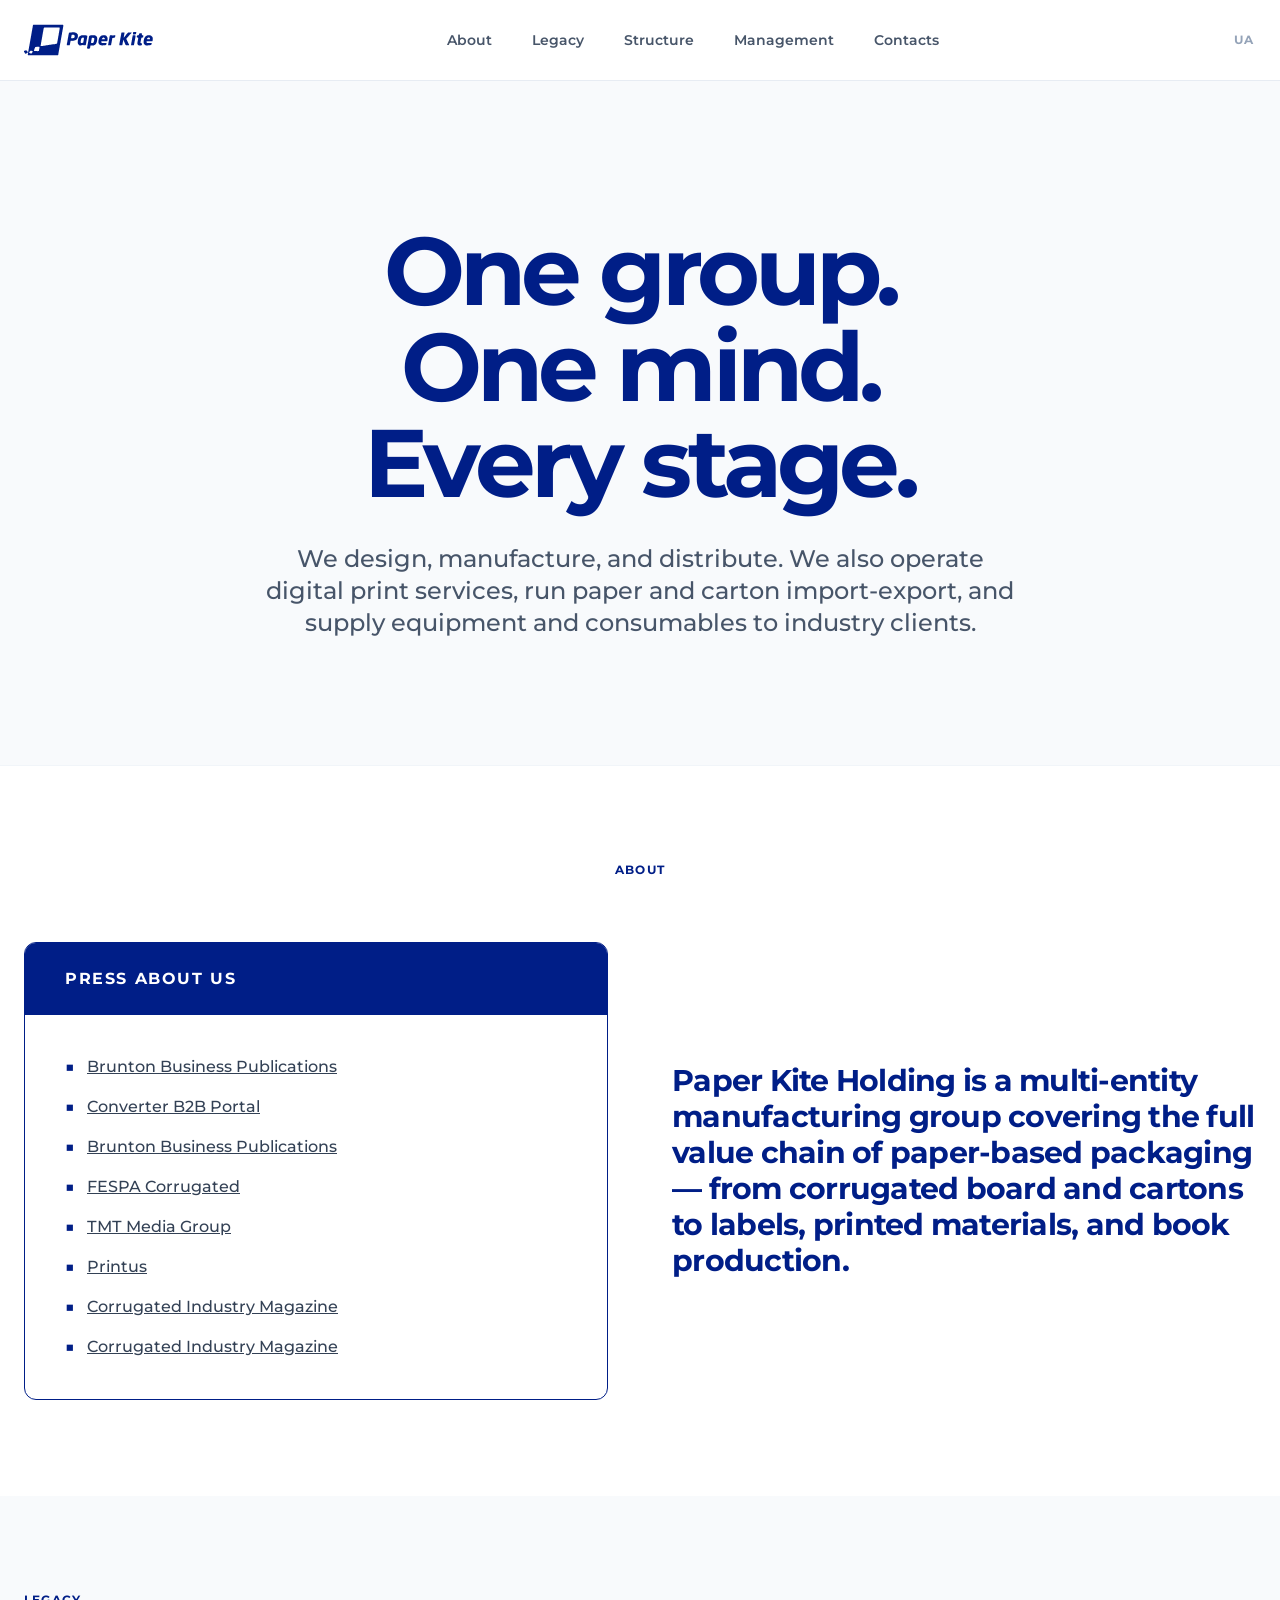
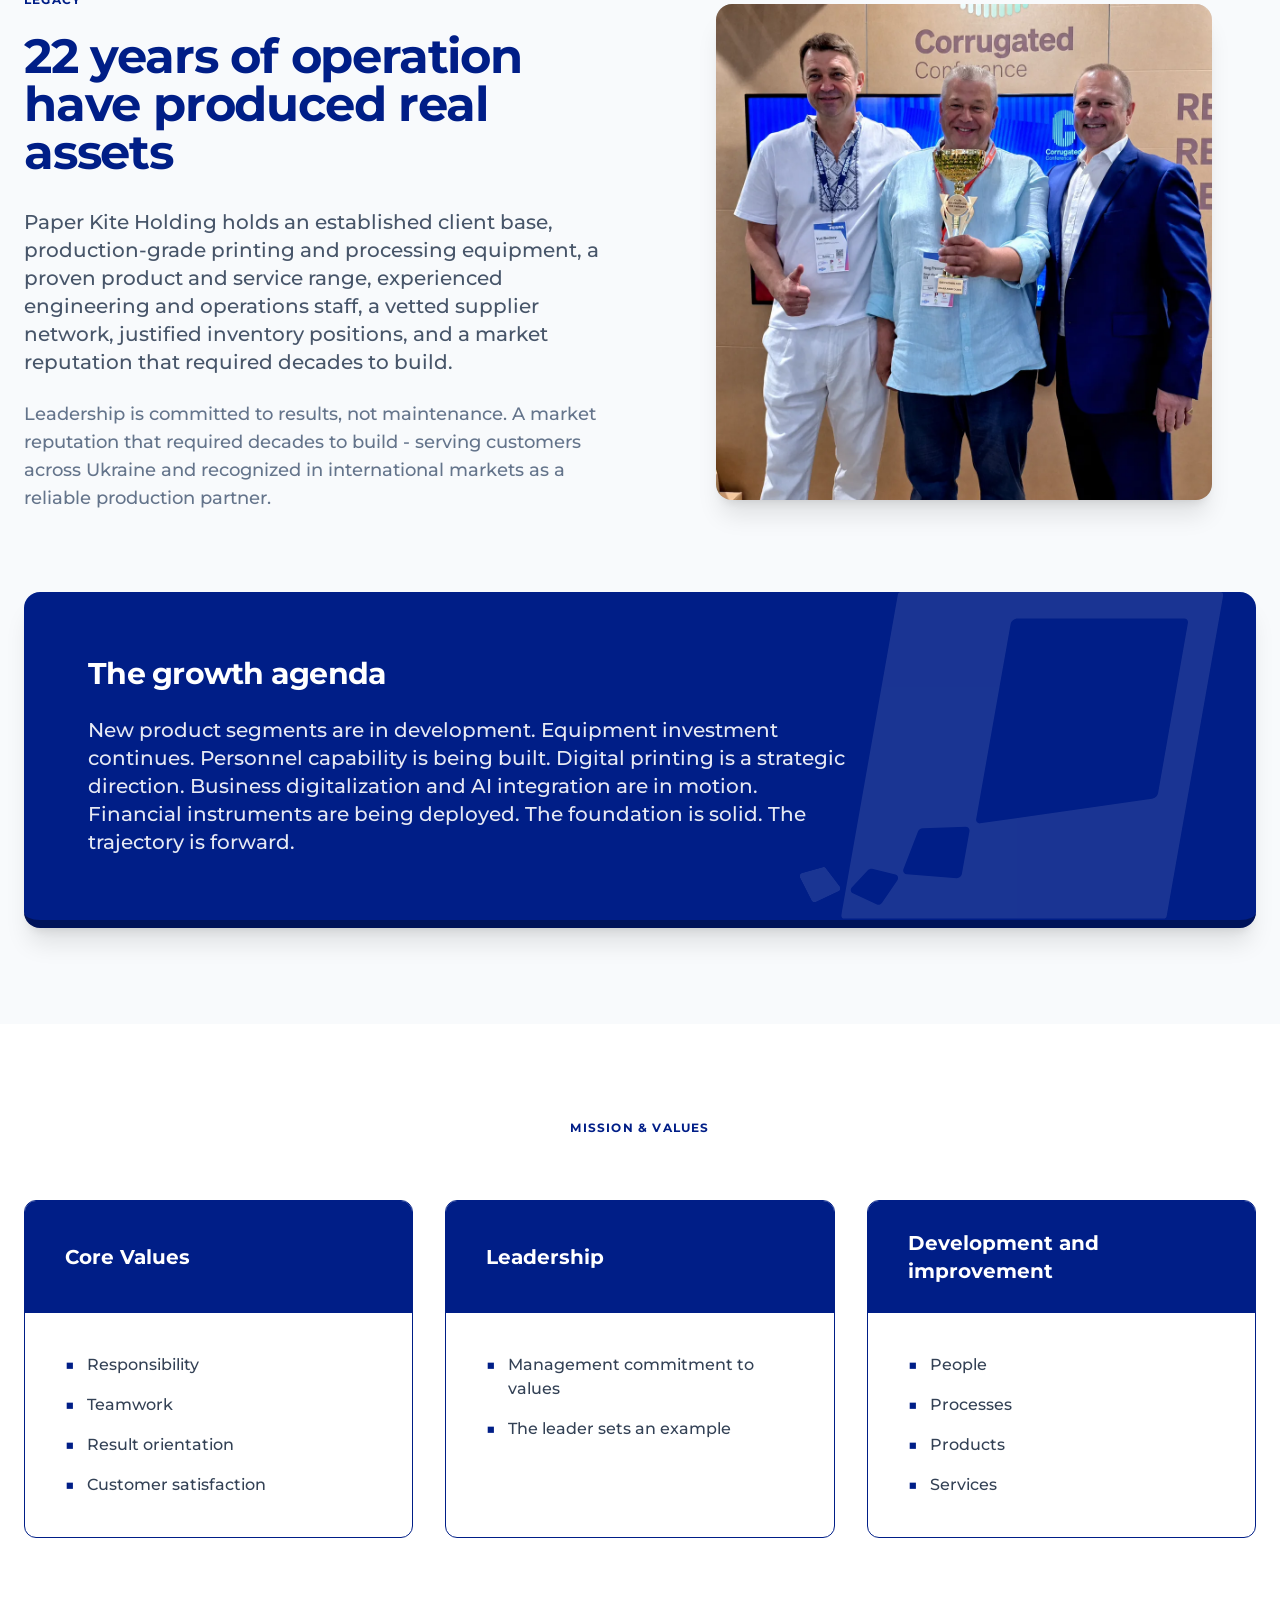
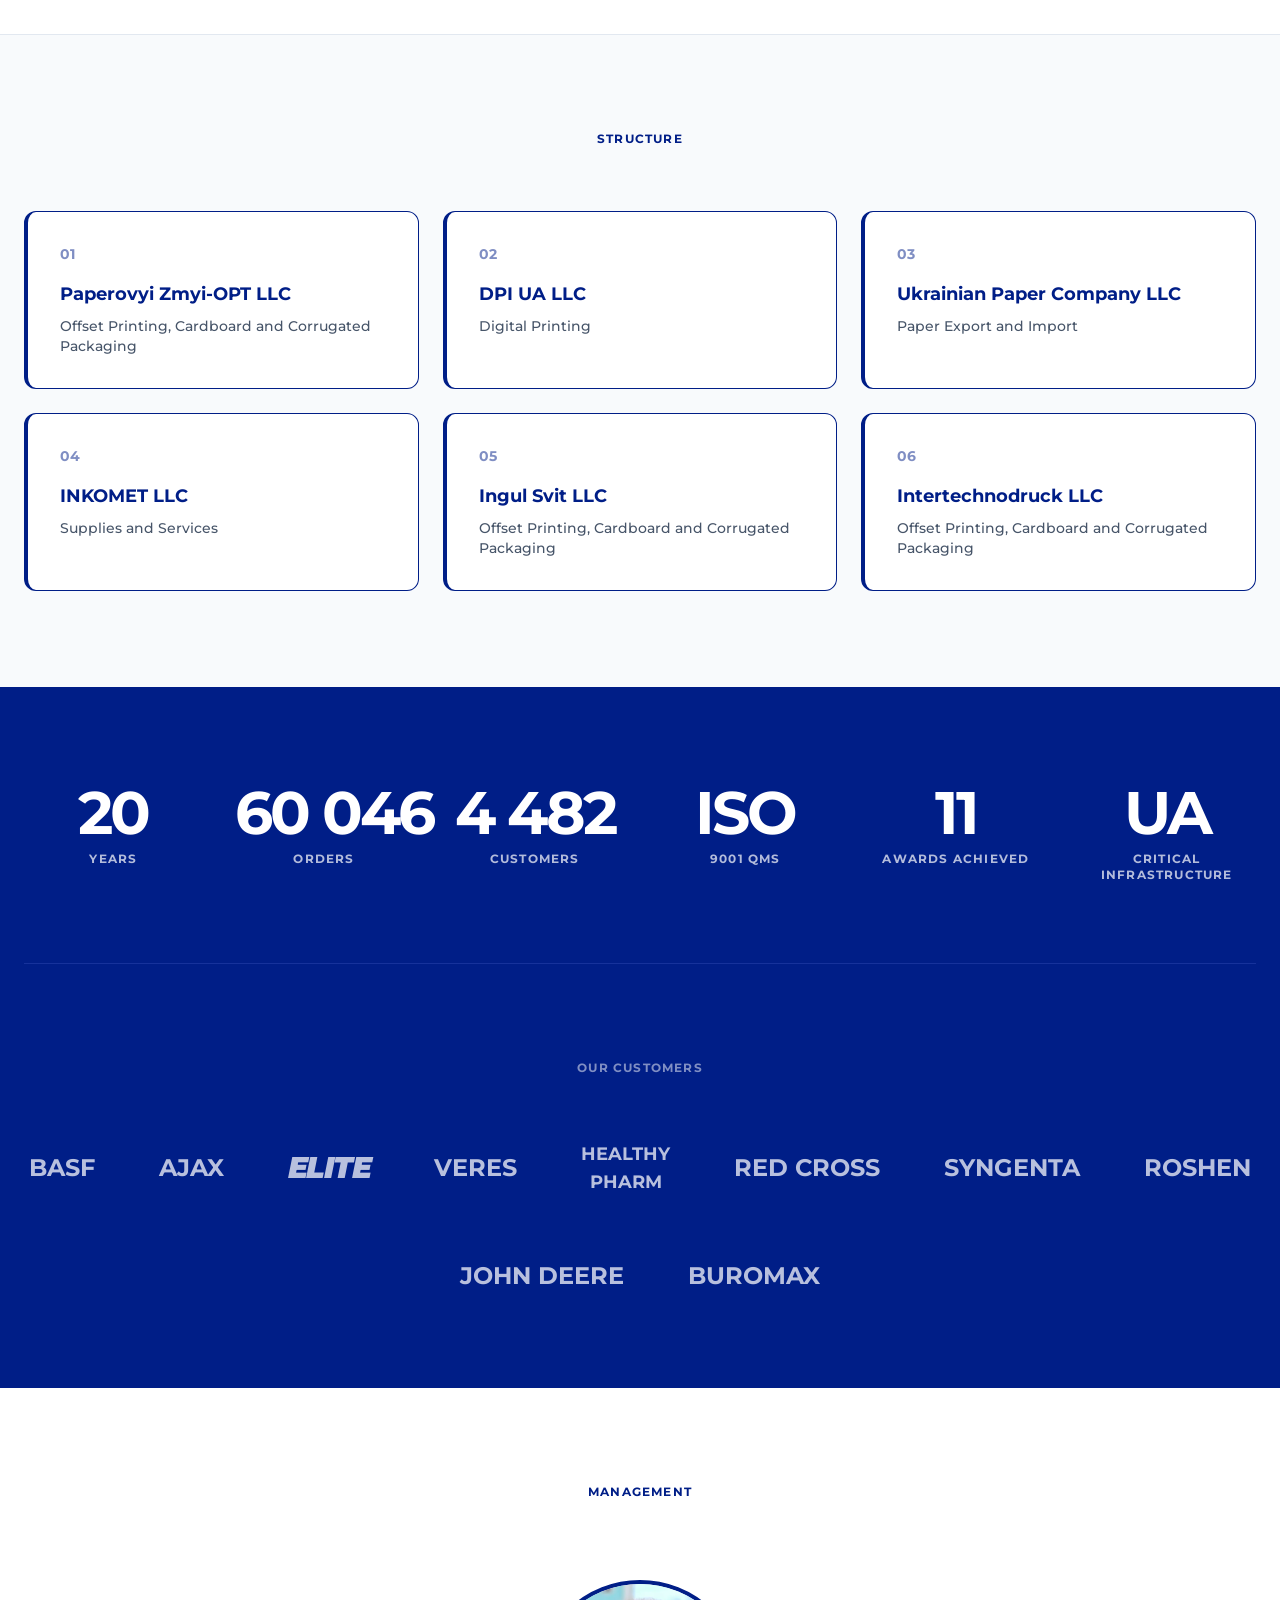
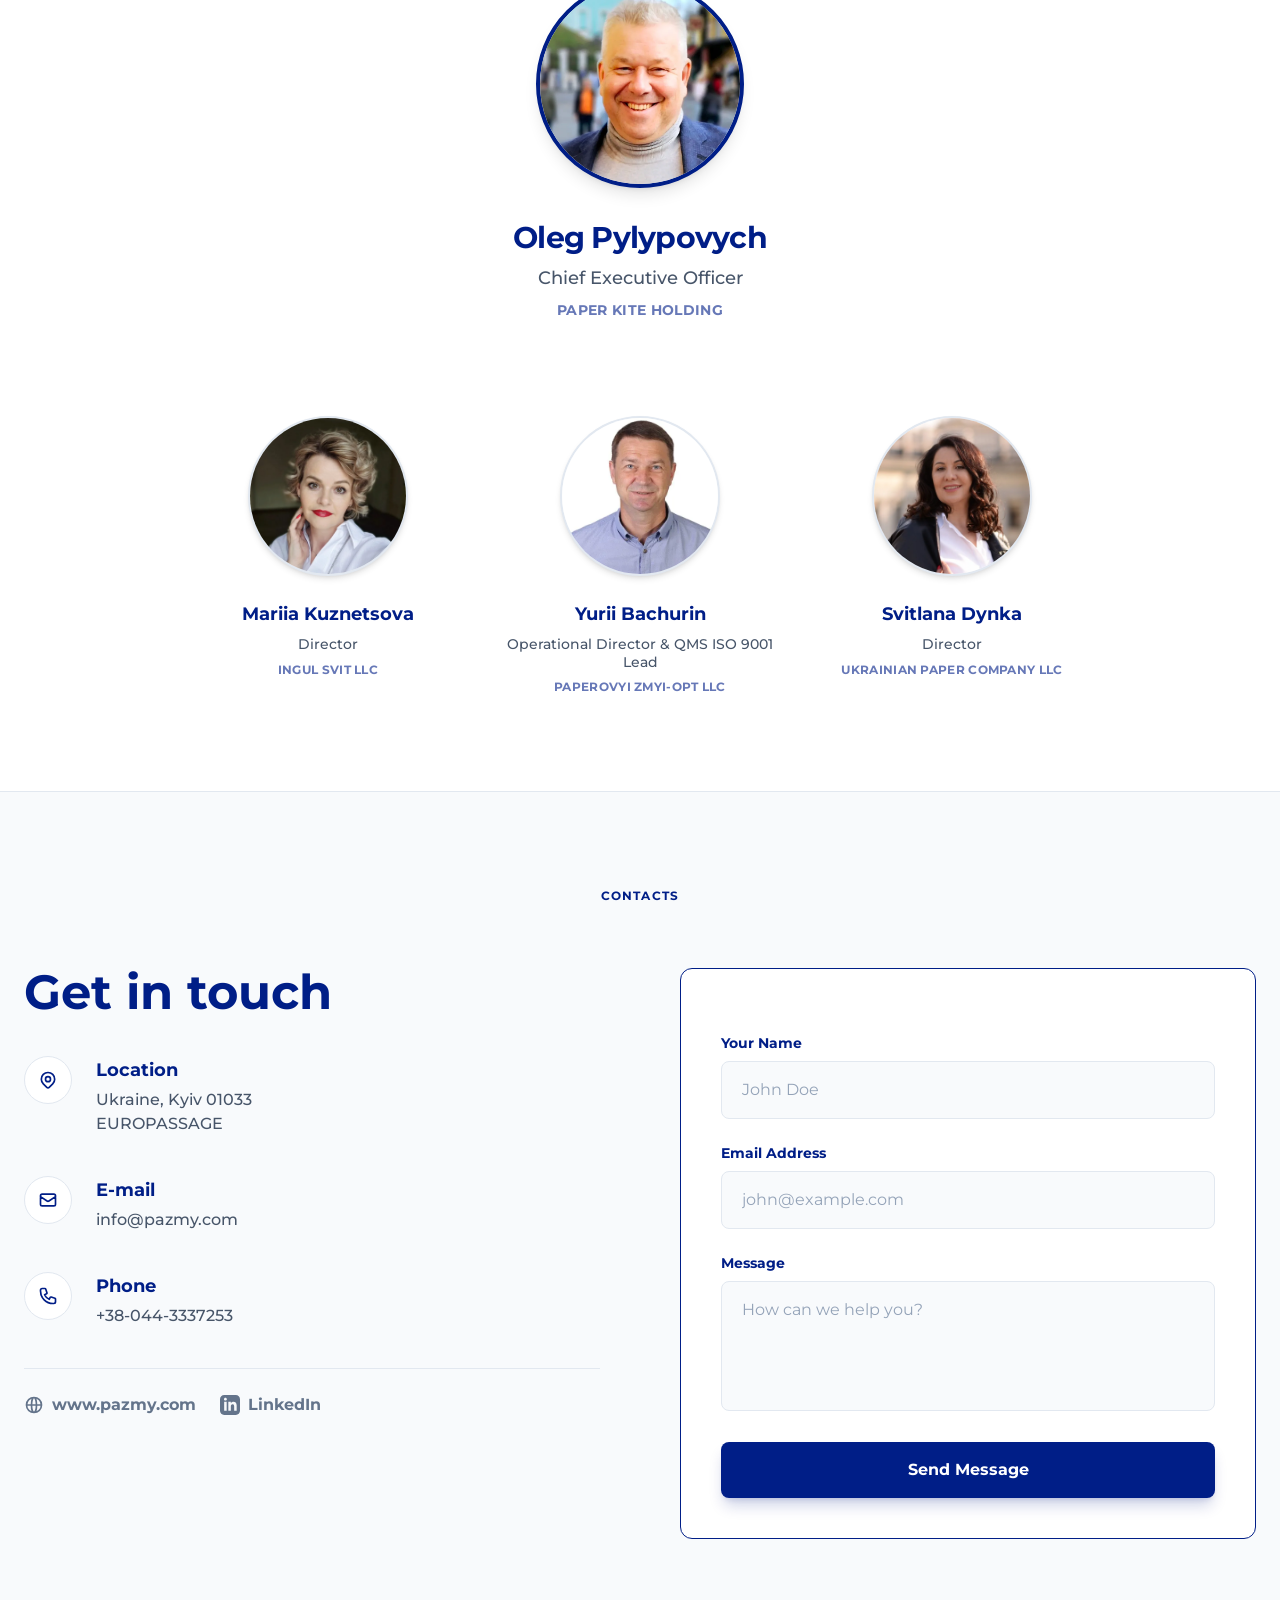
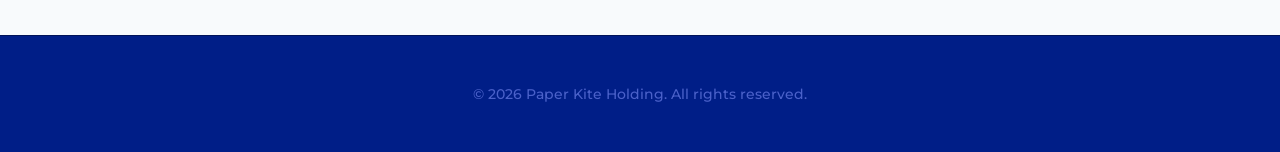
==== v2/index.html @ 856df635 "Add files via upload" ====
<!DOCTYPE html>
<html lang="en" class="scroll-smooth" style="scroll-padding-top: 5rem;">
<head>
  <meta charset="UTF-8">
  <meta name="viewport" content="width=device-width, initial-scale=1.0">
  
  <!-- SEO & Meta Tags -->
  <title>Paper Kite Holding | Paper-based Packaging Solutions</title>
  <meta name="description" content="Paper Kite Holding is a multi-entity manufacturing group covering the full value chain of paper-based packaging - from corrugated board to digital printing.">
  <meta name="author" content="Paper Kite Holding">
  <meta name="theme-color" content="#001E87">
  <link rel="canonical" href="https://www.pazmy.com/">
  <link rel="icon" type="image/x-icon" href="src/favicon.ico">

  <!-- Open Graph -->
  <meta property="og:type" content="website">
  <meta property="og:site_name" content="Paper Kite Holding">
  <meta property="og:title" content="Paper Kite Holding | Paper-based Packaging Solutions">
  <meta property="og:description" content="A multi-entity manufacturing group covering the full value chain of paper-based packaging — from corrugated board to digital printing.">
  <meta property="og:url" content="https://www.pazmy.com/">
  <meta property="og:image" content="src/og-image.jpg">
  <meta property="og:image:width" content="1200">
  <meta property="og:image:height" content="630">
  <meta name="twitter:image" content="src/og-image.jpg">
  <meta name="twitter:card" content="summary_large_image">
  <meta name="twitter:title" content="Paper Kite Holding | Paper-based Packaging Solutions">
  <meta name="twitter:description" content="A multi-entity manufacturing group covering the full value chain of paper-based packaging.">

  <!-- Fonts -->
  <link rel="preconnect" href="https://fonts.googleapis.com">
  <link rel="preconnect" href="https://fonts.gstatic.com" crossorigin>
  <link rel="stylesheet" href="https://fonts.googleapis.com/css2?family=Montserrat:wght@400;500;600;700&display=swap">

  <!-- Compiled Tailwind + custom styles (build with: npm run build) -->
  <link rel="stylesheet" href="src/tailwind.css">

  <!-- Structured data -->
  <script type="application/ld+json">
  {
    "@context": "https://schema.org",
    "@type": "Organization",
    "name": "Paper Kite Holding",
    "url": "https://www.pazmy.com/",
    "logo": "src/logo.svg",
    "email": "info@pazmy.com",
    "telephone": "+380443337253",
    "address": {
      "@type": "PostalAddress",
      "addressCountry": "UA",
      "addressLocality": "Kyiv",
      "postalCode": "01033"
    },
    "sameAs": ["https://www.linkedin.com/company/paperkiteholding"]
  }
  </script>
</head>
<body class="bg-slate-50 text-slate-800 font-sans antialiased selection:bg-brand selection:text-white overflow-x-hidden w-full">

  <!-- Navigation -->
  <nav class="fixed w-full top-0 z-50 glass-nav transition-all duration-300">
    <div class="max-w-7xl mx-auto px-6 h-20 flex items-center justify-between">
      <!-- Logo -->
      <a href="#" onclick="window.scrollTo({top: 0, behavior: 'smooth'}); return false;" class="flex items-center space-x-3 text-xl font-bold tracking-tight text-brand hover:opacity-80 transition-opacity">
        <img src="src/logo.svg" alt="Paper Kite Holding" class="h-9 w-auto">
      </a>
      
      <!-- Desktop Menu -->
      <div class="hidden md:flex space-x-8 lg:space-x-10 text-sm font-semibold text-slate-600">
        <a href="#about" class="hover:text-brand transition-colors" data-i18n="nav.about">About</a>
        <a href="#legacy" class="hover:text-brand transition-colors" data-i18n="nav.legacy">Legacy</a>
        <a href="#structure" class="hover:text-brand transition-colors" data-i18n="nav.structure">Structure</a>
        <a href="#management" class="hover:text-brand transition-colors" data-i18n="nav.management">Management</a>
        <a href="#contacts" class="hover:text-brand transition-colors" data-i18n="nav.contacts">Contacts</a>
      </div>
      
      <!-- Actions -->
      <div class="flex items-center space-x-4 md:space-x-6">
        <button id="langToggleBtn" type="button" aria-label="Switch language / Змінити мову" class="text-xs font-bold uppercase tracking-widest text-slate-400 hover:text-brand transition-colors w-6">
          UA
        </button>
        <!-- Mobile Menu Toggle -->
        <button id="mobileMenuBtn" type="button" class="md:hidden p-2 text-brand hover:text-brand-dark transition-colors" aria-label="Toggle menu" aria-expanded="false" aria-controls="mobileMenu">
          <svg class="w-6 h-6" fill="none" stroke="currentColor" viewBox="0 0 24 24"><path stroke-linecap="round" stroke-linejoin="round" stroke-width="2" d="M4 6h16M4 12h16M4 18h16"></path></svg>
        </button>
      </div>
    </div>
  </nav>

  <!-- Mobile Menu Overlay -->
  <div id="mobileMenu" inert class="fixed inset-0 z-40 bg-white/95 backdrop-blur-lg transform translate-x-full transition-transform duration-300 md:hidden pt-28 px-8 border-l border-brand/10">
    <div class="flex flex-col space-y-8 text-2xl font-bold text-brand">
      <a href="#about" class="mobile-link hover:text-brand-light transition-colors" data-i18n="nav.about">About</a>
      <a href="#legacy" class="mobile-link hover:text-brand-light transition-colors" data-i18n="nav.legacy">Legacy</a>
      <a href="#structure" class="mobile-link hover:text-brand-light transition-colors" data-i18n="nav.structure">Structure</a>
      <a href="#management" class="mobile-link hover:text-brand-light transition-colors" data-i18n="nav.management">Management</a>
      <a href="#contacts" class="mobile-link hover:text-brand-light transition-colors" data-i18n="nav.contacts">Contacts</a>
    </div>
  </div>

  <main class="w-full overflow-hidden">
    <!-- Hero Section -->
    <header class="pt-40 pb-20 md:pt-48 md:pb-24 px-6 flex flex-col items-center justify-center min-h-[85vh] text-center max-w-5xl mx-auto relative">
      <h1 class="fade-up text-5xl md:text-7xl lg:text-8xl font-bold tracking-tighter text-brand mb-8 leading-[1.1] w-full" data-i18n="hero.title">
        One group.<br/>One mind.<br/>Every stage.
      </h1>
      <p class="fade-up delay-200 text-lg md:text-2xl text-slate-600 max-w-3xl mx-auto font-medium leading-relaxed px-4 md:px-0" data-i18n="hero.subtitle">
        We design, manufacture, and distribute. We also operate digital print services, run paper and carton import-export, and supply equipment and consumables to industry clients.
      </p>
    </header>

    <!-- About Section -->
    <section id="about" class="py-20 md:py-24 px-6 relative w-full bg-white border-t border-slate-100">
      <div class="max-w-7xl mx-auto">
        <h2 class="fade-up text-xs font-bold uppercase tracking-widest text-brand mb-12 md:mb-16 text-center" data-i18n="about.title">About</h2>
        <div class="grid md:grid-cols-2 gap-10 md:gap-16 items-center">
          <!-- Press about us -->
          <div class="fade-up bento-card rounded-xl overflow-hidden w-full">
            <h3 class="text-sm md:text-base font-bold uppercase tracking-widest text-white bg-brand px-8 md:px-10 py-5 md:py-6" data-i18n="about.pressTitle">Press about us</h3>
            <div class="p-8 md:p-10">
            <ul class="space-y-4 text-slate-700 font-medium">
              <li class="flex items-start"><span class="text-brand mr-3 shrink-0">■</span> <a href="https://www.linkedin.com/posts/daniel-brunton_it-gave-me-great-pleasure-to-introduce-my-share-7462450934795902976--esh/" target="_blank" rel="noopener noreferrer" class="underline hover:text-brand transition-colors">Brunton Business Publications</a></li>
              <li class="flex items-start"><span class="text-brand mr-3 shrink-0">■</span> <a href="https://www.converter.it/en/print-and-packaging-rebuilding-during-wartime-in-ukraine/" target="_blank" rel="noopener noreferrer" class="underline hover:text-brand transition-colors">Converter B2B Portal</a></li>
              <li class="flex items-start"><span class="text-brand mr-3 shrink-0">■</span> <a href="https://www.linkedin.com/posts/qualitymanagement-audits-corrugated-share-7455156575998210048-TuCl/" target="_blank" rel="noopener noreferrer" class="underline hover:text-brand transition-colors">Brunton Business Publications</a></li>
              <li class="flex items-start"><span class="text-brand mr-3 shrink-0">■</span> <a href="https://www.linkedin.com/posts/corrugatedconference-corrugated-leadership-share-7457440785999917059-gddZ/" target="_blank" rel="noopener noreferrer" class="underline hover:text-brand transition-colors">FESPA Corrugated</a></li>
              <li class="flex items-start"><span class="text-brand mr-3 shrink-0">■</span> <a href="https://gofromagazine.com/yak-ukrayinska-gofro-ta-paperova-promislovist-dolaye-voyennij-chas-vistup-na-fespa-2026.html" target="_blank" rel="noopener noreferrer" class="underline hover:text-brand transition-colors">ТМТ Media Group</a></li>
              <li class="flex items-start"><span class="text-brand mr-3 shrink-0">■</span> <a href="https://printus.com.ua/article/read/9711" target="_blank" rel="noopener noreferrer" class="underline hover:text-brand transition-colors">Printus</a></li>
              <li class="flex items-start"><span class="text-brand mr-3 shrink-0">■</span> <a href="https://gofromagazine.com/how-the-ukrainian-corrugated-paper-industry-is-standing-through-wartime-a-presentation-at-fespa-2026.html" target="_blank" rel="noopener noreferrer" class="underline hover:text-brand transition-colors">Corrugated Industry Magazine</a></li>
              <li class="flex items-start"><span class="text-brand mr-3 shrink-0">■</span> <a href="https://gofromagazine.com/xolding-paperovij-zmij-zaprovadiv-sistemu-menedzhmentu-yakosti-iso-9001.html" target="_blank" rel="noopener noreferrer" class="underline hover:text-brand transition-colors">Corrugated Industry Magazine</a></li>
            </ul>
            </div>
          </div>
          <!-- Description -->
          <p class="fade-up delay-100 text-2xl md:text-3xl leading-snug font-bold text-brand tracking-tight" data-i18n="about.text1">
            Paper Kite Holding is a multi-entity manufacturing group covering the full value chain of paper-based packaging — from corrugated board and cartons to labels, printed materials, and book production.
          </p>
        </div>
      </div>
    </section>

    <!-- Legacy Section -->
    <section id="legacy" class="py-20 md:py-24 px-6 bg-slate-50 w-full">
      <div class="max-w-7xl mx-auto">
        <div class="grid md:grid-cols-2 gap-10 md:gap-16 items-center mb-16 md:mb-20">
          <!-- Text -->
          <div>
            <h2 class="fade-up text-xs font-bold uppercase tracking-widest text-brand mb-6" data-i18n="legacy.title">Legacy</h2>
            <h3 class="fade-up delay-100 text-3xl md:text-5xl font-bold tracking-tight text-brand mb-8 leading-tight" data-i18n="legacy.subtitle">
              22 years of operation have produced real assets
            </h3>
            <p class="fade-up delay-200 text-xl text-slate-600 mb-6 font-medium" data-i18n="legacy.text1">
              Paper Kite Holding holds an established client base, production-grade printing and processing equipment, a proven product and service range, experienced engineering and operations staff, a vetted supplier network, justified inventory positions, and a market reputation that required decades to build.
            </p>
            <p class="fade-up delay-300 text-lg text-slate-500 font-medium" data-i18n="legacy.text2">
              Leadership is committed to results, not maintenance. A market reputation that required decades to build - serving customers across Ukraine and recognized in international markets as a reliable production partner.
            </p>
          </div>
          <!-- Square photo -->
          <div class="fade-up delay-200 w-full">
            <div class="aspect-square w-full md:w-[85%] md:mx-auto bg-slate-200 rounded-2xl overflow-hidden shadow-xl">
              <img src="src/legacy.webp" alt="Paper Kite Holding presentation at FESPA Corrugated" loading="lazy" class="w-full h-full object-cover">
            </div>
          </div>
        </div>
        
        <!-- The Growth Agenda -->
        <div class="fade-up bg-brand text-white rounded-2xl p-8 md:p-16 shadow-xl relative overflow-hidden mx-auto w-full border-b-8 border-brand-dark">
          <div class="relative z-10 max-w-3xl">
            <h3 class="text-2xl md:text-3xl font-bold mb-6 tracking-tight" data-i18n="legacy.growthTitle">The growth agenda</h3>
            <p class="text-lg md:text-xl text-white/90 font-medium leading-relaxed" data-i18n="legacy.growthText">
              New product segments are in development. Equipment investment continues. Personnel capability is being built. Digital printing is a strategic direction. Business digitalization and AI integration are in motion. Financial instruments are being deployed. The foundation is solid. The trajectory is forward.
            </p>
          </div>
          <!-- Brand logo watermark (desktop only) -->
          <img src="src/kite-mark.svg" alt="" aria-hidden="true" class="hidden md:block absolute right-8 top-1/2 -translate-y-1/2 h-full w-auto opacity-10 pointer-events-none">
        </div>
      </div>
    </section>

    <!-- Mission & Values (Bento Grid) -->
    <section class="py-20 md:py-24 px-6 w-full bg-white">
      <div class="max-w-7xl mx-auto">
        <h2 class="fade-up text-xs font-bold uppercase tracking-widest text-brand mb-12 md:mb-16 text-center" data-i18n="mission.title">Mission & Values</h2>
        
        <div class="grid grid-cols-1 md:grid-cols-3 gap-6 md:gap-8">
          <!-- Core Values -->
          <article class="fade-up bento-card rounded-xl overflow-hidden w-full">
            <h3 class="flex items-center min-h-[7rem] text-lg md:text-xl font-bold text-white bg-brand px-8 md:px-10 py-5 md:py-6" data-i18n="mission.core.title">Core Values</h3>
            <div class="p-8 md:p-10">
            <ul class="space-y-4 text-slate-700 font-medium">
              <li class="flex items-start"><span class="text-brand mr-3 shrink-0">■</span> <span data-i18n="mission.core.items.0">Responsibility</span></li>
              <li class="flex items-start"><span class="text-brand mr-3 shrink-0">■</span> <span data-i18n="mission.core.items.1">Teamwork</span></li>
              <li class="flex items-start"><span class="text-brand mr-3 shrink-0">■</span> <span data-i18n="mission.core.items.2">Result orientation</span></li>
              <li class="flex items-start"><span class="text-brand mr-3 shrink-0">■</span> <span data-i18n="mission.core.items.3">Customer satisfaction</span></li>
            </ul>
            </div>
          </article>

          <!-- Leadership -->
          <article class="fade-up delay-100 bento-card rounded-xl overflow-hidden w-full">
            <h3 class="flex items-center min-h-[7rem] text-lg md:text-xl font-bold text-white bg-brand px-8 md:px-10 py-5 md:py-6" data-i18n="mission.leadership.title">Leadership</h3>
            <div class="p-8 md:p-10">
            <ul class="space-y-4 text-slate-700 font-medium">
              <li class="flex items-start"><span class="text-brand mr-3 shrink-0">■</span> <span data-i18n="mission.leadership.items.0">Management commitment to values</span></li>
              <li class="flex items-start"><span class="text-brand mr-3 shrink-0">■</span> <span data-i18n="mission.leadership.items.1">The leader sets an example</span></li>
            </ul>
            </div>
          </article>

          <!-- Development -->
          <article class="fade-up delay-200 bento-card rounded-xl overflow-hidden w-full">
            <h3 class="flex items-center min-h-[7rem] text-lg md:text-xl font-bold text-white bg-brand px-8 md:px-10 py-5 md:py-6" data-i18n="mission.development.title">Development and improvement</h3>
            <div class="p-8 md:p-10">
            <ul class="space-y-4 text-slate-700 font-medium">
              <li class="flex items-start"><span class="text-brand mr-3 shrink-0">■</span> <span data-i18n="mission.development.items.0">People</span></li>
              <li class="flex items-start"><span class="text-brand mr-3 shrink-0">■</span> <span data-i18n="mission.development.items.1">Processes</span></li>
              <li class="flex items-start"><span class="text-brand mr-3 shrink-0">■</span> <span data-i18n="mission.development.items.2">Products</span></li>
              <li class="flex items-start"><span class="text-brand mr-3 shrink-0">■</span> <span data-i18n="mission.development.items.3">Services</span></li>
            </ul>
            </div>
          </article>
        </div>
      </div>
    </section>

    <!-- Structure Section -->
    <section id="structure" class="py-20 md:py-24 px-6 bg-slate-50 w-full border-t border-slate-200">
      <div class="max-w-7xl mx-auto">
        <h2 class="fade-up text-xs font-bold uppercase tracking-widest text-brand mb-12 md:mb-16 text-center" data-i18n="structure.title">Structure</h2>
        
        <div class="grid grid-cols-1 sm:grid-cols-2 lg:grid-cols-3 gap-6">
          <article class="fade-up bento-card rounded-xl p-6 md:p-8 group cursor-default w-full !border-brand !border-l-4">
            <div class="text-brand/50 font-bold text-sm mb-4">01</div>
            <h3 class="text-lg font-bold text-brand mb-2 group-hover:text-brand-dark transition-colors" data-i18n="structure.items.0.name">Paperovyi Zmyi-OPT LLC</h3>
            <p class="text-sm text-slate-600 font-medium" data-i18n="structure.items.0.desc">Offset Printing, Cardboard and Corrugated Packaging</p>
          </article>
          
          <article class="fade-up delay-100 bento-card rounded-xl p-6 md:p-8 group cursor-default w-full !border-brand !border-l-4">
            <div class="text-brand/50 font-bold text-sm mb-4">02</div>
            <h3 class="text-lg font-bold text-brand mb-2 group-hover:text-brand-dark transition-colors" data-i18n="structure.items.1.name">DPI UA LLC</h3>
            <p class="text-sm text-slate-600 font-medium" data-i18n="structure.items.1.desc">Digital Printing</p>
          </article>

          <article class="fade-up delay-200 bento-card rounded-xl p-6 md:p-8 group cursor-default w-full !border-brand !border-l-4">
            <div class="text-brand/50 font-bold text-sm mb-4">03</div>
            <h3 class="text-lg font-bold text-brand mb-2 group-hover:text-brand-dark transition-colors" data-i18n="structure.items.2.name">Ukrainian Paper Company LLC</h3>
            <p class="text-sm text-slate-600 font-medium" data-i18n="structure.items.2.desc">Paper Export and Import</p>
          </article>

          <article class="fade-up bento-card rounded-xl p-6 md:p-8 group cursor-default w-full !border-brand !border-l-4">
             <div class="text-brand/50 font-bold text-sm mb-4">04</div>
            <h3 class="text-lg font-bold text-brand mb-2 group-hover:text-brand-dark transition-colors" data-i18n="structure.items.3.name">INKOMET LLC</h3>
            <p class="text-sm text-slate-600 font-medium" data-i18n="structure.items.3.desc">Supplies and Services</p>
          </article>

          <article class="fade-up delay-100 bento-card rounded-xl p-6 md:p-8 group cursor-default w-full !border-brand !border-l-4">
             <div class="text-brand/50 font-bold text-sm mb-4">05</div>
            <h3 class="text-lg font-bold text-brand mb-2 group-hover:text-brand-dark transition-colors" data-i18n="structure.items.4.name">Ingul Svit LLC</h3>
            <p class="text-sm text-slate-600 font-medium" data-i18n="structure.items.4.desc">Offset Printing, Cardboard and Corrugated Packaging</p>
          </article>

          <article class="fade-up delay-200 bento-card rounded-xl p-6 md:p-8 group cursor-default w-full !border-brand !border-l-4">
             <div class="text-brand/50 font-bold text-sm mb-4">06</div>
            <h3 class="text-lg font-bold text-brand mb-2 group-hover:text-brand-dark transition-colors" data-i18n="structure.items.5.name">Intertechnodruck LLC</h3>
            <p class="text-sm text-slate-600 font-medium" data-i18n="structure.items.5.desc">Offset Printing, Cardboard and Corrugated Packaging</p>
          </article>
        </div>
      </div>
    </section>

    <!-- Stats & Customers Section -->
    <section class="py-20 md:py-24 px-6 bg-brand text-white w-full">
      <div class="max-w-7xl mx-auto">
        
        <!-- Stats -->
        <div class="grid grid-cols-2 md:grid-cols-3 lg:grid-cols-6 gap-6 md:gap-8 mb-20 md:mb-24 text-center border-b border-brand-light/30 pb-16 md:pb-20">
          <div class="fade-up">
            <div class="text-3xl sm:text-4xl md:text-5xl lg:text-6xl font-bold tracking-tighter mb-2 text-white" data-i18n="stats.items.0.value">22</div>
            <div class="text-[10px] sm:text-xs text-white/70 uppercase tracking-widest font-bold" data-i18n="stats.items.0.label">Years</div>
          </div>
          <div class="fade-up delay-100">
            <div class="text-3xl sm:text-4xl md:text-5xl lg:text-6xl font-bold tracking-tighter mb-2 text-white whitespace-nowrap" data-i18n="stats.items.1.value">67 349</div>
            <div class="text-[10px] sm:text-xs text-white/70 uppercase tracking-widest font-bold" data-i18n="stats.items.1.label">Orders</div>
          </div>
          <div class="fade-up delay-200">
            <div class="text-3xl sm:text-4xl md:text-5xl lg:text-6xl font-bold tracking-tighter mb-2 text-white" data-i18n="stats.items.2.value">5 027</div>
            <div class="text-[10px] sm:text-xs text-white/70 uppercase tracking-widest font-bold" data-i18n="stats.items.2.label">Customers</div>
          </div>
          <div class="fade-up delay-300">
            <div class="text-3xl sm:text-4xl md:text-5xl lg:text-6xl font-bold tracking-tighter mb-2 text-white" data-i18n="stats.items.3.value">ISO</div>
            <div class="text-[10px] sm:text-xs text-white/70 uppercase tracking-widest font-bold" data-i18n="stats.items.3.label">9001 QMS</div>
          </div>
          <div class="fade-up delay-400">
            <div class="text-3xl sm:text-4xl md:text-5xl lg:text-6xl font-bold tracking-tighter mb-2 text-white" data-i18n="stats.items.4.value">12</div>
            <div class="text-[10px] sm:text-xs text-white/70 uppercase tracking-widest font-bold" data-i18n="stats.items.4.label">Awards achieved</div>
          </div>
          <div class="fade-up delay-500">
            <div class="text-3xl sm:text-4xl md:text-5xl lg:text-6xl font-bold tracking-tighter mb-2 text-white" data-i18n="stats.items.5.value">UA</div>
            <div class="text-[10px] sm:text-xs text-white/70 uppercase tracking-widest font-bold" data-i18n="stats.items.5.label">Critical infrastructure</div>
          </div>
        </div>

        <!-- Customers Logos -->
        <div class="fade-up w-full overflow-hidden">
          <h2 class="text-xs font-bold uppercase tracking-widest text-white/50 mb-12 md:mb-16 text-center" data-i18n="customers.title">Our Customers</h2>
        </div>
        <div class="flex flex-wrap justify-center items-center gap-10 md:gap-16 w-full opacity-90">
          <img src="https://upload.wikimedia.org/wikipedia/commons/e/e6/BASF-Logo.svg" alt="BASF" class="client-logo h-6 md:h-8 object-contain">
          <img src="https://ajax.systems/wp-content/themes/ajax/assets/img/logo.svg" alt="AJAX" class="client-logo h-5 md:h-7 object-contain">
          <div class="client-text text-xl md:text-3xl font-black italic tracking-tighter text-white">ELITE</div>
          <img src="https://veres.com/wp-content/uploads/2023/06/logo.svg" alt="VERES" class="client-logo h-10 md:h-12 object-contain">
          <div class="client-text text-sm md:text-lg font-bold text-center text-white leading-tight">HEALTHY<br/>PHARM</div>
          <img src="https://upload.wikimedia.org/wikipedia/commons/7/77/International_Committee_of_the_Red_Cross_logo.svg" alt="RED CROSS" class="client-logo h-10 md:h-12 object-contain">
          <img src="https://upload.wikimedia.org/wikipedia/commons/3/36/Syngenta_logo.svg" alt="SYNGENTA" class="client-logo h-6 md:h-8 object-contain">
          <img src="https://roshen.com/assets/images/logo.svg" alt="ROSHEN" class="client-logo h-6 md:h-8 object-contain">
          <img src="https://upload.wikimedia.org/wikipedia/commons/b/b9/John_Deere_logo.svg" alt="JOHN DEERE" class="client-logo h-10 md:h-12 object-contain">
          <img src="https://buromax.ua/static/version1730722303/frontend/Buromax/default/uk_UA/images/logo.svg" alt="BUROMAX" class="client-logo h-6 md:h-8 object-contain">
        </div>
      </div>
    </section>

    <!-- Management Section -->
    <section id="management" class="py-20 md:py-24 px-6 bg-white w-full">
      <div class="max-w-7xl mx-auto">
        <h2 class="fade-up text-xs font-bold uppercase tracking-widest text-brand mb-16 md:mb-20 text-center" data-i18n="management.title">Management</h2>
        
        <!-- CEO -->
        <div class="fade-up text-center mb-20 md:mb-24 max-w-sm mx-auto">
          <div class="w-40 h-40 md:w-52 md:h-52 bg-slate-100 rounded-full mx-auto mb-8 shadow-lg overflow-hidden relative border-4 border-brand">
            <img src="src/staff/1.webp" alt="Oleg Pylypovych, Chief Executive Officer" loading="lazy" class="w-full h-full object-cover">
          </div>
          <h3 class="text-3xl font-bold text-brand tracking-tight" data-i18n="management.ceo.name">Oleg Pylypovych</h3>
          <p class="text-slate-600 mt-2 text-lg font-medium" data-i18n="management.ceo.role">Chief Executive Officer</p>
          <p class="text-sm font-bold tracking-wide text-brand/60 mt-2 uppercase" data-i18n="management.ceo.entity">Paper Kite Holding</p>
        </div>

        <!-- Team Grid -->
        <div class="grid grid-cols-1 sm:grid-cols-2 lg:grid-cols-3 gap-10 text-center max-w-4xl mx-auto">
          <article class="fade-up w-full">
            <div class="w-32 h-32 md:w-40 md:h-40 bg-slate-100 border-2 border-slate-200 shadow-md rounded-full mx-auto mb-6 overflow-hidden">
              <img src="src/staff/2.webp" alt="Mariia Kuznetsova, Director" loading="lazy" class="w-full h-full object-cover">
            </div>
            <h4 class="text-lg font-bold text-brand" data-i18n="management.team.0.name">Mariia Kuznetsova</h4>
            <p class="text-sm text-slate-600 mt-2 leading-tight font-medium" data-i18n="management.team.0.role">Director</p>
            <p class="text-xs font-bold text-brand/60 mt-2 uppercase tracking-wide" data-i18n="management.team.0.entity">Ingul Svit LLC</p>
          </article>
          
          <article class="fade-up delay-100 w-full">
            <div class="w-32 h-32 md:w-40 md:h-40 bg-slate-100 border-2 border-slate-200 shadow-md rounded-full mx-auto mb-6 overflow-hidden">
              <img src="src/staff/3.webp" alt="Yurii Bachurin, Operational Director" loading="lazy" class="w-full h-full object-cover">
            </div>
            <h4 class="text-lg font-bold text-brand" data-i18n="management.team.1.name">Yurii Bachurin</h4>
            <p class="text-sm text-slate-600 mt-2 leading-tight font-medium" data-i18n="management.team.1.role">Operational Director & QMS ISO 9001 Lead</p>
            <p class="text-xs font-bold text-brand/60 mt-2 uppercase tracking-wide" data-i18n="management.team.1.entity">Paperovyi Zmyi-OPT LLC</p>
          </article>

          <article class="fade-up delay-200 w-full">
            <div class="w-32 h-32 md:w-40 md:h-40 bg-slate-100 border-2 border-slate-200 shadow-md rounded-full mx-auto mb-6 overflow-hidden">
              <img src="src/staff/5.webp" alt="Svitlana Dynka, Director" loading="lazy" class="w-full h-full object-cover">
            </div>
            <h4 class="text-lg font-bold text-brand" data-i18n="management.team.2.name">Svitlana Dynka</h4>
            <p class="text-sm text-slate-600 mt-2 leading-tight font-medium" data-i18n="management.team.2.role">Director</p>
            <p class="text-xs font-bold text-brand/60 mt-2 uppercase tracking-wide" data-i18n="management.team.2.entity">Ukrainian Paper Company LLC</p>
          </article>
        </div>
      </div>
    </section>

    <!-- Contacts Section -->
    <section id="contacts" class="py-20 md:py-24 px-6 bg-slate-50 border-t border-slate-200 w-full">
      <div class="max-w-7xl mx-auto w-full">
        <h2 class="fade-up text-xs font-bold uppercase tracking-widest text-brand mb-12 md:mb-16 text-center" data-i18n="contacts.title">Contacts</h2>

        <div class="grid grid-cols-1 md:grid-cols-2 gap-12 lg:gap-20 w-full">
          <!-- Contact Info -->
          <div class="fade-up delay-100 w-full">
            <h3 class="text-4xl md:text-5xl font-bold text-brand mb-8 md:mb-10 text-center md:text-left" data-i18n="contacts.info">Get in touch</h3>
            <div class="space-y-8 md:space-y-10 w-full">
            <div class="flex flex-col items-center text-center md:flex-row md:items-start md:text-left group">
              <div class="w-10 h-10 md:w-12 md:h-12 rounded-full bg-white border border-slate-200 flex items-center justify-center text-brand group-hover:bg-brand group-hover:text-white transition-colors shrink-0">
                <svg class="w-5 h-5" fill="none" stroke="currentColor" viewBox="0 0 24 24"><path stroke-linecap="round" stroke-linejoin="round" stroke-width="2" d="M17.657 16.657L13.414 20.9a1.998 1.998 0 01-2.827 0l-4.244-4.243a8 8 0 1111.314 0z"></path><path stroke-linecap="round" stroke-linejoin="round" stroke-width="2" d="M15 11a3 3 0 11-6 0 3 3 0 016 0z"></path></svg>
              </div>
              <div class="mt-3 md:mt-0 md:ml-6 break-words w-full">
                <h4 class="text-lg font-bold text-brand mb-1" data-i18n="contacts.addressTitle">Location</h4>
                <a href="https://maps.app.goo.gl/3CPU6T1Ef9cSRo4d6" target="_blank" rel="noopener noreferrer" class="text-sm md:text-base text-slate-600 hover:text-brand transition-colors leading-relaxed block font-medium">
                  Ukraine, Kyiv 01033<br/>EUROPASSAGE
                </a>
              </div>
            </div>

            <div class="flex flex-col items-center text-center md:flex-row md:items-start md:text-left group">
              <div class="w-10 h-10 md:w-12 md:h-12 rounded-full bg-white border border-slate-200 flex items-center justify-center text-brand group-hover:bg-brand group-hover:text-white transition-colors shrink-0">
                <svg class="w-5 h-5" fill="none" stroke="currentColor" viewBox="0 0 24 24"><path stroke-linecap="round" stroke-linejoin="round" stroke-width="2" d="M3 8l7.89 5.26a2 2 0 002.22 0L21 8M5 19h14a2 2 0 002-2V7a2 2 0 00-2-2H5a2 2 0 00-2 2v10a2 2 0 002 2z"></path></svg>
              </div>
              <div class="mt-3 md:mt-0 md:ml-6 break-words w-full">
                <h4 class="text-lg font-bold text-brand mb-1" data-i18n="contacts.emailTitle">E-mail</h4>
                <a href="mailto:info@pazmy.com" class="text-sm md:text-base text-slate-600 hover:text-brand transition-colors font-medium">info@pazmy.com</a>
              </div>
            </div>

            <div class="flex flex-col items-center text-center md:flex-row md:items-start md:text-left group">
              <div class="w-10 h-10 md:w-12 md:h-12 rounded-full bg-white border border-slate-200 flex items-center justify-center text-brand group-hover:bg-brand group-hover:text-white transition-colors shrink-0">
                <svg class="w-5 h-5" fill="none" stroke="currentColor" viewBox="0 0 24 24"><path stroke-linecap="round" stroke-linejoin="round" stroke-width="2" d="M3 5a2 2 0 012-2h3.28a1 1 0 01.948.684l1.498 4.493a1 1 0 01-.502 1.21l-2.257 1.13a11.042 11.042 0 005.516 5.516l1.13-2.257a1 1 0 011.21-.502l4.493 1.498a1 1 0 01.684.949V19a2 2 0 01-2 2h-1C9.716 21 3 14.284 3 6V5z"></path></svg>
              </div>
              <div class="mt-3 md:mt-0 md:ml-6 w-full">
                <h4 class="text-lg font-bold text-brand mb-1" data-i18n="contacts.phoneTitle">Phone</h4>
                <a href="tel:+380443337253" class="text-sm md:text-base text-slate-600 hover:text-brand transition-colors font-medium">+38-044-3337253</a>
              </div>
            </div>

            <div class="pt-6 border-t border-slate-200 flex flex-row flex-wrap items-center justify-center md:justify-start gap-4 sm:gap-6">
              <a href="https://www.pazmy.com" target="_blank" rel="noopener noreferrer" class="text-sm md:text-base text-slate-500 hover:text-brand transition-colors flex items-center font-bold">
                <svg class="w-5 h-5 mr-2" fill="none" stroke="currentColor" viewBox="0 0 24 24"><path stroke-linecap="round" stroke-linejoin="round" stroke-width="2" d="M21 12a9 9 0 01-9 9m9-9a9 9 0 00-9-9m9 9H3m9 9a9 9 0 01-9-9m9 9c1.657 0 3-4.03 3-9s-1.343-9-3-9m0 18c-1.657 0-3-4.03-3-9s1.343-9 3-9m-9 9a9 9 0 019-9"></path></svg>
                www.pazmy.com
              </a>
              <a href="https://www.linkedin.com/company/paperkiteholding" target="_blank" rel="noopener noreferrer" class="text-sm md:text-base text-slate-500 hover:text-brand transition-colors flex items-center font-bold">
                <svg class="w-5 h-5 mr-2" fill="currentColor" viewBox="0 0 24 24"><path d="M19 0h-14c-2.761 0-5 2.239-5 5v14c0 2.761 2.239 5 5 5h14c2.762 0 5-2.239 5-5v-14c0-2.761-2.238-5-5-5zm-11 19h-3v-11h3v11zm-1.5-12.268c-.966 0-1.75-.79-1.75-1.764s.784-1.764 1.75-1.764 1.75.79 1.75 1.764-.783 1.764-1.75 1.764zm13.5 12.268h-3v-5.604c0-3.368-4-3.113-4 0v5.604h-3v-11h3v1.765c1.396-2.586 7-2.777 7 2.476v6.759z"/></svg>
                LinkedIn
              </a>
            </div>
            </div>
          </div>

          <!-- Contact Form -->
          <div class="fade-up delay-200 bento-card p-6 md:p-10 rounded-xl w-full">
            <form id="contactForm" action="https://api.web3forms.com/submit" method="POST" class="space-y-5 md:space-y-6 w-full">
              <input type="hidden" name="access_key" value="ce3e008f-95d6-4d49-ab02-a42a0c30d2c5">
              <input type="hidden" name="subject" value="New message from Paper Kite Website">
              <input type="hidden" name="from_name" value="Paper Kite Contact Form">
              <input type="checkbox" name="botcheck" class="hidden" style="display: none;">

              <div class="w-full">
                <label class="block text-sm font-bold text-brand mb-2" data-i18n="contacts.formName">Your Name</label>
                <input type="text" id="name" name="name" class="w-full bg-slate-50 border border-slate-200 rounded-lg px-4 md:px-5 py-3 md:py-4 text-brand placeholder-slate-400 focus:outline-none focus:border-brand focus:ring-2 focus:ring-brand/20 transition-all box-border" placeholder="John Doe" required>
              </div>
              <div class="w-full">
                <label class="block text-sm font-bold text-brand mb-2" data-i18n="contacts.formEmail">Email Address</label>
                <input type="email" id="email" name="email" class="w-full bg-slate-50 border border-slate-200 rounded-lg px-4 md:px-5 py-3 md:py-4 text-brand placeholder-slate-400 focus:outline-none focus:border-brand focus:ring-2 focus:ring-brand/20 transition-all box-border" placeholder="john@example.com" required>
              </div>
              <div class="w-full">
                <label class="block text-sm font-bold text-brand mb-2" data-i18n="contacts.formMessage">Message</label>
                <textarea id="message" name="message" rows="4" class="w-full bg-slate-50 border border-slate-200 rounded-lg px-4 md:px-5 py-3 md:py-4 text-brand placeholder-slate-400 focus:outline-none focus:border-brand focus:ring-2 focus:ring-brand/20 transition-all resize-none box-border" placeholder="How can we help you?" required></textarea>
              </div>

              <div class="h-captcha" data-captcha="true"></div>

              <button type="submit" id="submitBtn" class="w-full bg-brand text-white font-bold py-3 md:py-4 rounded-lg hover:bg-brand-dark transition-colors shadow-lg shadow-brand/20 relative flex items-center justify-center">
                <span id="btnText" data-i18n="contacts.formSubmit">Send Message</span>
                <div id="btnSpinner" class="hidden absolute w-5 h-5 border-2 border-white/30 border-t-white rounded-full animate-spin"></div>
              </button>
              
              <div id="formSuccess" role="status" aria-live="polite" class="hidden mt-4 p-4 bg-green-50 text-green-700 text-sm font-medium rounded-lg border border-green-200">
                Message sent successfully! We will get back to you soon.
              </div>
              <div id="formError" role="alert" aria-live="assertive" class="hidden mt-4 p-4 bg-red-50 text-red-700 text-sm font-medium rounded-lg border border-red-200">
                Failed to send message. Please try again.
              </div>
            </form>
          </div>
        </div>
      </div>
    </section>
  </main>

  <!-- Footer -->
  <footer class="bg-brand border-t border-brand-dark py-12 px-6 text-center w-full">
    <p class="text-brand-light text-sm font-medium">© <span id="year"></span> Paper Kite Holding. All rights reserved.</p>
  </footer>

  <!-- JavaScript Logic -->
  <script>
    document.addEventListener('DOMContentLoaded', () => {
      
      const yearEl = document.getElementById('year');
      if(yearEl) yearEl.textContent = new Date().getFullYear();

      const contactForm = document.getElementById('contactForm');
      if (contactForm) {
        const submitBtn = document.getElementById('submitBtn');
        const btnText = document.getElementById('btnText');
        const btnSpinner = document.getElementById('btnSpinner');
        const formSuccess = document.getElementById('formSuccess');
        const formError = document.getElementById('formError');

        contactForm.addEventListener('submit', async (e) => {
          e.preventDefault();
          
          btnText.classList.add('opacity-0');
          btnSpinner.classList.remove('hidden');
          submitBtn.disabled = true;
          formSuccess.classList.add('hidden');
          formError.classList.add('hidden');

          const formData = new FormData(contactForm);

          try {
            const response = await fetch('https://api.web3forms.com/submit', {
              method: 'POST',
              headers: {
                'Accept': 'application/json'
              },
              body: formData
            });

            const result = await response.json();

            if (response.status === 200) {
              formSuccess.classList.remove('hidden');
              formSuccess.textContent = currentLang === 'uk' ? 'Повідомлення успішно надіслано! Ми зв\'яжемося з вами незабаром.' : 'Message sent successfully! We will get back to you soon.';
              contactForm.reset();
            } else {
              throw new Error(result.message || 'Server error');
            }
          } catch (error) {
            formError.classList.remove('hidden');
            formError.textContent = currentLang === 'uk' ? 'Помилка при надсиланні. Перевірте ключ Web3Forms або напишіть нам на email.' : 'Failed to send message. Please check the access key or email us directly.';
            console.error('Form error:', error);
          } finally {
            btnText.classList.remove('opacity-0');
            btnSpinner.classList.add('hidden');
            submitBtn.disabled = false;
            try { if (window.hcaptcha) window.hcaptcha.reset(); } catch (e) {}
          }
        });
      }

      const fadeElements = document.querySelectorAll('.fade-up');
      if (fadeElements.length > 0 && 'IntersectionObserver' in window) {
        const scrollObserver = new IntersectionObserver((entries) => {
          entries.forEach(entry => {
            if (entry.isIntersecting) {
              entry.target.classList.add('is-visible');
              scrollObserver.unobserve(entry.target);
            }
          });
        }, { root: null, threshold: 0.1, rootMargin: "0px 0px -50px 0px" });
        fadeElements.forEach(el => scrollObserver.observe(el));
      } else {
        fadeElements.forEach(el => el.classList.add('is-visible'));
      }

      // Count up numeric stats (22, 67 349, ...) from 0 when they scroll into view
      const statEls = document.querySelectorAll('[data-i18n^="stats.items."][data-i18n$=".value"]');
      const groupThousands = (n) => String(n).replace(/\B(?=(\d{3})+(?!\d))/g, ' ');
      if (statEls.length > 0 && 'IntersectionObserver' in window) {
        const runCount = (el) => {
          const raw = el.textContent.replace(/\s/g, '');
          const target = parseInt(raw, 10);
          if (!Number.isFinite(target) || String(target) !== raw) return; // skip ISO / UA
          const duration = 1500;
          const start = performance.now();
          const tick = (now) => {
            const p = Math.min((now - start) / duration, 1);
            const eased = 1 - Math.pow(1 - p, 3);
            el.textContent = groupThousands(Math.round(target * eased));
            if (p < 1) requestAnimationFrame(tick);
            else el.textContent = groupThousands(target);
          };
          requestAnimationFrame(tick);
        };
        const statObserver = new IntersectionObserver((entries) => {
          entries.forEach(entry => {
            if (entry.isIntersecting) {
              runCount(entry.target);
              statObserver.unobserve(entry.target);
            }
          });
        }, { threshold: 0.5 });
        statEls.forEach(el => statObserver.observe(el));
      }

      const mobileMenu = document.getElementById('mobileMenu');
      const mobileMenuBtn = document.getElementById('mobileMenuBtn');
      let isMobileMenuOpen = false;

      if (mobileMenuBtn && mobileMenu) {
        const ICON_CLOSE = '<svg class="w-6 h-6" aria-hidden="true" fill="none" stroke="currentColor" viewBox="0 0 24 24"><path stroke-linecap="round" stroke-linejoin="round" stroke-width="2" d="M6 18L18 6M6 6l12 12"></path></svg>';
        const ICON_MENU = '<svg class="w-6 h-6" aria-hidden="true" fill="none" stroke="currentColor" viewBox="0 0 24 24"><path stroke-linecap="round" stroke-linejoin="round" stroke-width="2" d="M4 6h16M4 12h16M4 18h16"></path></svg>';

        const setMobileMenu = (open) => {
          isMobileMenuOpen = open;
          mobileMenuBtn.setAttribute('aria-expanded', String(open));
          mobileMenu.classList.toggle('translate-x-full', !open);
          document.body.style.overflow = open ? 'hidden' : '';
          mobileMenuBtn.innerHTML = open ? ICON_CLOSE : ICON_MENU;
          if (open) mobileMenu.removeAttribute('inert');
          else mobileMenu.setAttribute('inert', '');
        };

        mobileMenuBtn.addEventListener('click', () => setMobileMenu(!isMobileMenuOpen));
        document.querySelectorAll('.mobile-link').forEach(link => {
          link.addEventListener('click', () => setMobileMenu(false));
        });
      }

      const bindClick = (id, fn) => {
        const el = document.getElementById(id);
        if(el) el.addEventListener('click', fn);
      };

      // --- 5. ЛОГІКА БАГАТОМОВНОСТІ (I18N) ---
      let currentLang = 'en';
      
      const dictionary = {
        en: {
          nav: { about: 'About', legacy: 'Legacy', structure: 'Structure', management: 'Management', contacts: 'Contacts' },
          hero: { title: 'One group.<br/>One mind.<br/>Every stage.', subtitle: 'We design, manufacture, and distribute. We also operate digital print services, run paper and carton import-export, and supply equipment and consumables to industry clients.' },
          about: { title: 'About', pressTitle: 'Press about us', text1: 'Paper Kite Holding is a multi-entity manufacturing group covering the full value chain of paper-based packaging — from corrugated board and cartons to labels, printed materials, and book production.' },
          legacy: { title: 'Legacy', subtitle: '22 years of operation have produced real assets', text1: 'Paper Kite Holding holds an established client base, production-grade printing and processing equipment, a proven product and service range, experienced engineering and operations staff, a vetted supplier network, justified inventory positions, and a market reputation that required decades to build.', text2: 'Leadership is committed to results, not maintenance. A market reputation that required decades to build - serving customers across Ukraine and recognized in international markets as a reliable production partner.', growthTitle: 'The growth agenda', growthText: 'New product segments are in development. Equipment investment continues. Personnel capability is being built. Digital printing is a strategic direction. Business digitalization and AI integration are in motion. Financial instruments are being deployed. The foundation is solid. The trajectory is forward.' },
          mission: { title: 'Mission & Values', core: { title: 'Core Values', items: ['Responsibility', 'Teamwork', 'Result orientation', 'Customer satisfaction'] }, leadership: { title: 'Leadership', items: ['Management commitment to values', 'The leader sets an example'] }, development: { title: 'Development and improvement', items: ['People', 'Processes', 'Products', 'Services'] } },
          structure: { title: 'Structure', items: [
            { name: 'Paperovyi Zmyi-OPT LLC', desc: 'Offset Printing, Cardboard and Corrugated Packaging' }, 
            { name: 'DPI UA LLC', desc: 'Digital Printing' }, 
            { name: 'Ukrainian Paper Company LLC', desc: 'Paper Export and Import' }, 
            { name: 'INKOMET LLC', desc: 'Supplies and Services' }, 
            { name: 'Ingul Svit LLC', desc: 'Offset Printing, Cardboard and Corrugated Packaging' }, 
            { name: 'Intertechnodruck LLC', desc: 'Offset Printing, Cardboard and Corrugated Packaging' }
          ] },
          stats: { items: [
            { value: '22', label: 'Years' }, 
            { value: '67 349', label: 'Orders' }, 
            { value: '5 027', label: 'Customers' }, 
            { value: 'ISO', label: '9001 QMS' },
            { value: '12', label: 'Awards achieved' },
            { value: 'UA', label: 'Critical infrastructure' }
          ] },
          customers: { title: 'Our Customers' },
          management: { title: 'Management', ceo: { name: 'Oleg Pylypovych', role: 'Chief Executive Officer', entity: 'Paper Kite Holding' }, team: [{ name: 'Mariia Kuznetsova', role: 'Director', entity: 'Ingul Svit LLC' }, { name: 'Yurii Bachurin', role: 'Operational Director & QMS ISO 9001 Lead', entity: 'Paperovyi Zmyi-OPT LLC' }, { name: 'Svitlana Dynka', role: 'Director', entity: 'Ukrainian Paper Company LLC' }] },
          contacts: { title: 'Contacts', info: 'Get in touch', addressTitle: 'Location', emailTitle: 'E-mail', phoneTitle: 'Phone', formName: 'Your Name', formEmail: 'Email Address', formMessage: 'Message', formSubmit: 'Send Message' }
        },
        uk: {
          nav: { about: 'Про нас', legacy: 'Спадщина', structure: 'Структура', management: 'Керівництво', contacts: 'Контакти' },
          hero: { title: 'Одна група.<br/>Один розум.<br/>Кожен етап.', subtitle: 'Ми проектуємо, виробляємо та розповсюджуємо. Ми також надаємо послуги цифрового друку, здійснюємо імпорт-експорт паперу та картону, постачаємо обладнання та витратні матеріали клієнтам галузі.' },
          about: { title: 'Про компанію', pressTitle: 'Преса про нас', text1: 'Paper Kite Holding — це виробнича група, що охоплює повний ланцюжок створення вартості паперової упаковки: від гофрокартону та картонних коробок до етикеток, друкованої продукції та виробництва книг.' },
          legacy: { title: 'Спадщина', subtitle: '22 роки роботи створили реальні активи', text1: 'Paper Kite Holding має сформовану клієнтську базу, виробниче обладнання, перевірений асортимент, досвідчений персонал, мережу постачальників та репутацію, на створення якої пішли десятиліття.', text2: 'Керівництво націлене на результат. Наша репутація перевірена часом - ми обслуговуємо клієнтів по всій Україні та визнані на міжнародних ринках як надійний партнер.', growthTitle: 'Стратегія зростання', growthText: 'Розробляються нові продукти. Тривають інвестиції в обладнання. Нарощується кадровий потенціал. Цифровий друк — стратегічний напрямок. Триває цифровізація бізнесу та інтеграція ШІ. Фундамент міцний. Траєкторія — вперед.' },
          mission: { title: 'Місія та Цінності', core: { title: 'Основні цінності', items: ['Відповідальність', 'Командна робота', 'Орієнтація на результат', 'Задоволеність клієнтів'] }, leadership: { title: 'Лідерство', items: ['Відданість керівництва цінностям', 'Лідер подає приклад'] }, development: { title: 'Розвиток та вдосконалення', items: ['Люди', 'Процеси', 'Продукти', 'Послуги'] } },
          structure: { title: 'Структура', items: [
            { name: 'ТОВ "Паперовий Змій-ОПТ"', desc: 'Офсетний друк, картонна та гофроупаковка' }, 
            { name: 'ТОВ "ДПІ ЮА"', desc: 'Цифровий друк' }, 
            { name: 'ТОВ "УПК"', desc: 'Експорт та імпорт паперу' }, 
            { name: 'ТОВ "ІНКОМЕТ"', desc: 'Постачання та послуги' }, 
            { name: 'ТОВ "Інгул Світ"', desc: 'Офсетний друк, картонна та гофроупаковка' }, 
            { name: 'ТОВ "Інтертехнодрук"', desc: 'Офсетний друк, картонна та гофроупаковка' }
          ] },
          stats: { items: [
            { value: '22', label: 'Роки' }, 
            { value: '67 349', label: 'Замовлень' }, 
            { value: '5 027', label: 'Клієнтів' }, 
            { value: 'ISO', label: '9001 СУЯ' },
            { value: '12', label: 'Нагород' },
            { value: 'UA', label: 'Критична інфраструктура' }
          ] },
          customers: { title: 'Наші Клієнти' },
          management: { title: 'Керівництво', ceo: { name: 'Олег Пилипович', role: 'Генеральний директор', entity: 'Paper Kite Holding' }, team: [{ name: 'Марія Кузнєцова', role: 'Директор', entity: 'ТОВ "Інгул Світ"' }, { name: 'Юрій Бачурін', role: 'Операційний директор та кер. СУЯ ISO 9001', entity: 'ТОВ "Паперовий Змій-ОПТ"' }, { name: 'Світлана Динка', role: 'Директор', entity: 'ТОВ "Українська Паперова Компанія"' }] },
          contacts: { title: 'Контакти', info: 'Зв\'яжіться з нами', addressTitle: 'Адреса', emailTitle: 'Ел. пошта', phoneTitle: 'Телефон', formName: 'Ваше ім\'я', formEmail: 'Електронна пошта', formMessage: 'Повідомлення', formSubmit: 'Надіслати' }
        }
      };

      function getNestedTranslation(obj, path) {
        return path.split('.').reduce((acc, part) => acc && acc[part], obj);
      }

      function setLanguage(lang) {
        currentLang = lang;
        const langToggleBtn = document.getElementById('langToggleBtn');
        if(langToggleBtn) langToggleBtn.innerText = currentLang === 'en' ? 'UA' : 'EN';
        
        const elements = document.querySelectorAll('[data-i18n]');
        elements.forEach(el => {
          const key = el.getAttribute('data-i18n');
          const text = getNestedTranslation(dictionary[currentLang], key);
          if (text) {
            if (text.includes('<br/>')) {
              el.innerHTML = ''; 
              const parts = text.split('<br/>');
              parts.forEach((part, index) => {
                el.appendChild(document.createTextNode(part));
                if (index < parts.length - 1) {
                  el.appendChild(document.createElement('br'));
                }
              });
            } else {
              el.textContent = text;
            }
          }
        });

        document.documentElement.lang = currentLang;
        try { localStorage.setItem('lang', currentLang); } catch (e) {}
      }

      function toggleLanguage() {
        setLanguage(currentLang === 'en' ? 'uk' : 'en');
      }

      bindClick('langToggleBtn', toggleLanguage);

      // Decorative SVGs carry no information — hide them from assistive tech
      document.querySelectorAll('svg:not([aria-hidden])').forEach(s => s.setAttribute('aria-hidden', 'true'));

      // Broken client logos -> fall back to brand text (external SVGs can 404)
      document.querySelectorAll('.client-logo').forEach(img => {
        const fallback = () => {
          const span = document.createElement('span');
          span.className = 'client-text text-lg md:text-2xl font-bold text-white';
          span.textContent = img.alt;
          img.replaceWith(span);
        };
        img.addEventListener('error', fallback);
        if (img.complete && img.naturalWidth === 0) fallback();
      });

      // Missing staff/legacy photos -> hide img, leave the slate placeholder
      document.querySelectorAll('#management img, #legacy img').forEach(img => {
        const hide = () => { img.style.display = 'none'; };
        img.addEventListener('error', hide);
        if (img.complete && img.naturalWidth === 0) hide();
      });

      // Restore saved language, otherwise follow the browser
      let savedLang = null;
      try { savedLang = localStorage.getItem('lang'); } catch (e) {}
      const initialLang = savedLang || ((navigator.language || '').toLowerCase().startsWith('uk') ? 'uk' : 'en');
      if (initialLang !== 'en') setLanguage(initialLang);

    });
  </script>

  <!-- Web3Forms client script: renders hCaptcha (requires http(s), not file://) -->
  <script src="https://web3forms.com/client/script.js" async defer></script>
</body>
</html>
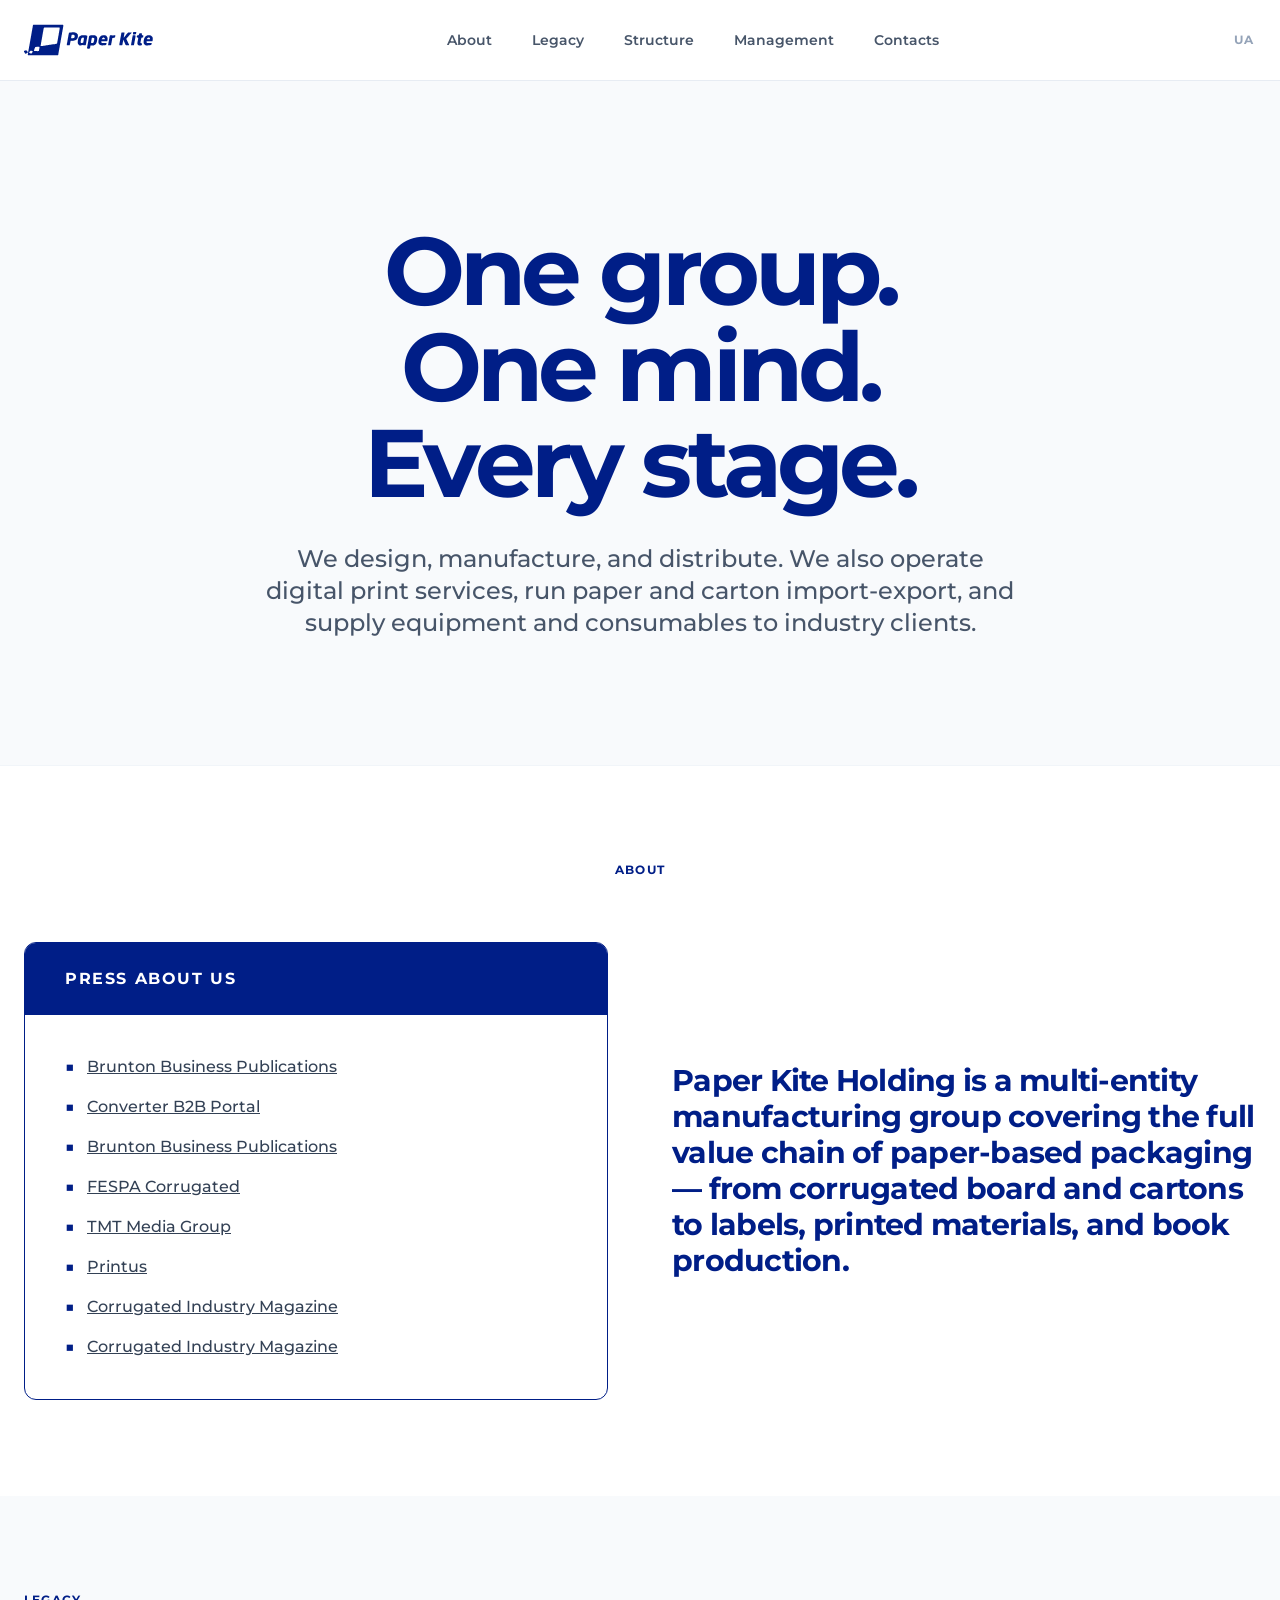
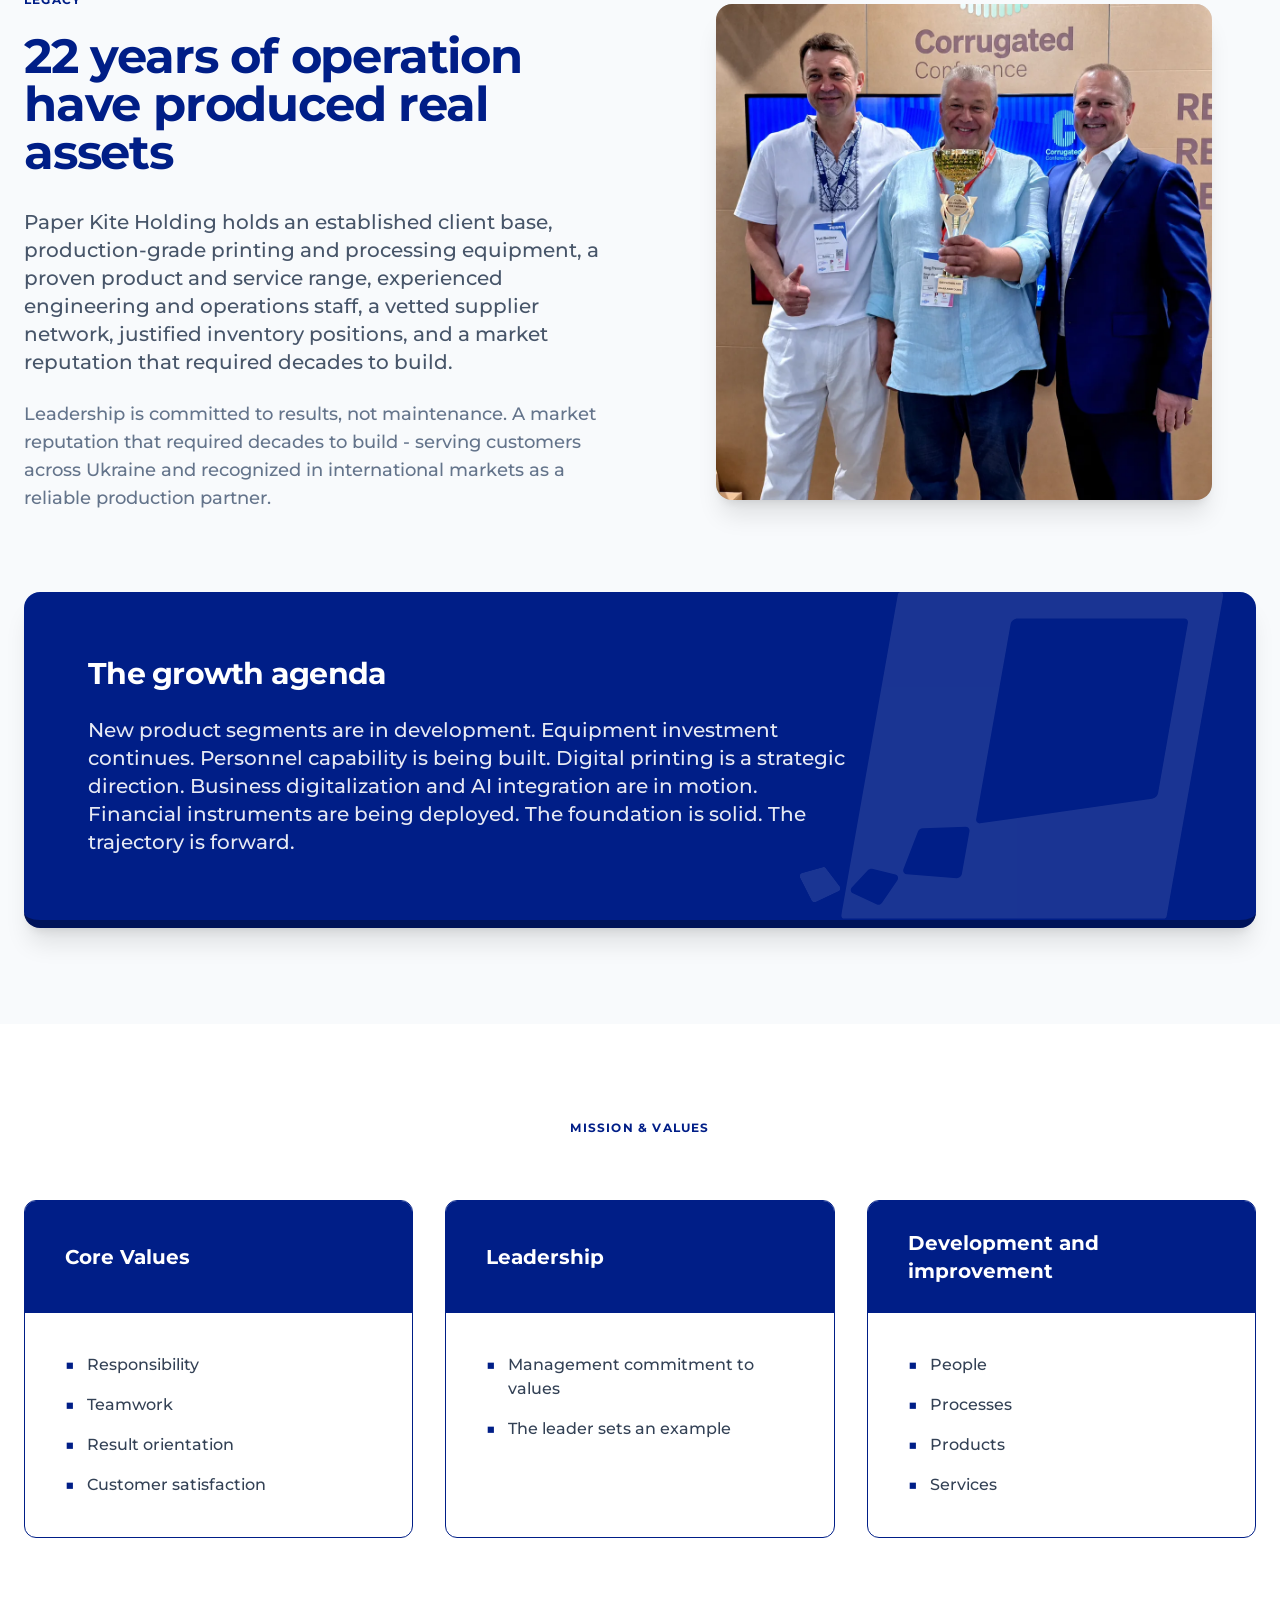
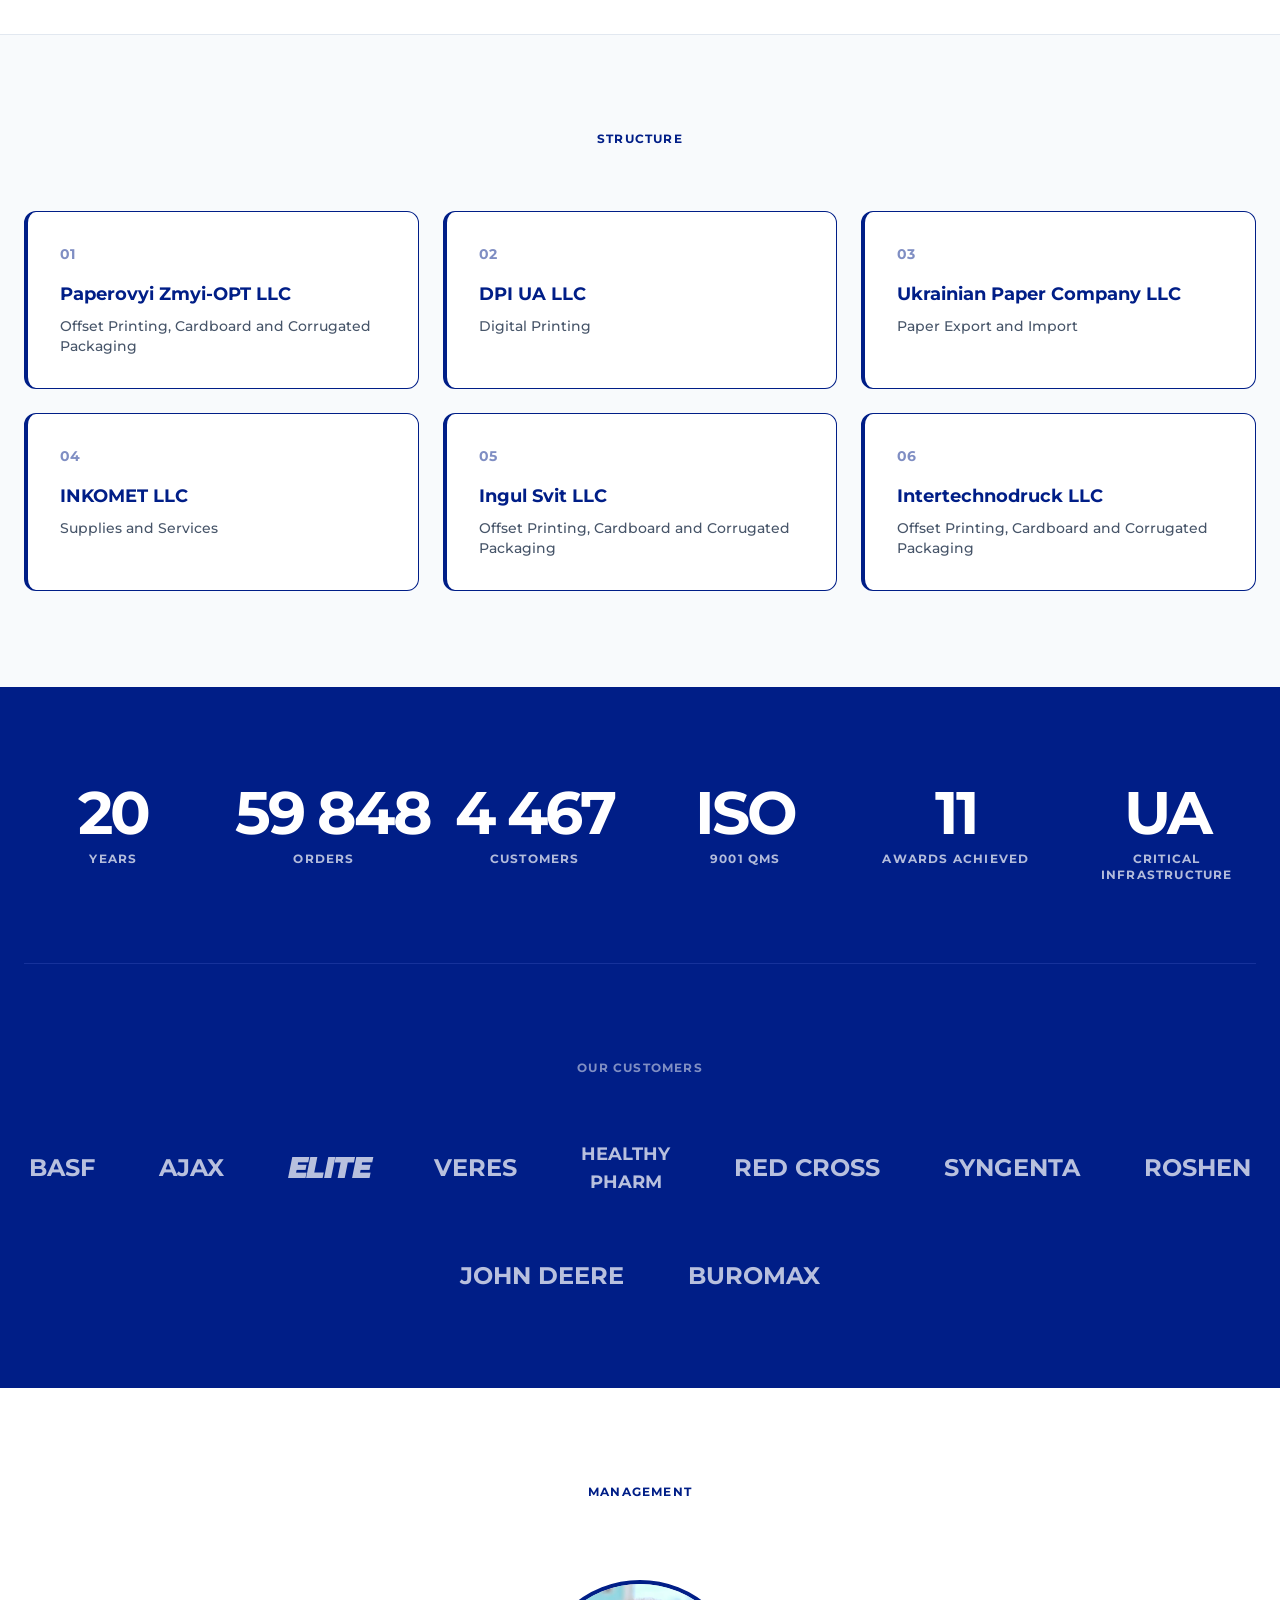
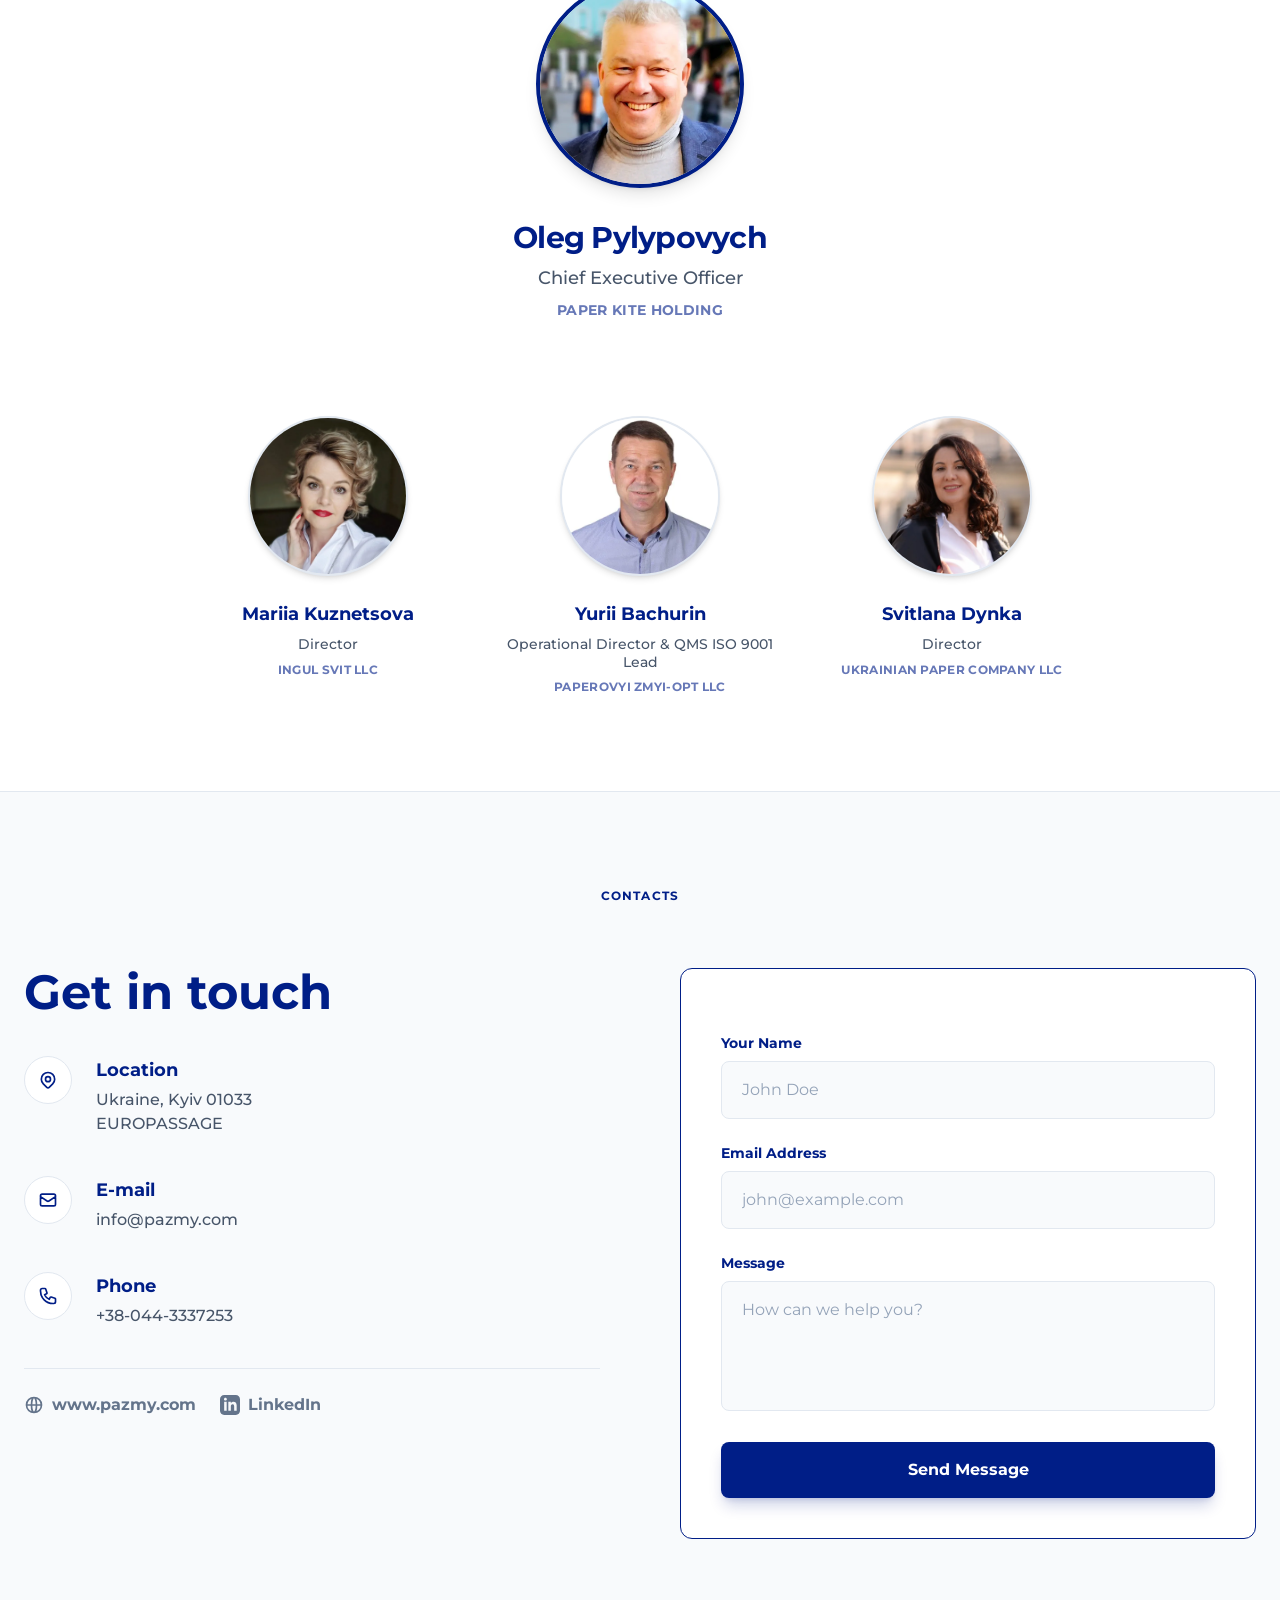
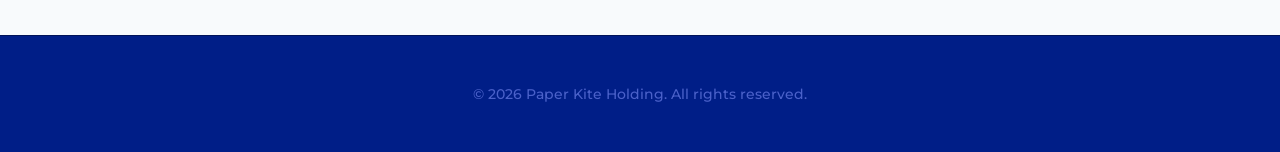
==== commit 49f4287c: "Англійська по замовчуванням" ====
--- a/v2/index.html
+++ b/v2/index.html
@@ -685,7 +685,6 @@
         });
 
         document.documentElement.lang = currentLang;
-        try { localStorage.setItem('lang', currentLang); } catch (e) {}
       }
 
       function toggleLanguage() {
@@ -693,6 +692,7 @@
       }
 
       bindClick('langToggleBtn', toggleLanguage);
+      // Default language is always English (HTML content); the toggle switches to UA per session.
 
       // Decorative SVGs carry no information — hide them from assistive tech
       document.querySelectorAll('svg:not([aria-hidden])').forEach(s => s.setAttribute('aria-hidden', 'true'));
@@ -716,12 +716,6 @@
         if (img.complete && img.naturalWidth === 0) hide();
       });
 
-      // Restore saved language, otherwise follow the browser
-      let savedLang = null;
-      try { savedLang = localStorage.getItem('lang'); } catch (e) {}
-      const initialLang = savedLang || ((navigator.language || '').toLowerCase().startsWith('uk') ? 'uk' : 'en');
-      if (initialLang !== 'en') setLanguage(initialLang);
-
     });
   </script>
 
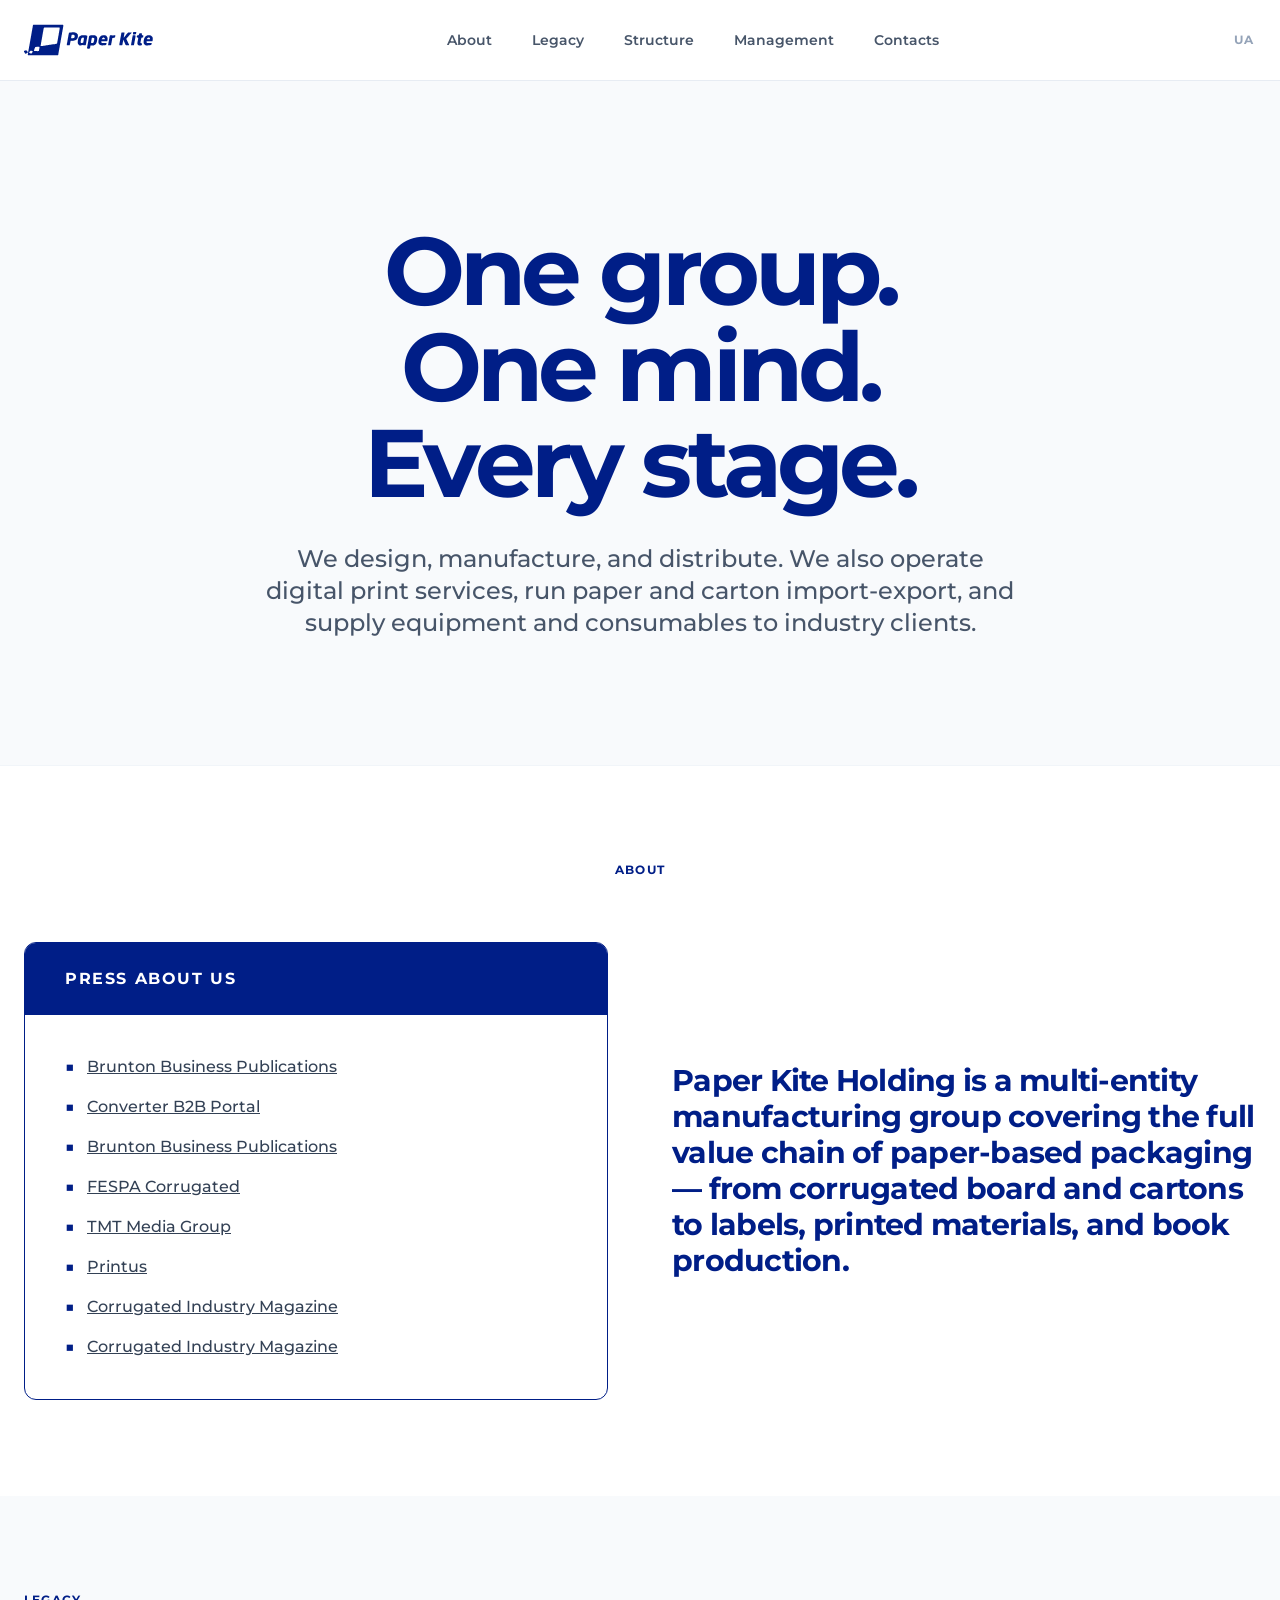
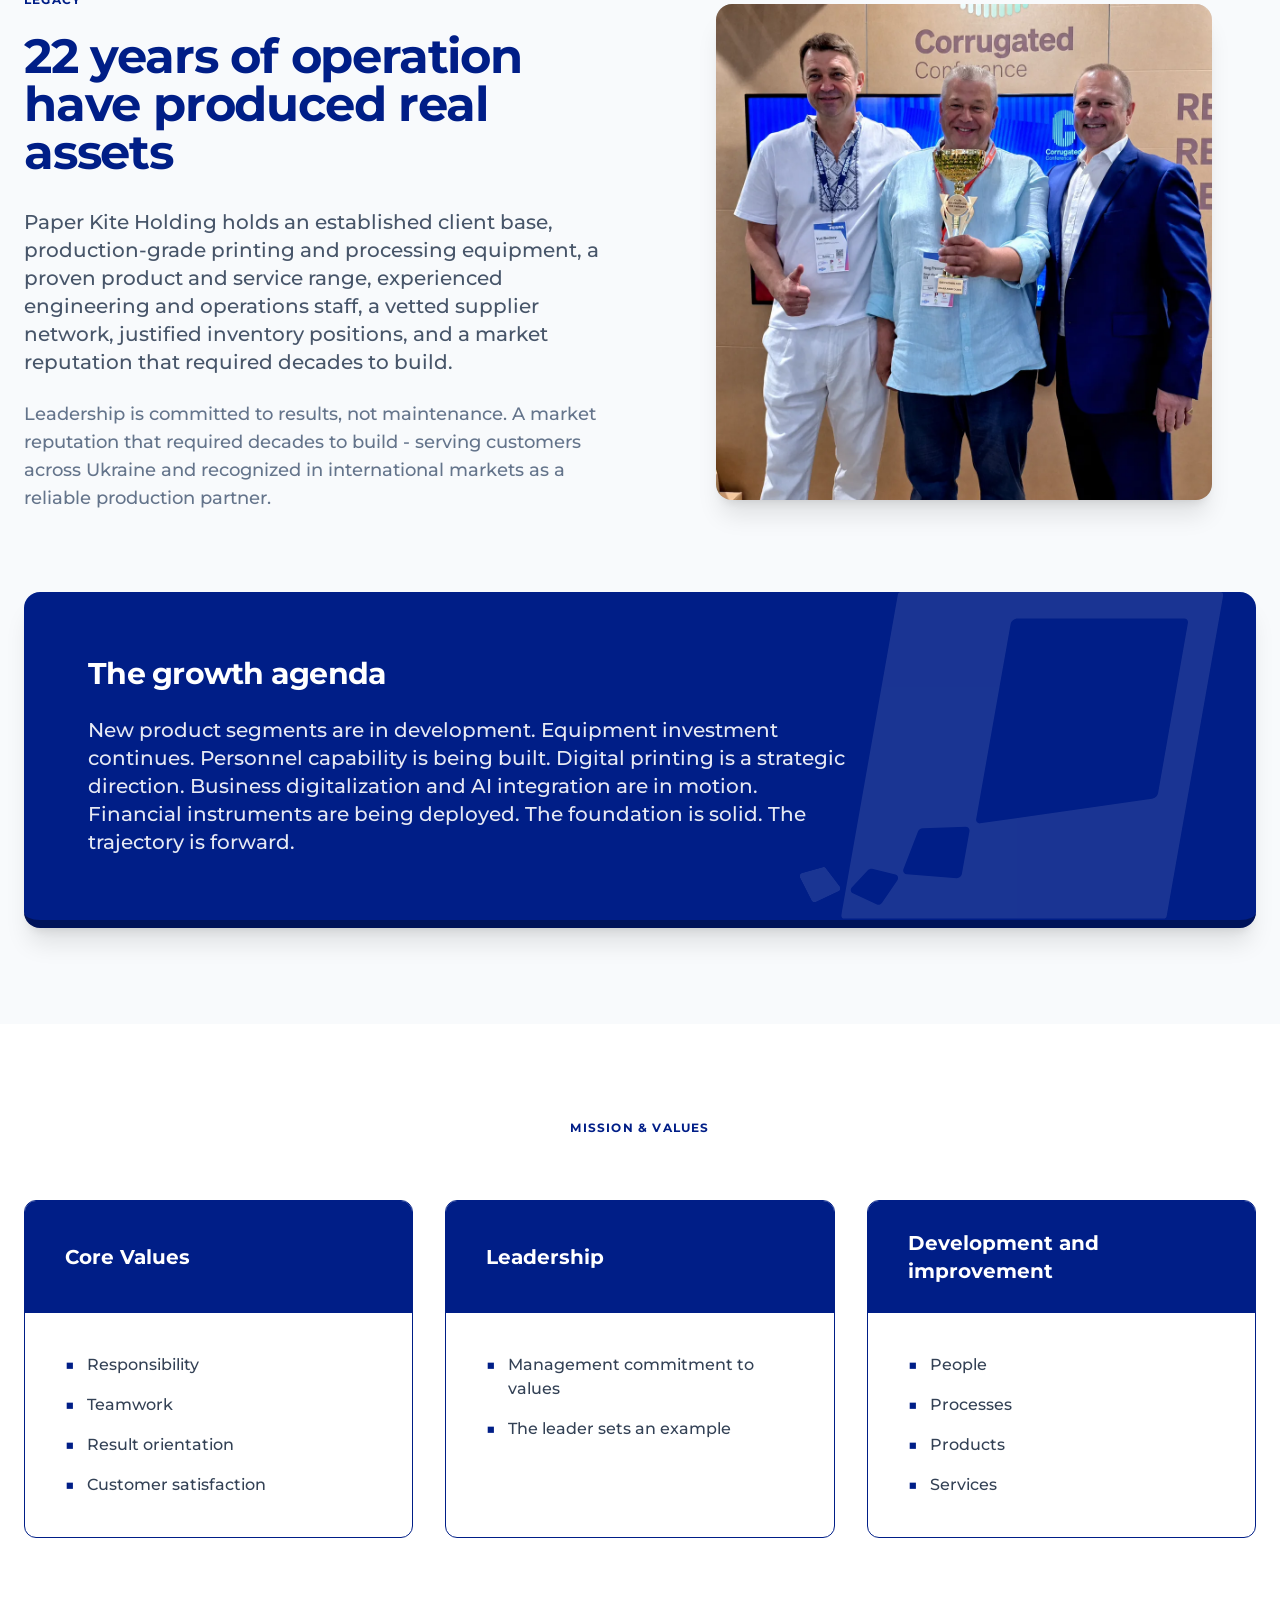
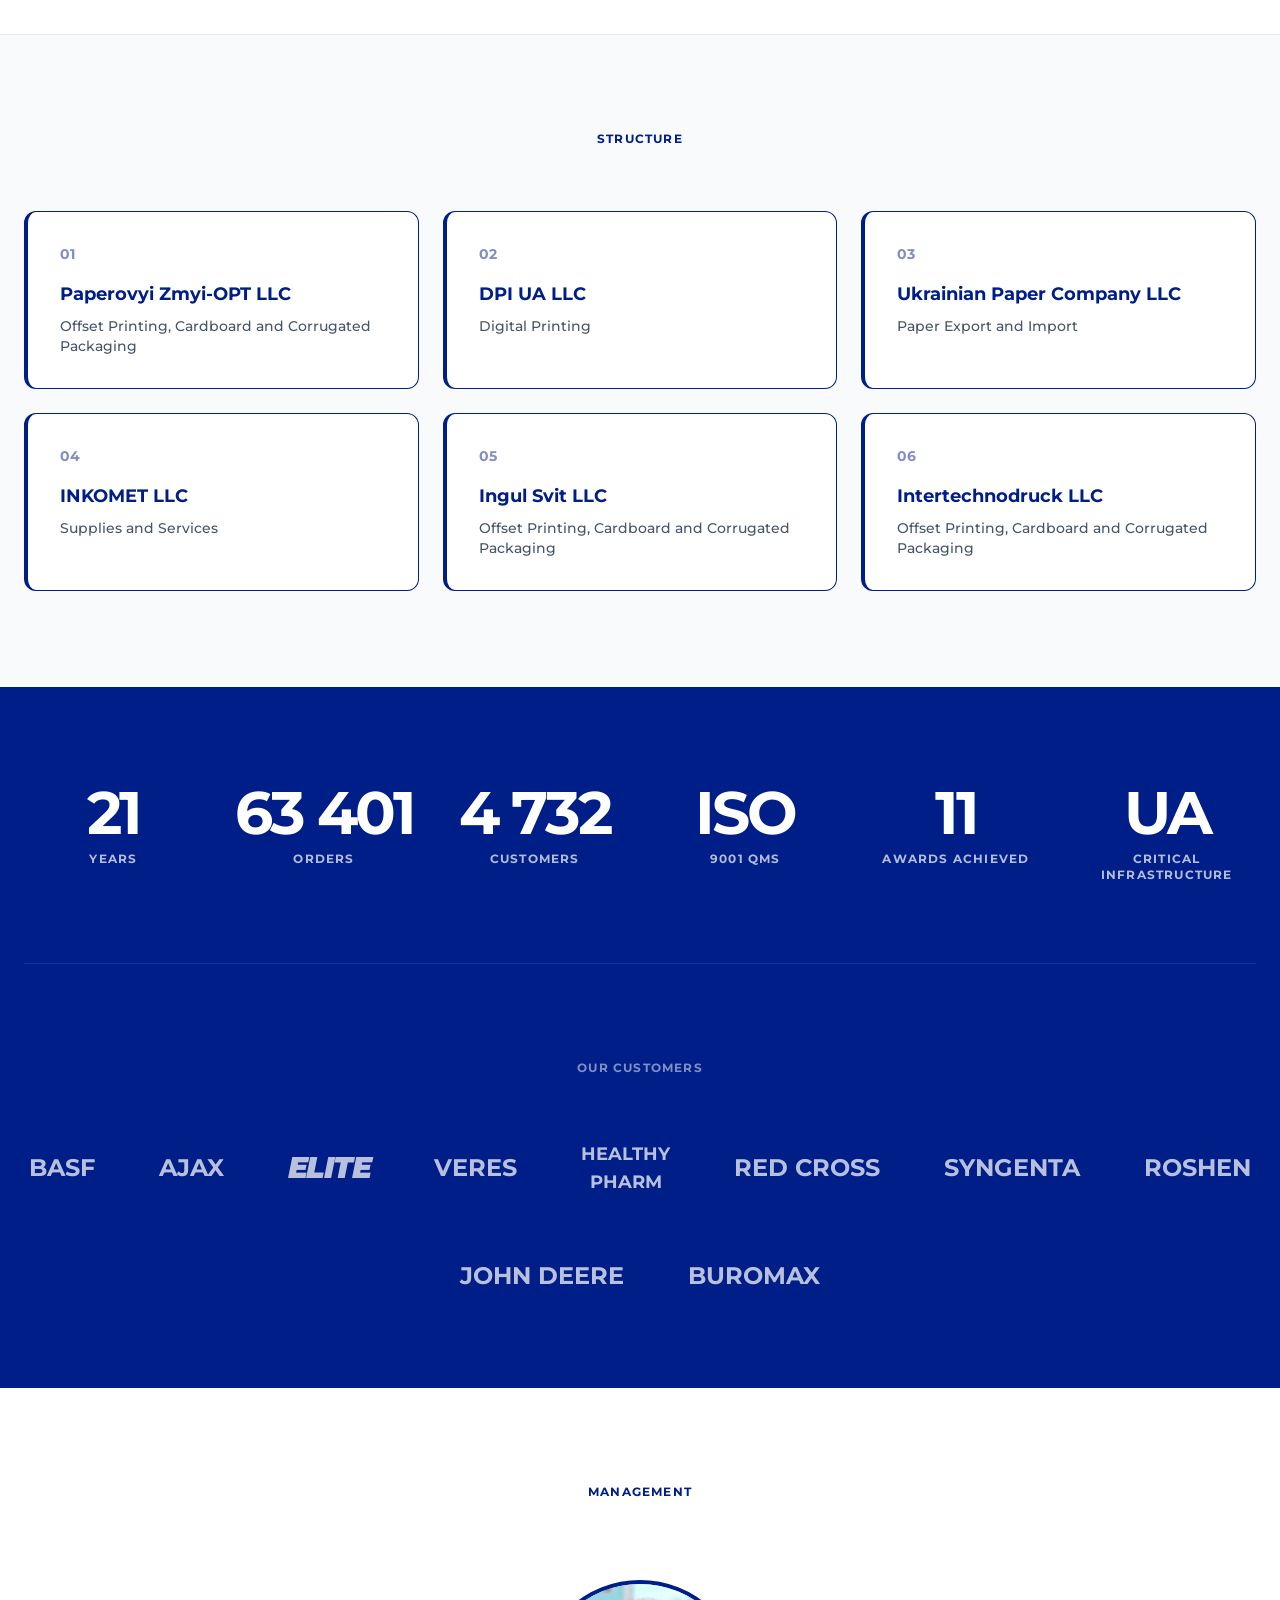
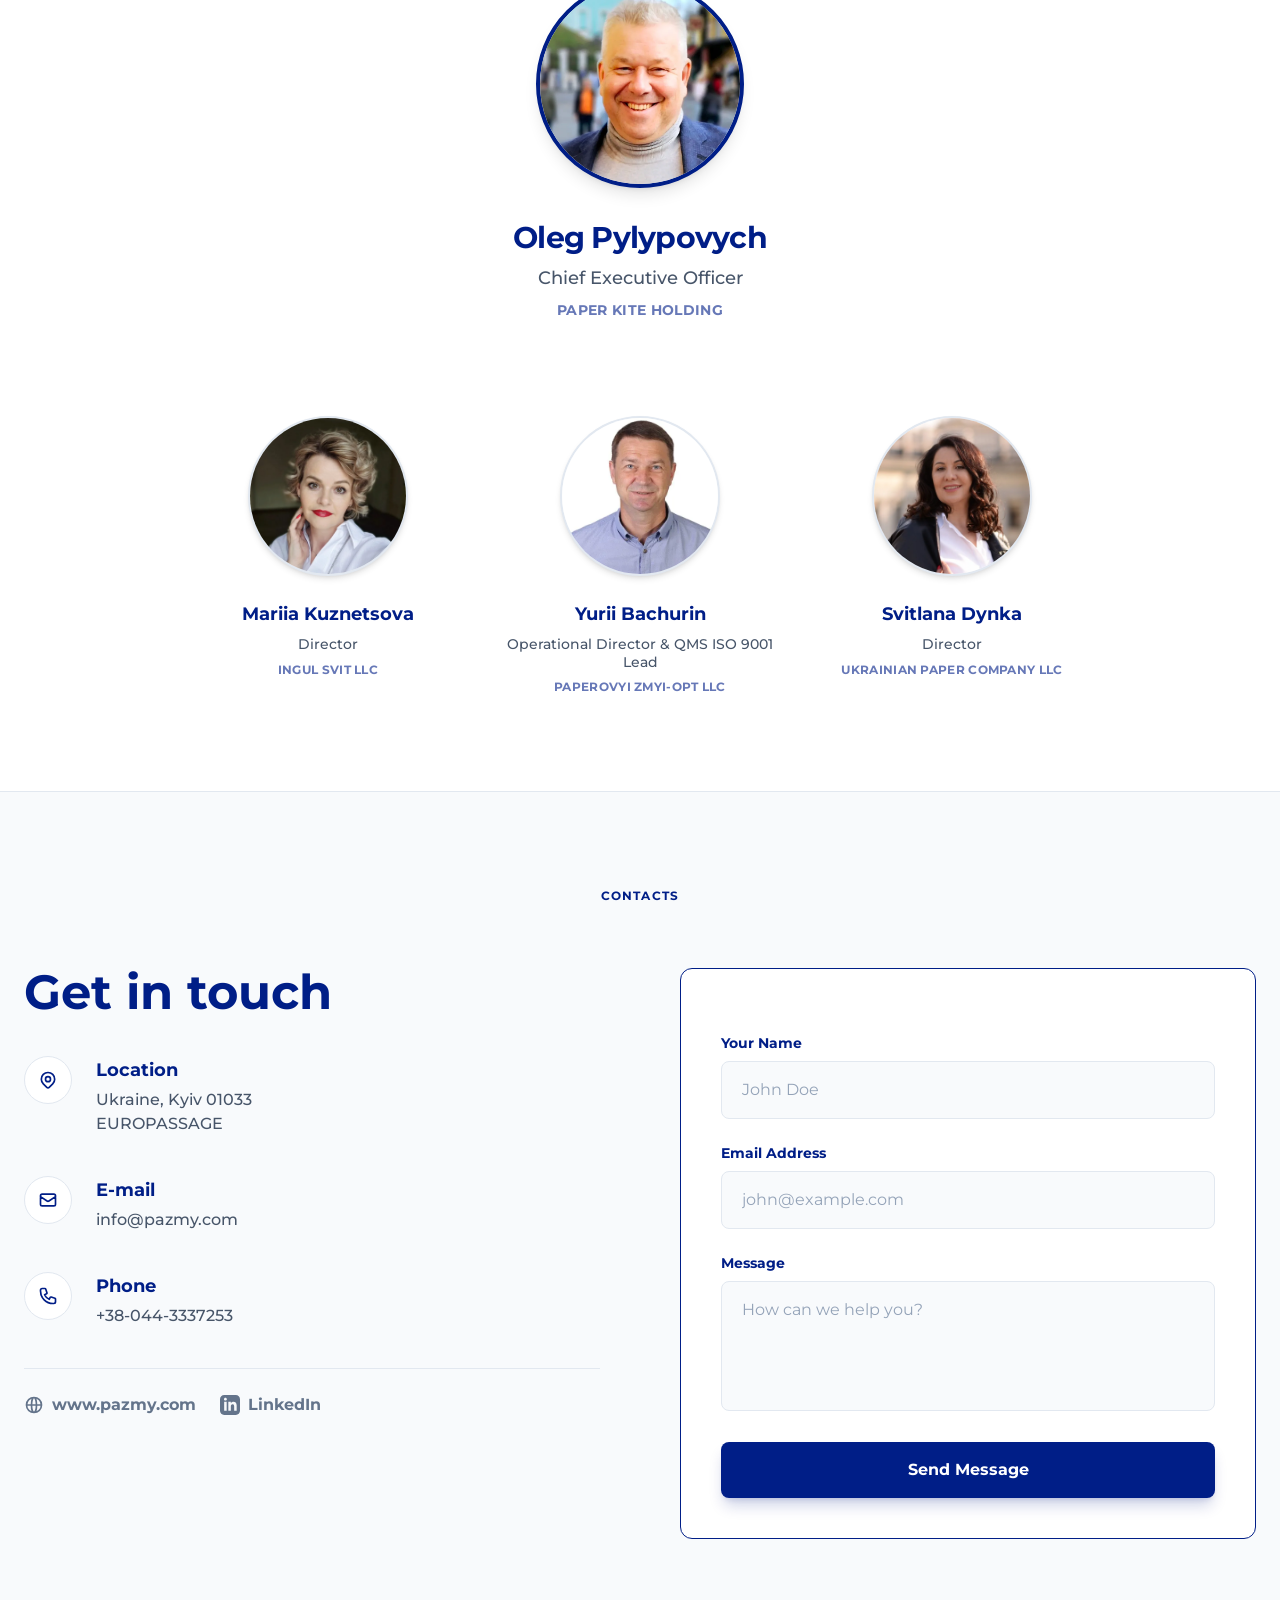
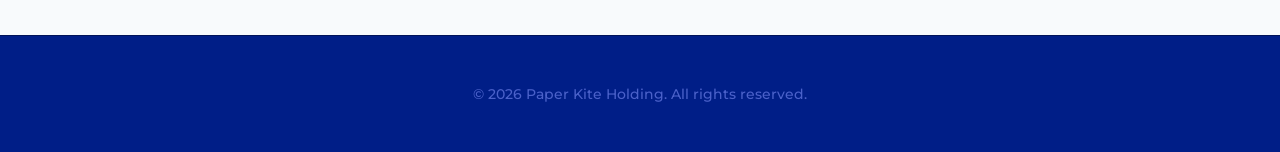
==== commit ab2e9b99: "Оновлення фавікон" ====
--- a/v2/index.html
+++ b/v2/index.html
@@ -10,7 +10,9 @@
   <meta name="author" content="Paper Kite Holding">
   <meta name="theme-color" content="#001E87">
   <link rel="canonical" href="https://www.pazmy.com/">
-  <link rel="icon" type="image/x-icon" href="src/favicon.ico">
+  <link rel="icon" type="image/png" sizes="32x32" href="src/favicon-32.png">
+  <link rel="icon" type="image/png" sizes="16x16" href="src/favicon-16.png">
+  <link rel="apple-touch-icon" sizes="180x180" href="src/favicon-180.png">
 
   <!-- Open Graph -->
   <meta property="og:type" content="website">
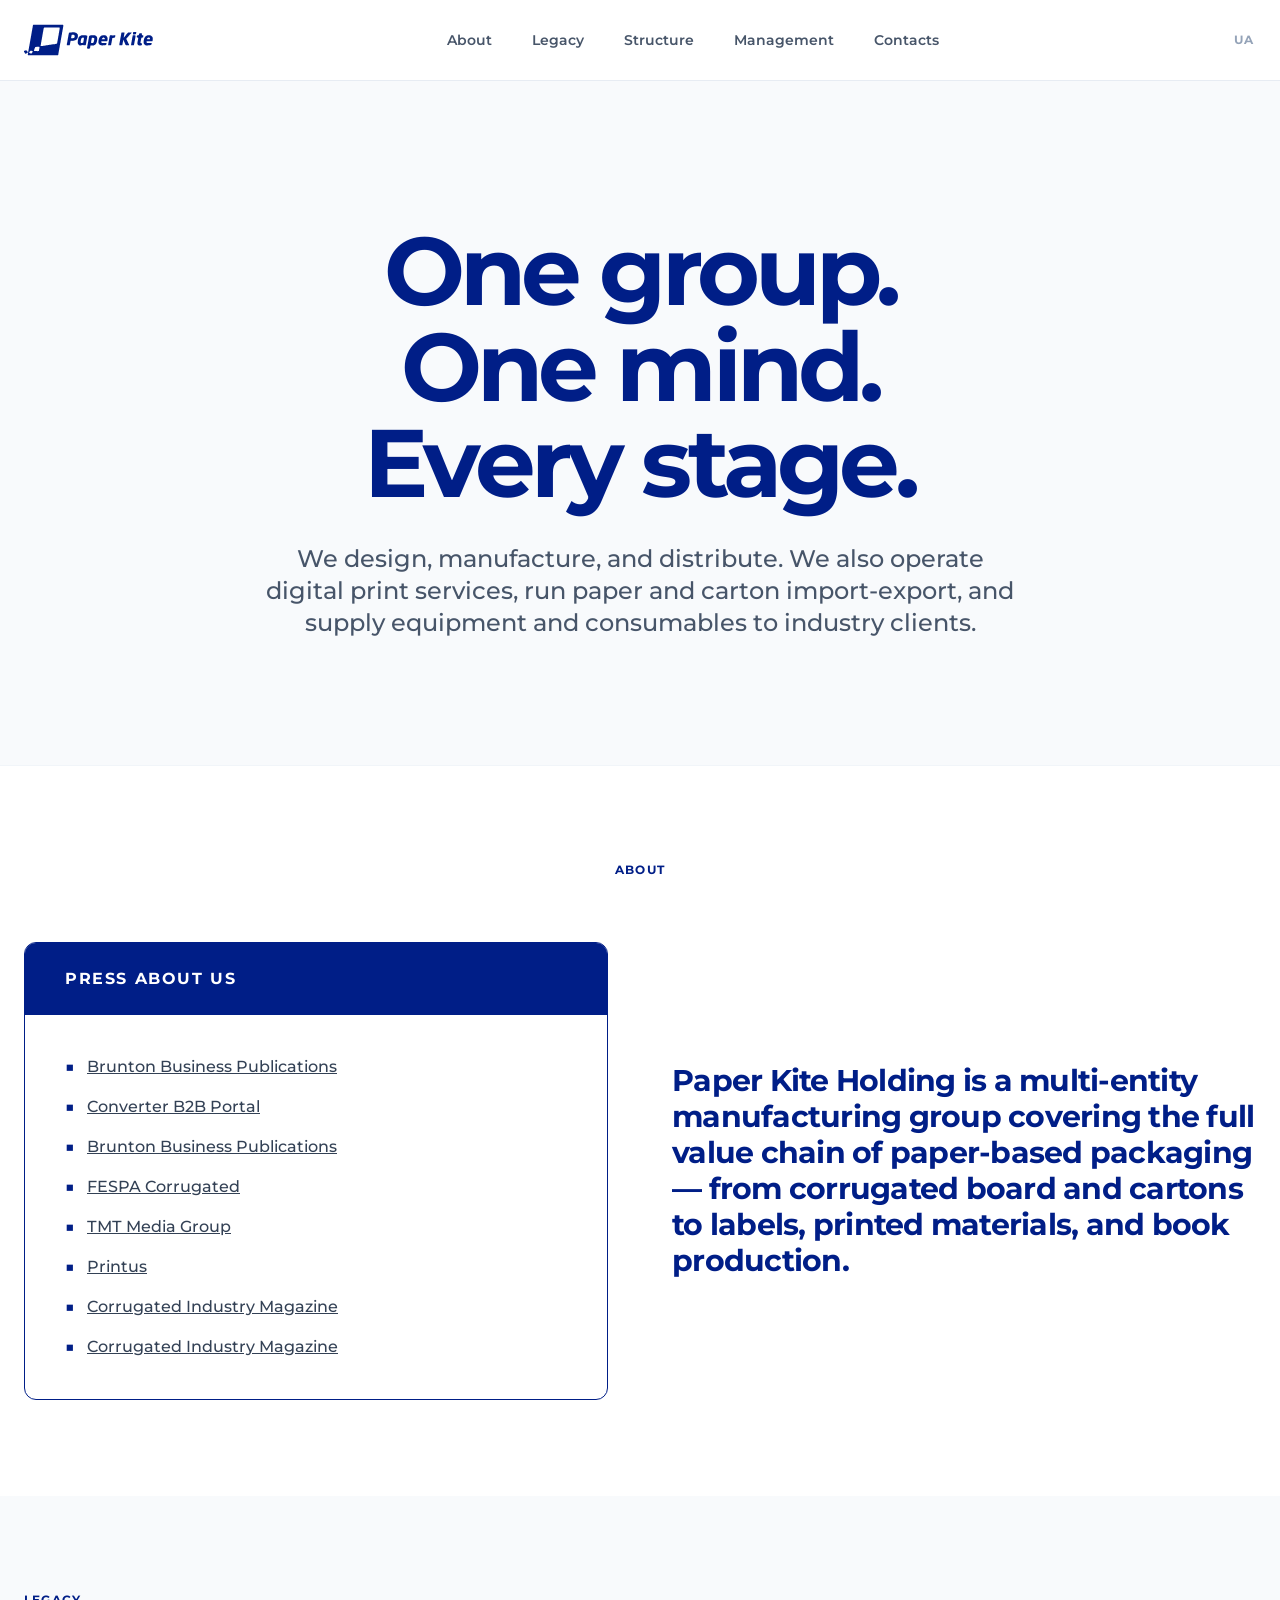
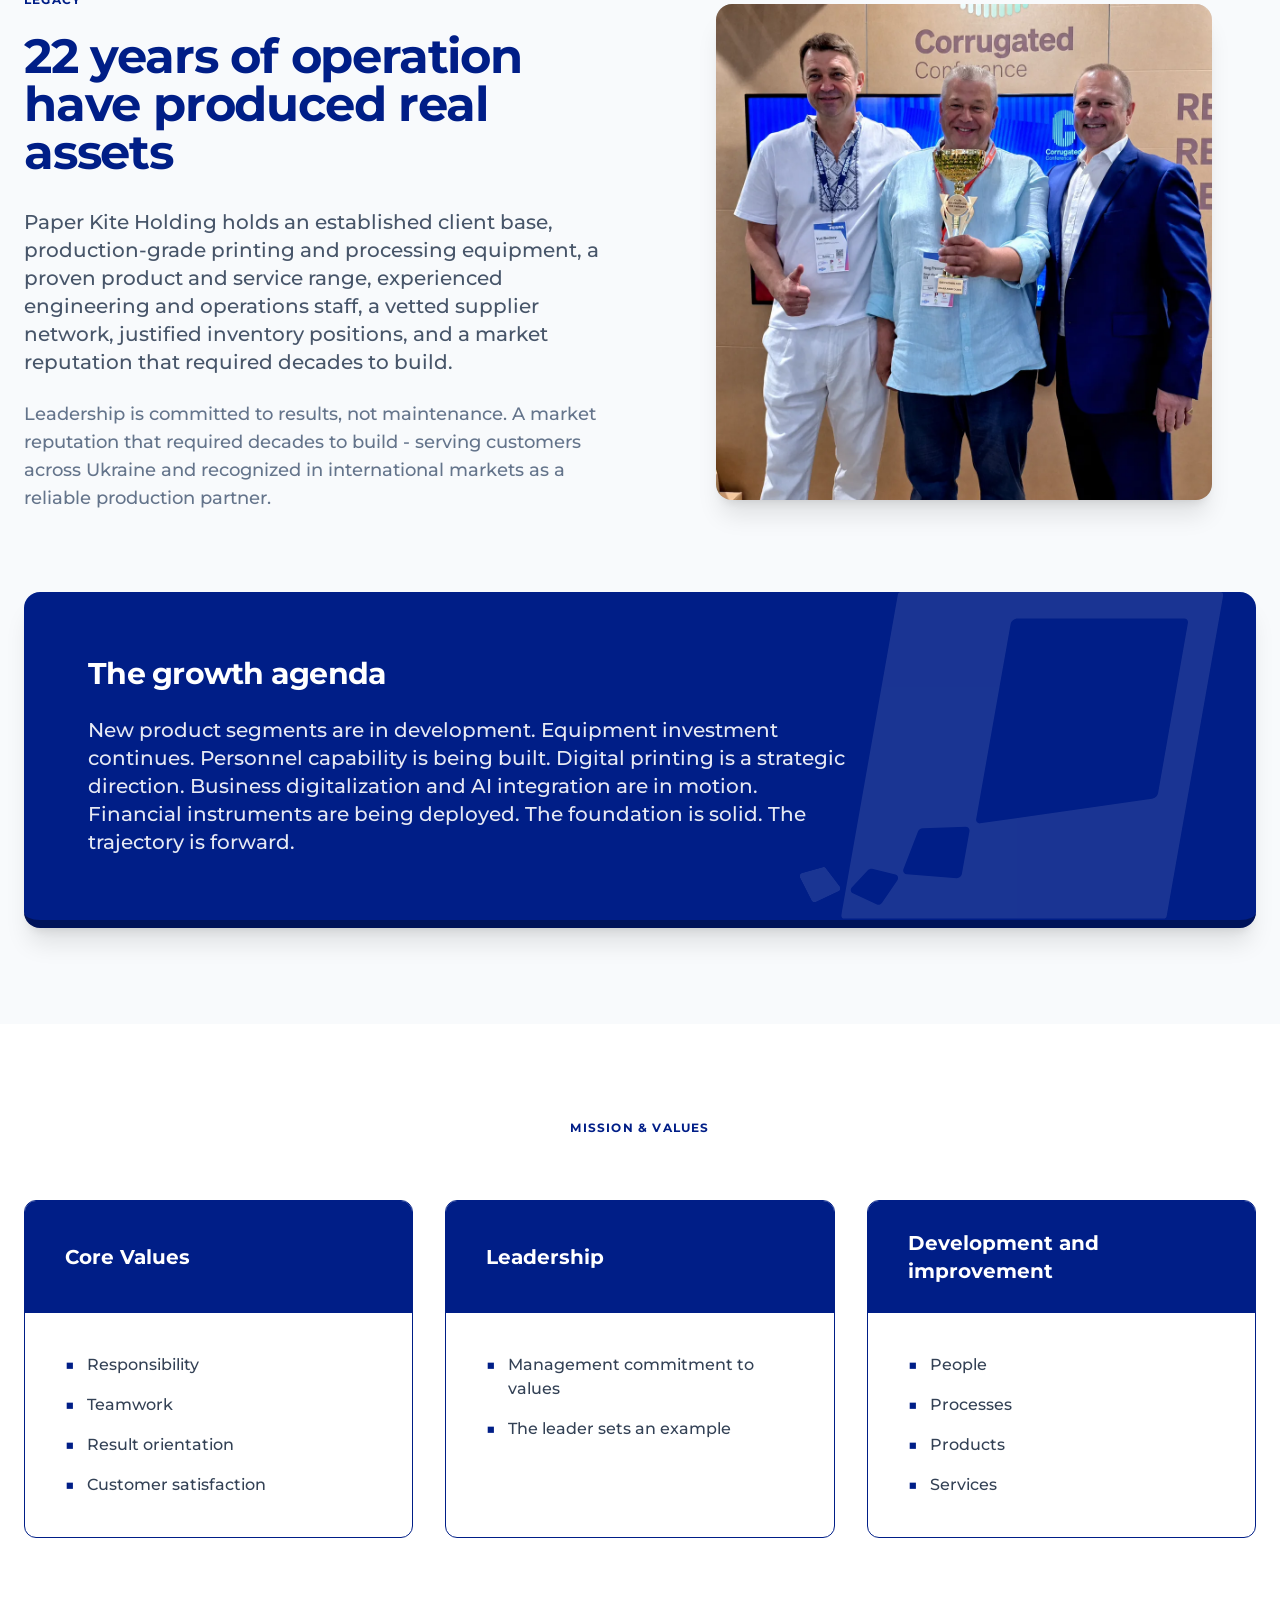
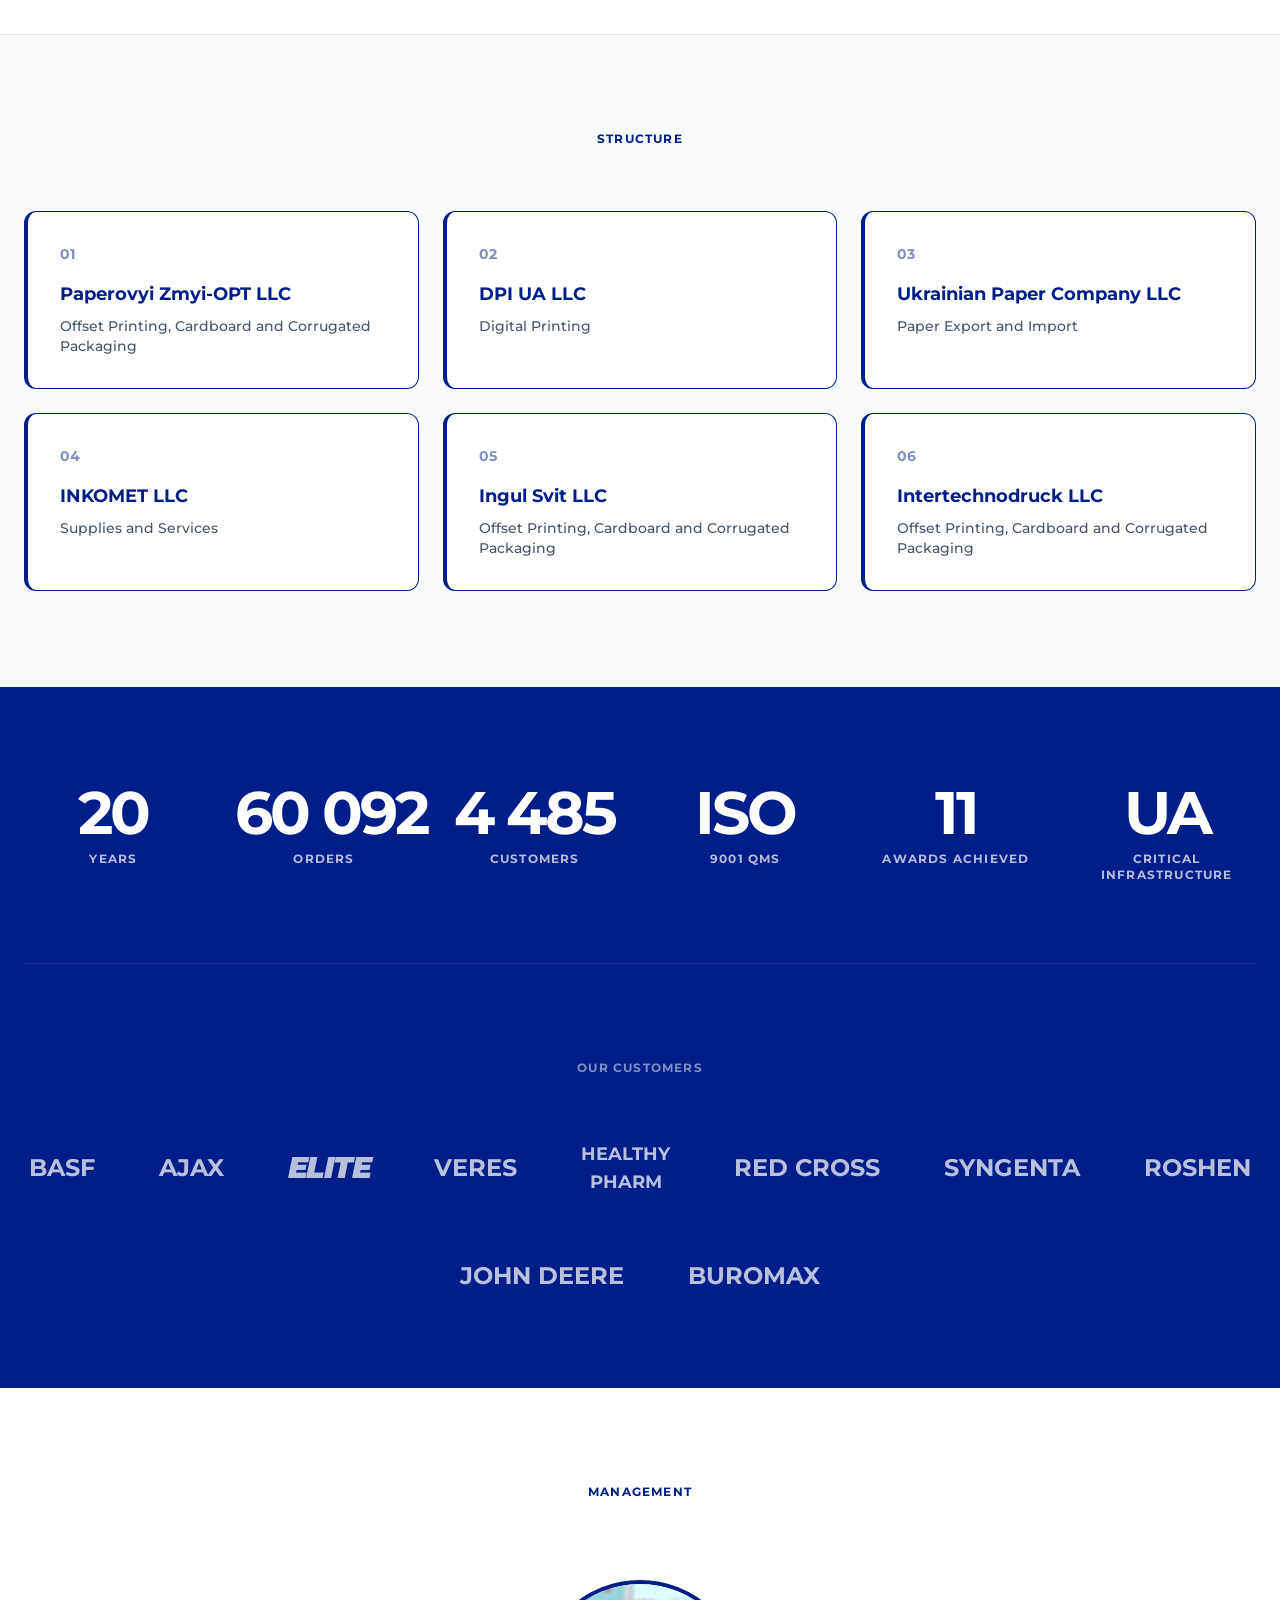
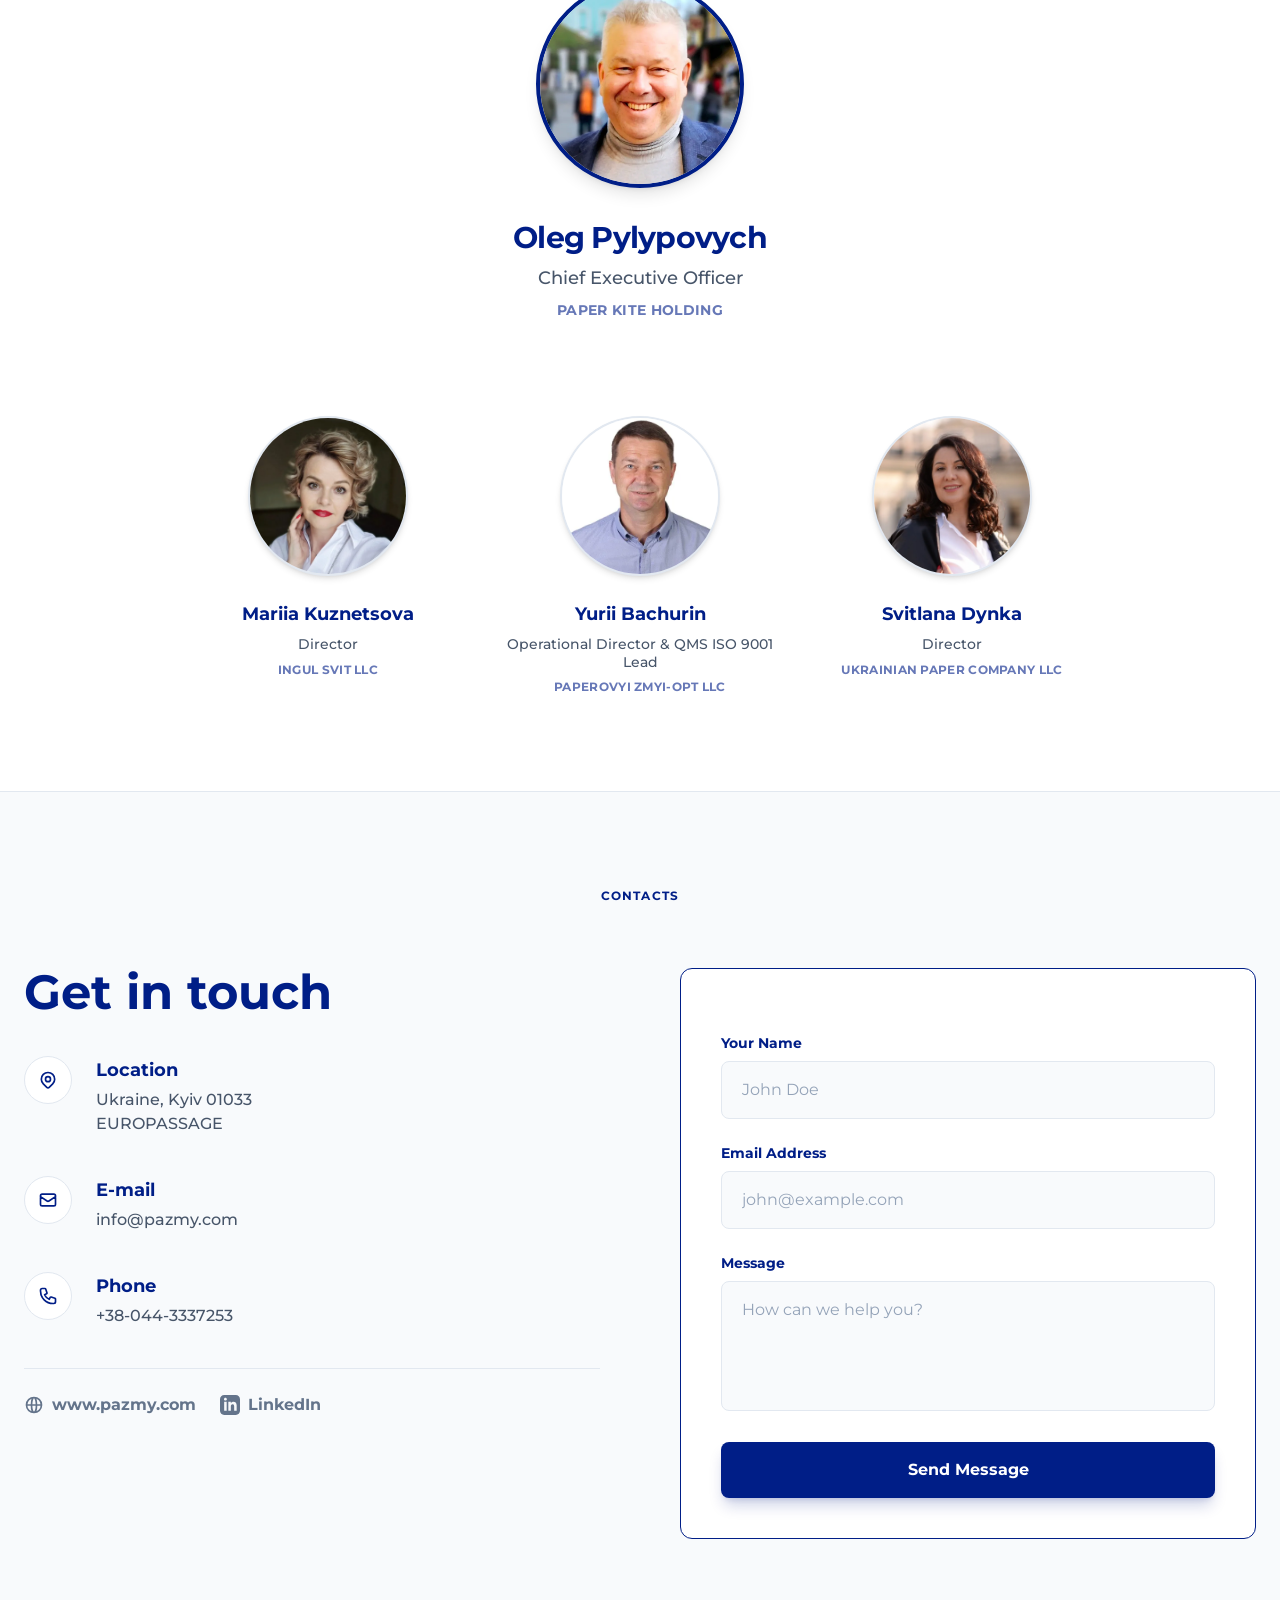
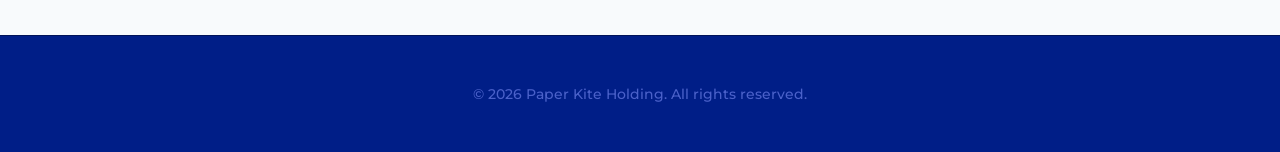
==== commit 7fa0d21d: "Додано оптимізації від Клода" ====
--- a/v2/index.html
+++ b/v2/index.html
@@ -32,6 +32,10 @@
   <link rel="preconnect" href="https://fonts.googleapis.com">
   <link rel="preconnect" href="https://fonts.gstatic.com" crossorigin>
   <link rel="stylesheet" href="https://fonts.googleapis.com/css2?family=Montserrat:wght@400;500;600;700&display=swap">
+
+  <!-- Speed up the form's captcha -->
+  <link rel="preconnect" href="https://web3forms.com">
+  <link rel="preconnect" href="https://js.hcaptcha.com" crossorigin>
 
   <!-- Compiled Tailwind + custom styles (build with: npm run build) -->
   <link rel="stylesheet" href="src/tailwind.css">
@@ -57,6 +61,7 @@
   </script>
 </head>
 <body class="bg-slate-50 text-slate-800 font-sans antialiased selection:bg-brand selection:text-white overflow-x-hidden w-full">
+  <a href="#main" class="sr-only focus:not-sr-only focus:absolute focus:top-4 focus:left-4 focus:z-[60] focus:bg-brand focus:text-white focus:px-4 focus:py-2 focus:rounded-lg focus:font-semibold">Skip to content</a>
 
   <!-- Navigation -->
   <nav class="fixed w-full top-0 z-50 glass-nav transition-all duration-300">
@@ -99,7 +104,7 @@
     </div>
   </div>
 
-  <main class="w-full overflow-hidden">
+  <main id="main" tabindex="-1" class="w-full overflow-hidden">
     <!-- Hero Section -->
     <header class="pt-40 pb-20 md:pt-48 md:pb-24 px-6 flex flex-col items-center justify-center min-h-[85vh] text-center max-w-5xl mx-auto relative">
       <h1 class="fade-up text-5xl md:text-7xl lg:text-8xl font-bold tracking-tighter text-brand mb-8 leading-[1.1] w-full" data-i18n="hero.title">
@@ -159,7 +164,7 @@
           <!-- Square photo -->
           <div class="fade-up delay-200 w-full">
             <div class="aspect-square w-full md:w-[85%] md:mx-auto bg-slate-200 rounded-2xl overflow-hidden shadow-xl">
-              <img src="src/legacy.webp" alt="Paper Kite Holding presentation at FESPA Corrugated" loading="lazy" class="w-full h-full object-cover">
+              <img src="src/legacy.webp" alt="Paper Kite Holding presentation at FESPA Corrugated" loading="lazy" width="1100" height="1100" class="w-full h-full object-cover">
             </div>
           </div>
         </div>
@@ -328,7 +333,7 @@
         <!-- CEO -->
         <div class="fade-up text-center mb-20 md:mb-24 max-w-sm mx-auto">
           <div class="w-40 h-40 md:w-52 md:h-52 bg-slate-100 rounded-full mx-auto mb-8 shadow-lg overflow-hidden relative border-4 border-brand">
-            <img src="src/staff/1.webp" alt="Oleg Pylypovych, Chief Executive Officer" loading="lazy" class="w-full h-full object-cover">
+            <img src="src/staff/1.webp" alt="Oleg Pylypovych, Chief Executive Officer" loading="lazy" width="700" height="700" class="w-full h-full object-cover">
           </div>
           <h3 class="text-3xl font-bold text-brand tracking-tight" data-i18n="management.ceo.name">Oleg Pylypovych</h3>
           <p class="text-slate-600 mt-2 text-lg font-medium" data-i18n="management.ceo.role">Chief Executive Officer</p>
@@ -339,7 +344,7 @@
         <div class="grid grid-cols-1 sm:grid-cols-2 lg:grid-cols-3 gap-10 text-center max-w-4xl mx-auto">
           <article class="fade-up w-full">
             <div class="w-32 h-32 md:w-40 md:h-40 bg-slate-100 border-2 border-slate-200 shadow-md rounded-full mx-auto mb-6 overflow-hidden">
-              <img src="src/staff/2.webp" alt="Mariia Kuznetsova, Director" loading="lazy" class="w-full h-full object-cover">
+              <img src="src/staff/2.webp" alt="Mariia Kuznetsova, Director" loading="lazy" width="700" height="700" class="w-full h-full object-cover">
             </div>
             <h4 class="text-lg font-bold text-brand" data-i18n="management.team.0.name">Mariia Kuznetsova</h4>
             <p class="text-sm text-slate-600 mt-2 leading-tight font-medium" data-i18n="management.team.0.role">Director</p>
@@ -348,7 +353,7 @@
           
           <article class="fade-up delay-100 w-full">
             <div class="w-32 h-32 md:w-40 md:h-40 bg-slate-100 border-2 border-slate-200 shadow-md rounded-full mx-auto mb-6 overflow-hidden">
-              <img src="src/staff/3.webp" alt="Yurii Bachurin, Operational Director" loading="lazy" class="w-full h-full object-cover">
+              <img src="src/staff/3.webp" alt="Yurii Bachurin, Operational Director" loading="lazy" width="400" height="400" class="w-full h-full object-cover">
             </div>
             <h4 class="text-lg font-bold text-brand" data-i18n="management.team.1.name">Yurii Bachurin</h4>
             <p class="text-sm text-slate-600 mt-2 leading-tight font-medium" data-i18n="management.team.1.role">Operational Director & QMS ISO 9001 Lead</p>
@@ -357,7 +362,7 @@
 
           <article class="fade-up delay-200 w-full">
             <div class="w-32 h-32 md:w-40 md:h-40 bg-slate-100 border-2 border-slate-200 shadow-md rounded-full mx-auto mb-6 overflow-hidden">
-              <img src="src/staff/5.webp" alt="Svitlana Dynka, Director" loading="lazy" class="w-full h-full object-cover">
+              <img src="src/staff/5.webp" alt="Svitlana Dynka, Director" loading="lazy" width="700" height="700" class="w-full h-full object-cover">
             </div>
             <h4 class="text-lg font-bold text-brand" data-i18n="management.team.2.name">Svitlana Dynka</h4>
             <p class="text-sm text-slate-600 mt-2 leading-tight font-medium" data-i18n="management.team.2.role">Director</p>
@@ -462,6 +467,11 @@
       </div>
     </section>
   </main>
+
+  <!-- Back to top -->
+  <button id="toTop" type="button" aria-label="Back to top" class="fixed bottom-6 right-6 z-40 w-12 h-12 rounded-full bg-brand text-white shadow-lg shadow-brand/30 flex items-center justify-center opacity-0 invisible translate-y-2 transition-all duration-300 hover:bg-brand-dark">
+    <svg class="w-5 h-5" fill="none" stroke="currentColor" viewBox="0 0 24 24"><path stroke-linecap="round" stroke-linejoin="round" stroke-width="2" d="M5 15l7-7 7 7"></path></svg>
+  </button>
 
   <!-- Footer -->
   <footer class="bg-brand border-t border-brand-dark py-12 px-6 text-center w-full">
@@ -718,6 +728,36 @@
         if (img.complete && img.naturalWidth === 0) hide();
       });
 
+      // Scroll-spy: highlight the nav link of the section currently in view
+      const navLinks = Array.from(document.querySelectorAll('nav a[href^="#"], .mobile-link[href^="#"]'));
+      const spyTargets = navLinks.map(a => document.querySelector(a.getAttribute('href'))).filter(Boolean);
+      if (spyTargets.length > 0 && 'IntersectionObserver' in window) {
+        const setActive = (id) => navLinks.forEach(a => {
+          const on = a.getAttribute('href') === '#' + id;
+          a.classList.toggle('text-brand', on);
+          if (on) a.setAttribute('aria-current', 'true'); else a.removeAttribute('aria-current');
+        });
+        const spy = new IntersectionObserver((entries) => {
+          entries.forEach(e => { if (e.isIntersecting) setActive(e.target.id); });
+        }, { rootMargin: '-45% 0px -50% 0px' });
+        spyTargets.forEach(s => spy.observe(s));
+      }
+
+      // Back-to-top button: show once the hero is scrolled past
+      const toTop = document.getElementById('toTop');
+      const heroHeader = document.querySelector('header');
+      if (toTop) {
+        toTop.addEventListener('click', () => window.scrollTo({ top: 0, behavior: 'smooth' }));
+        if (heroHeader && 'IntersectionObserver' in window) {
+          new IntersectionObserver(([e]) => {
+            const show = !e.isIntersecting;
+            toTop.classList.toggle('opacity-0', !show);
+            toTop.classList.toggle('invisible', !show);
+            toTop.classList.toggle('translate-y-2', !show);
+          }, { threshold: 0 }).observe(heroHeader);
+        }
+      }
+
     });
   </script>
 
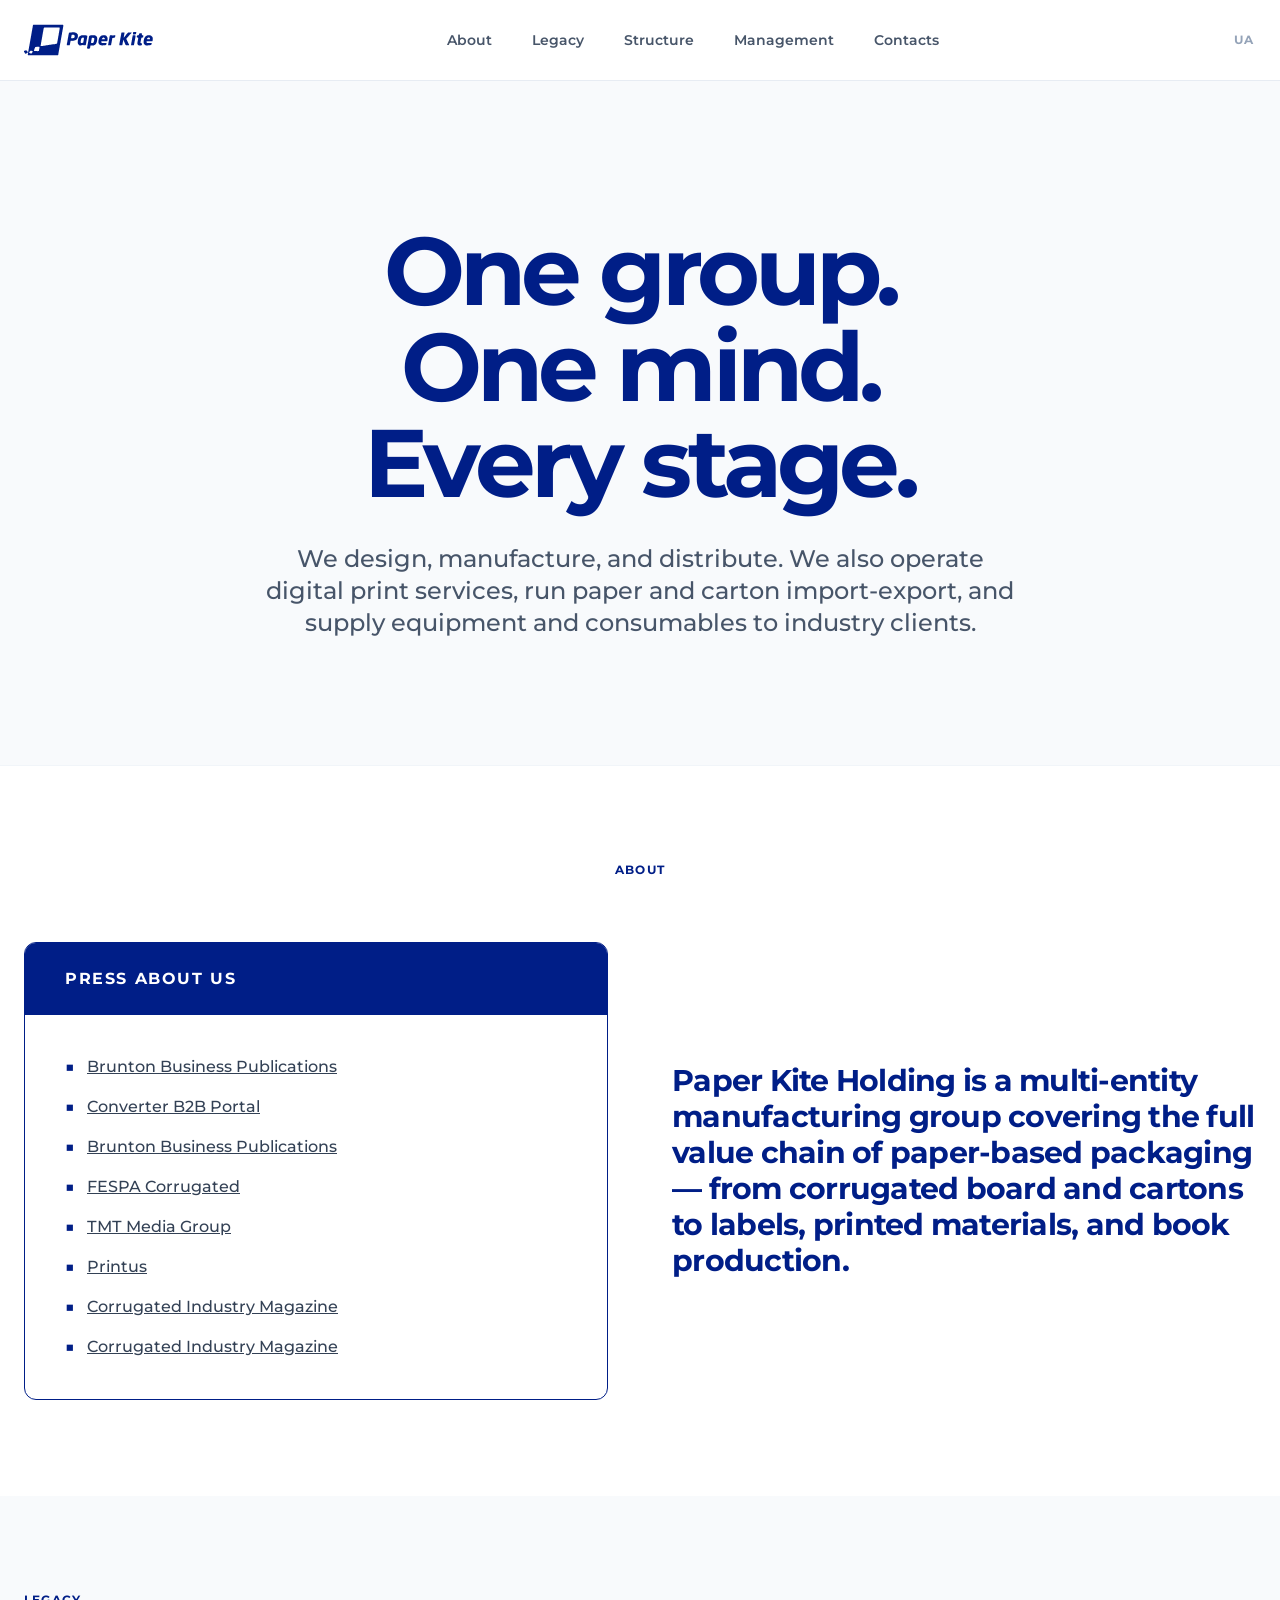
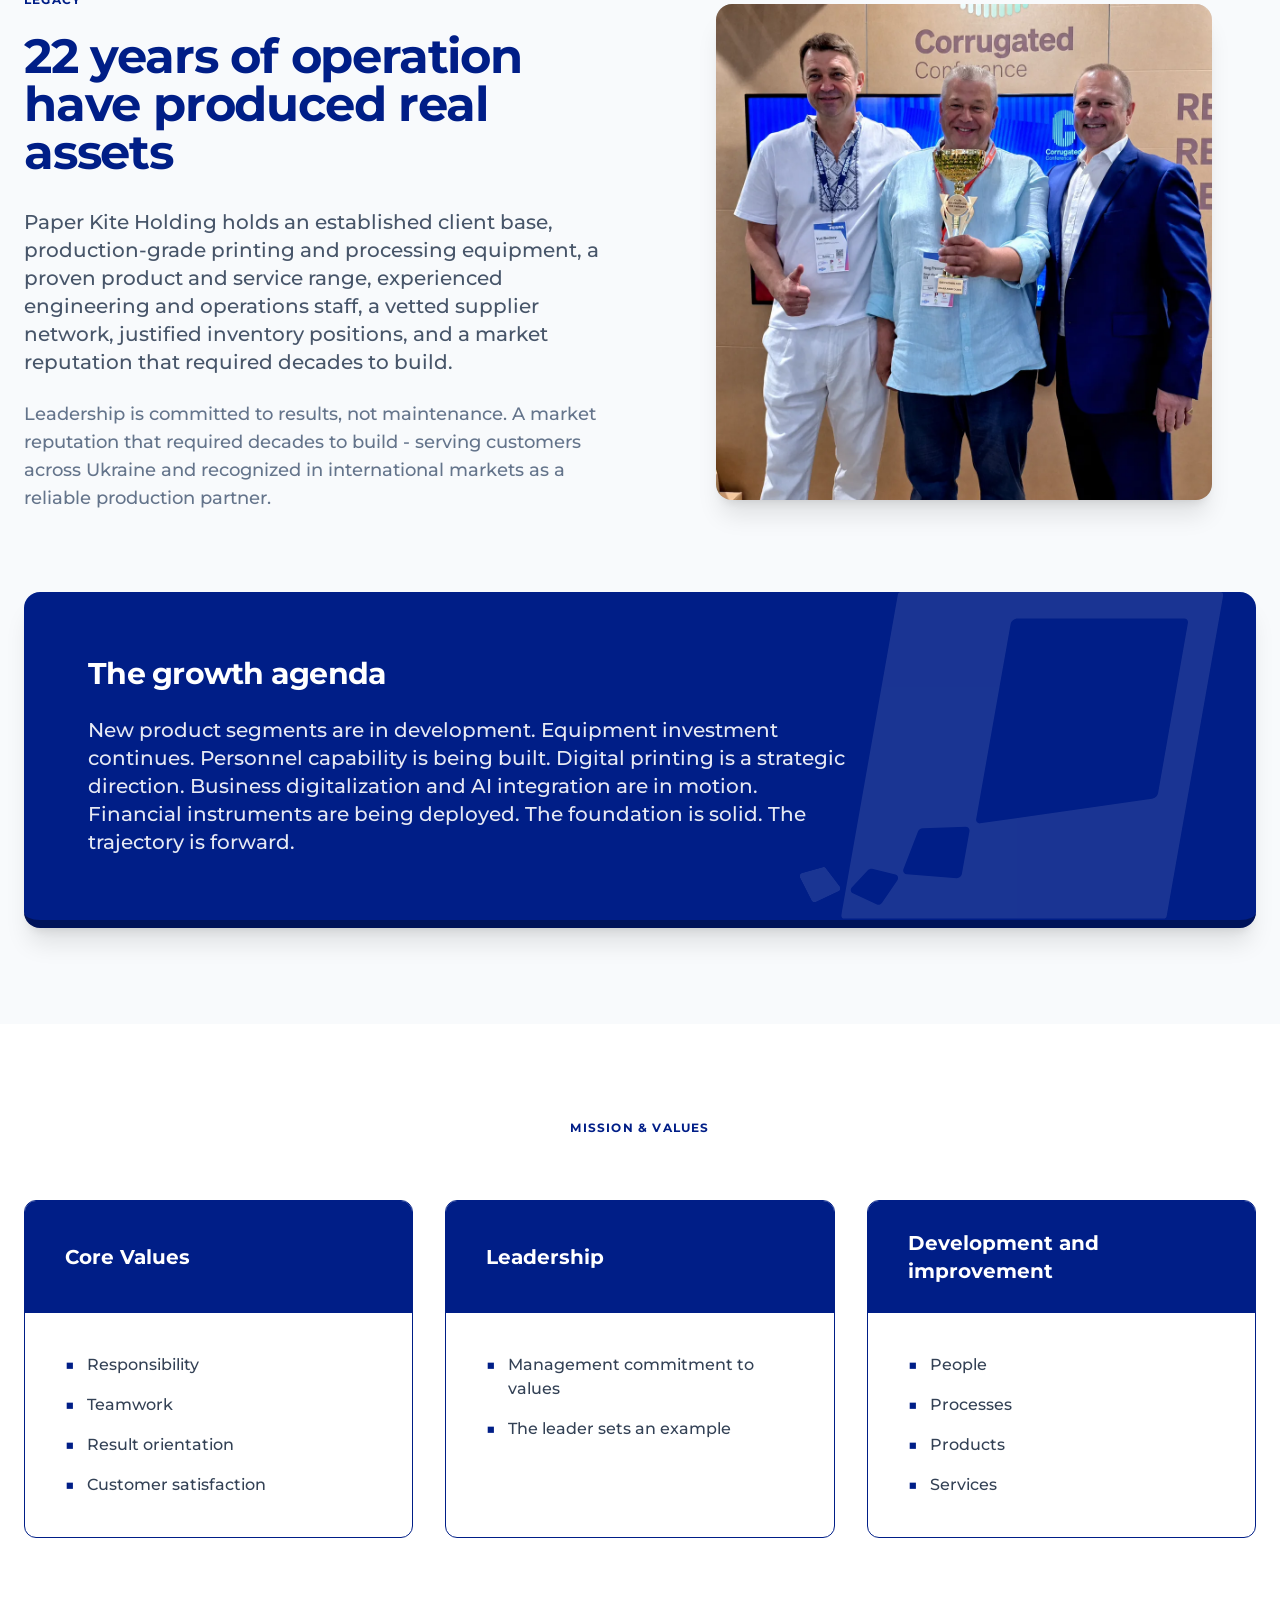
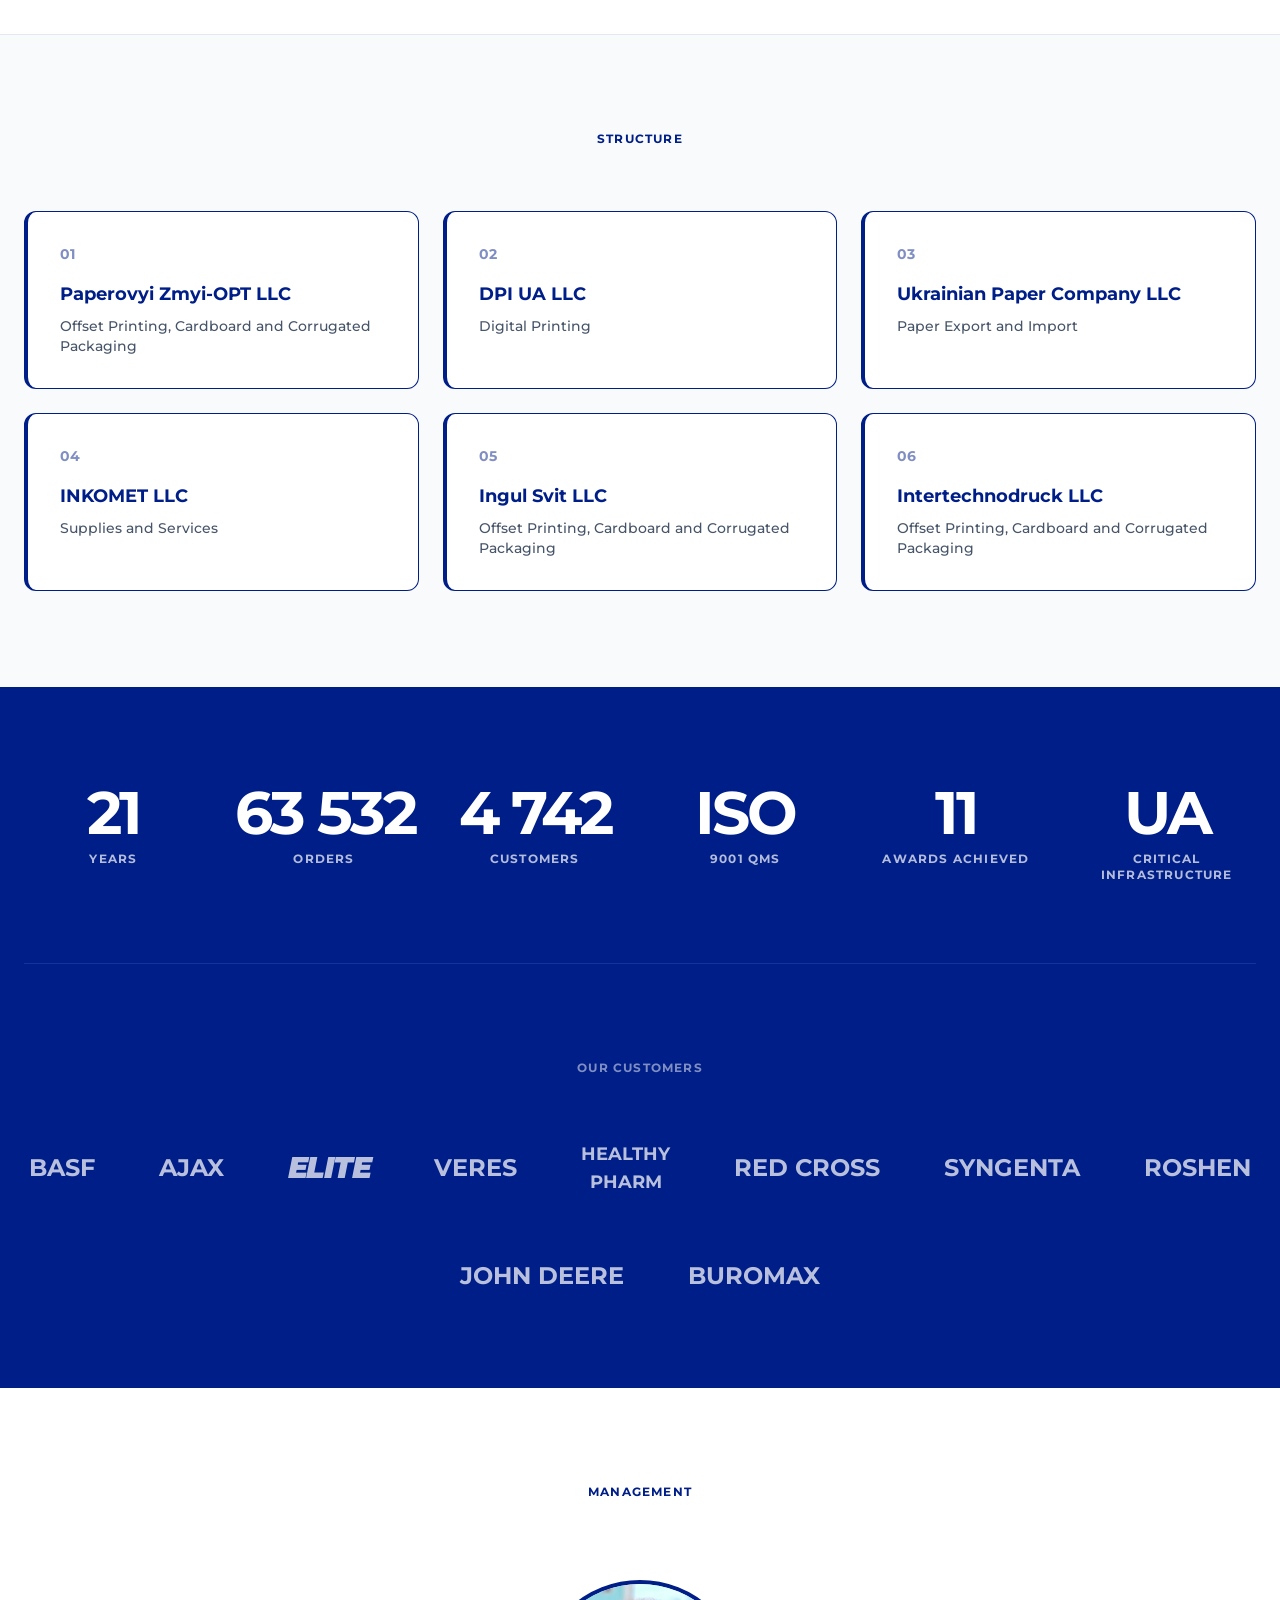
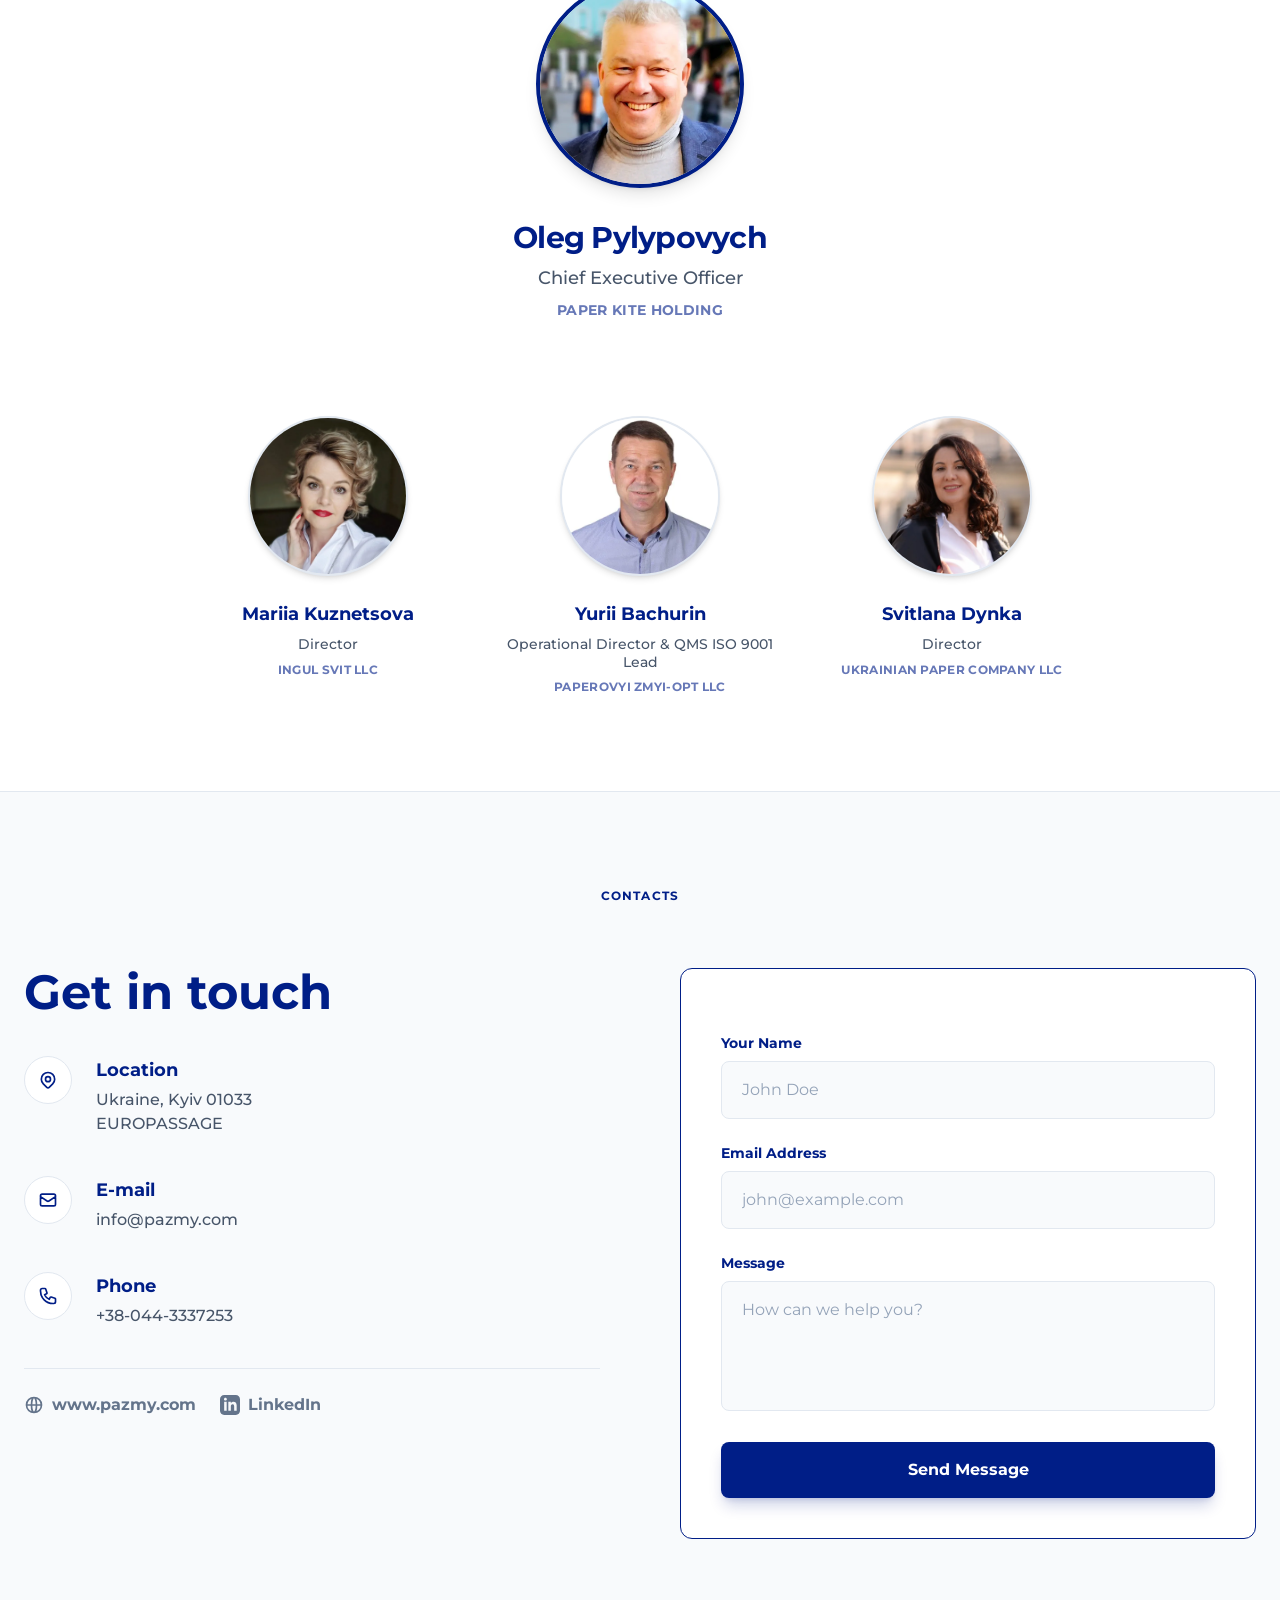
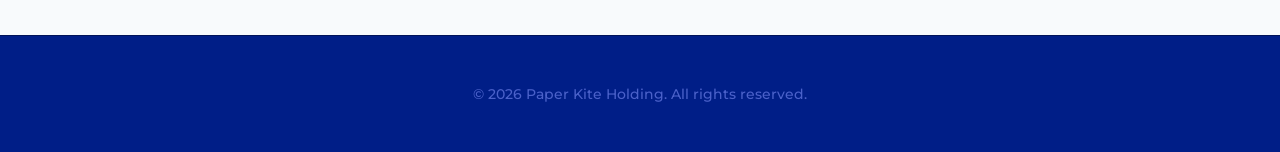
==== commit d00314fc: "Капча англійською" ====
--- a/v2/index.html
+++ b/v2/index.html
@@ -448,7 +448,7 @@
                 <textarea id="message" name="message" rows="4" class="w-full bg-slate-50 border border-slate-200 rounded-lg px-4 md:px-5 py-3 md:py-4 text-brand placeholder-slate-400 focus:outline-none focus:border-brand focus:ring-2 focus:ring-brand/20 transition-all resize-none box-border" placeholder="How can we help you?" required></textarea>
               </div>
 
-              <div class="h-captcha" data-captcha="true"></div>
+              <div class="h-captcha" data-captcha="true" data-lang="en"></div>
 
               <button type="submit" id="submitBtn" class="w-full bg-brand text-white font-bold py-3 md:py-4 rounded-lg hover:bg-brand-dark transition-colors shadow-lg shadow-brand/20 relative flex items-center justify-center">
                 <span id="btnText" data-i18n="contacts.formSubmit">Send Message</span>
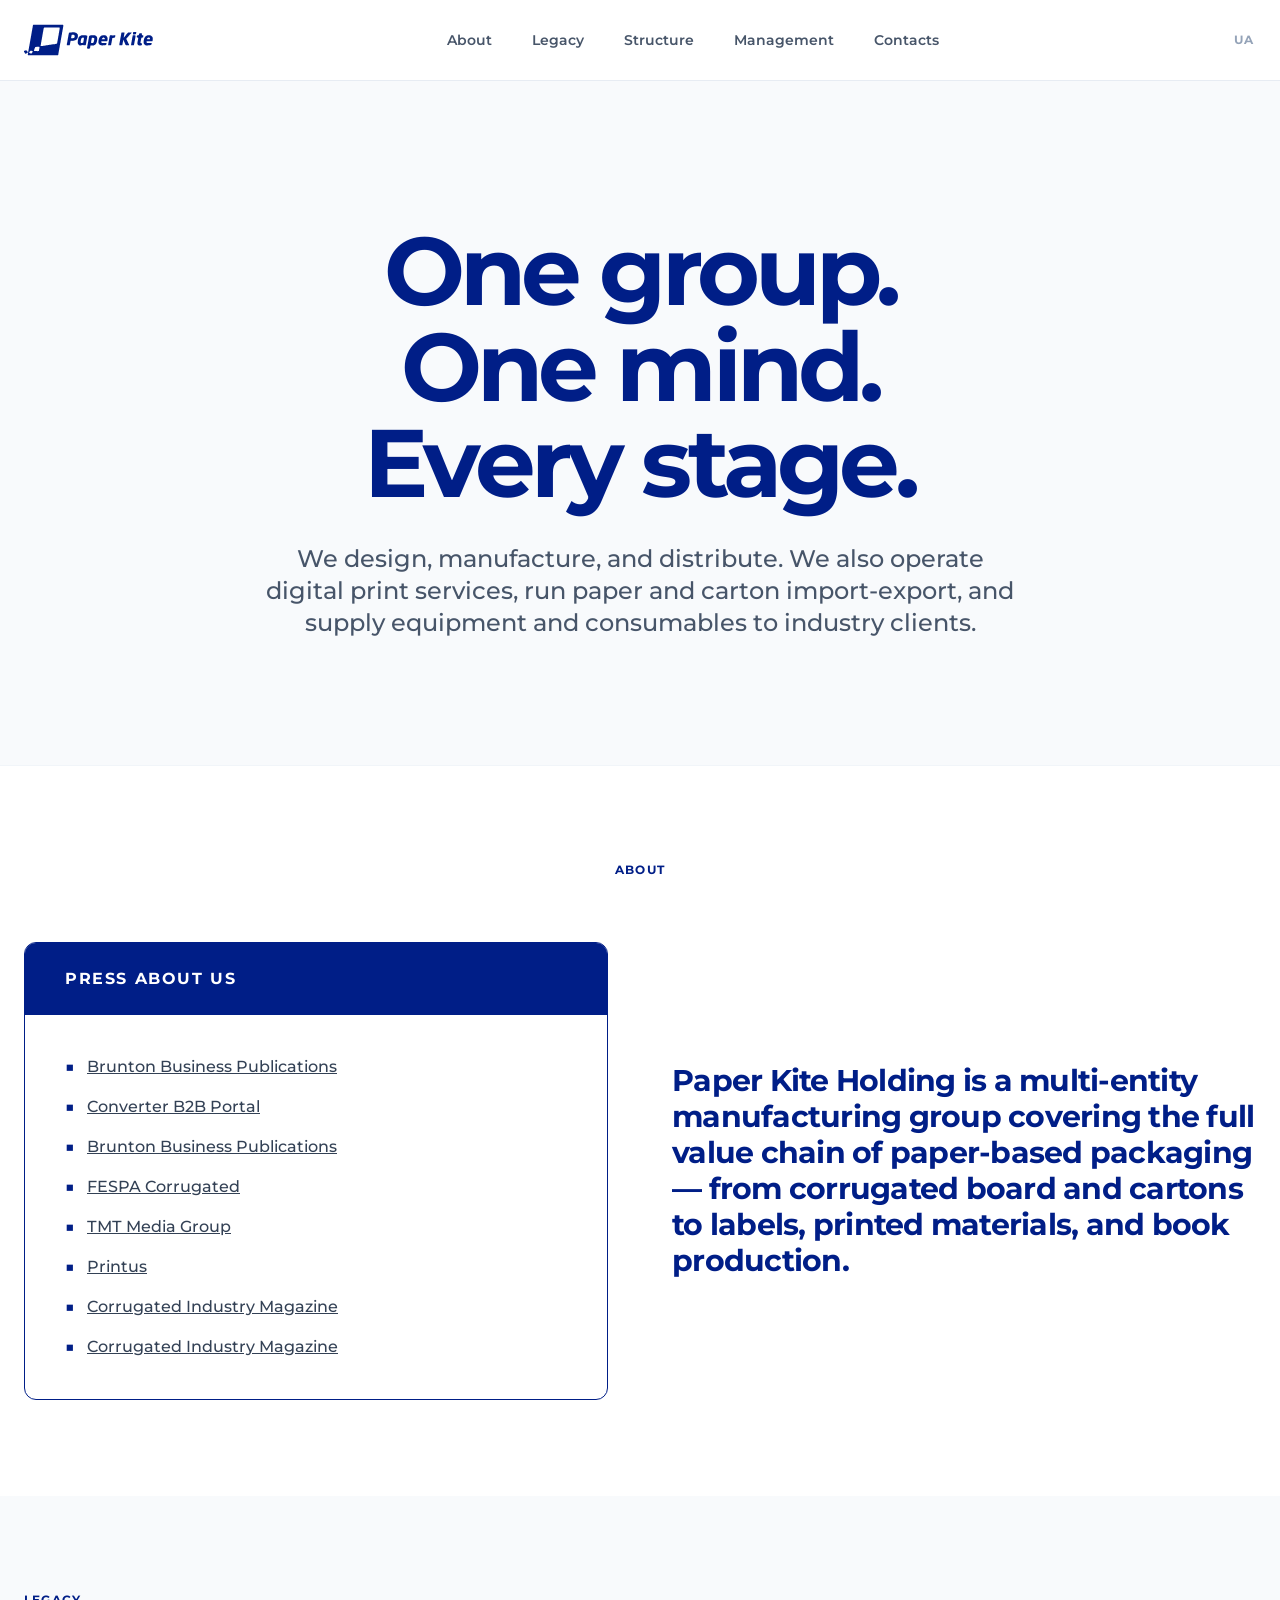
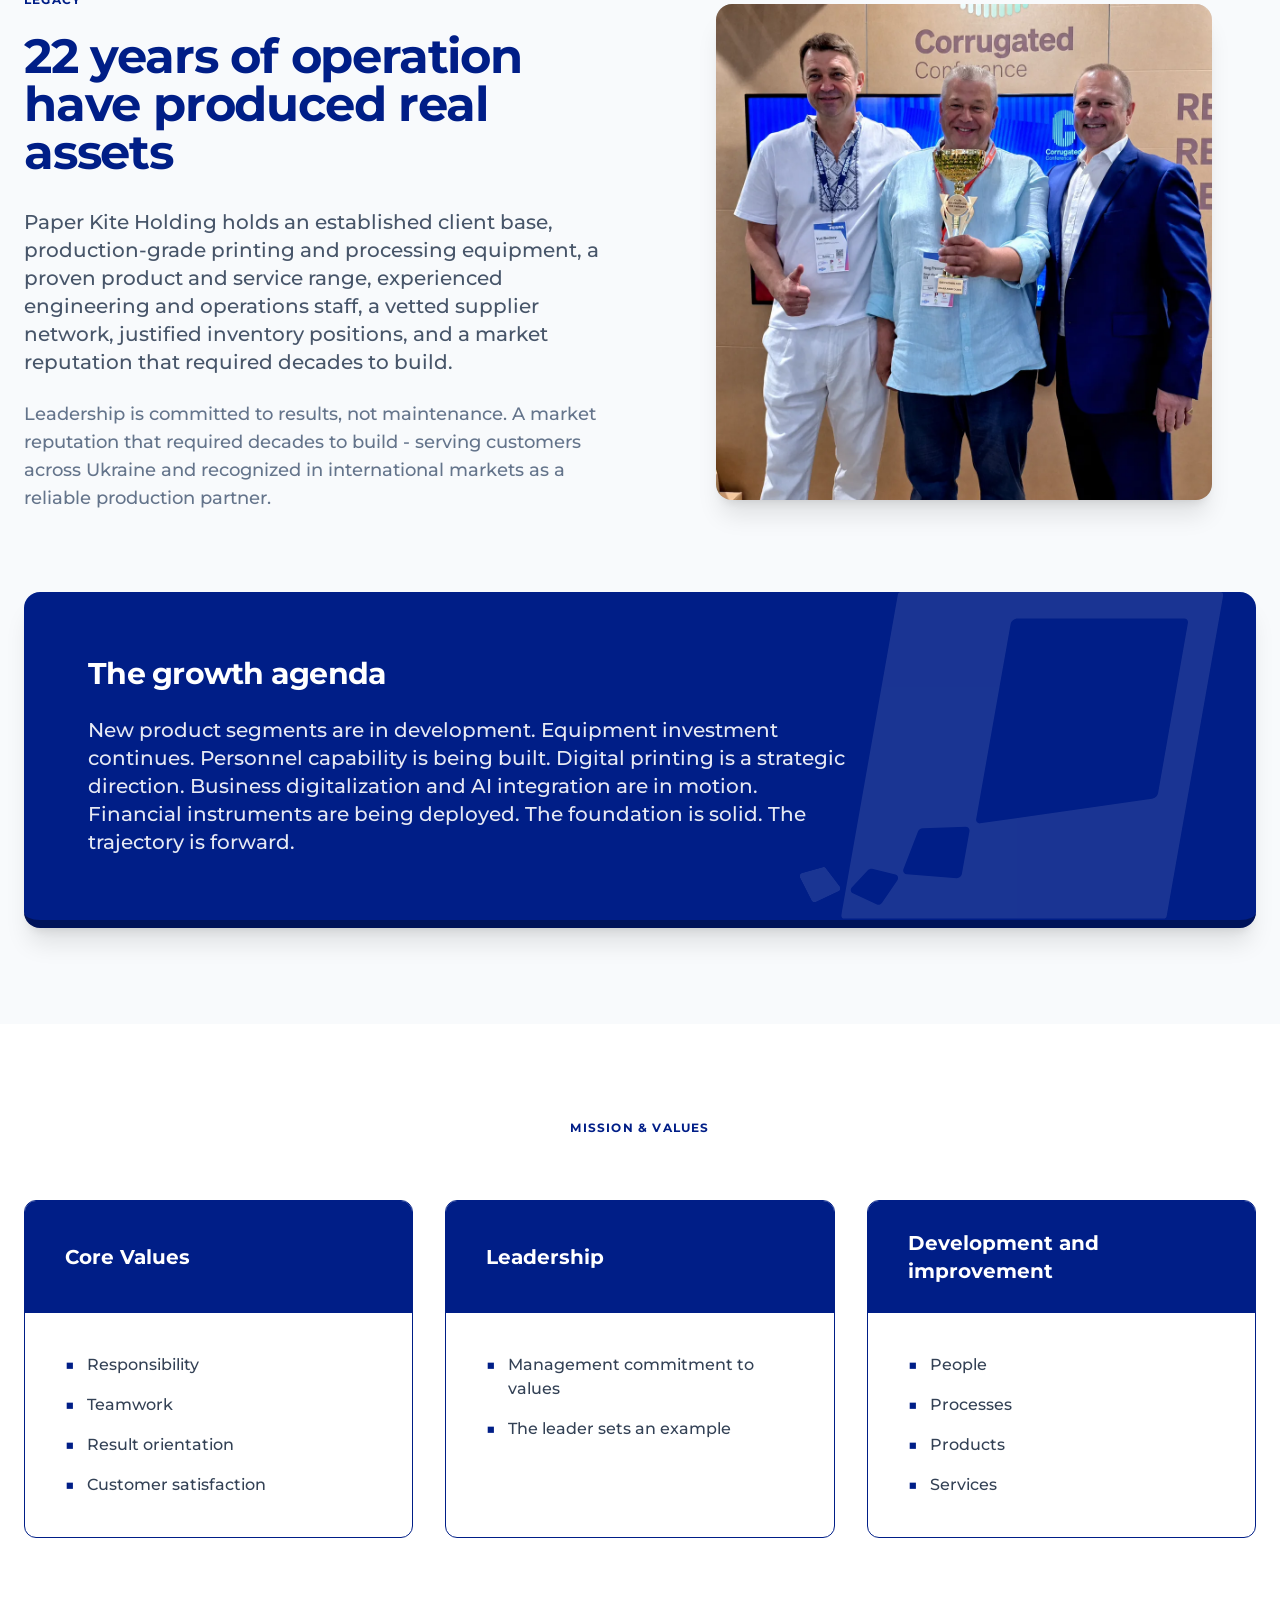
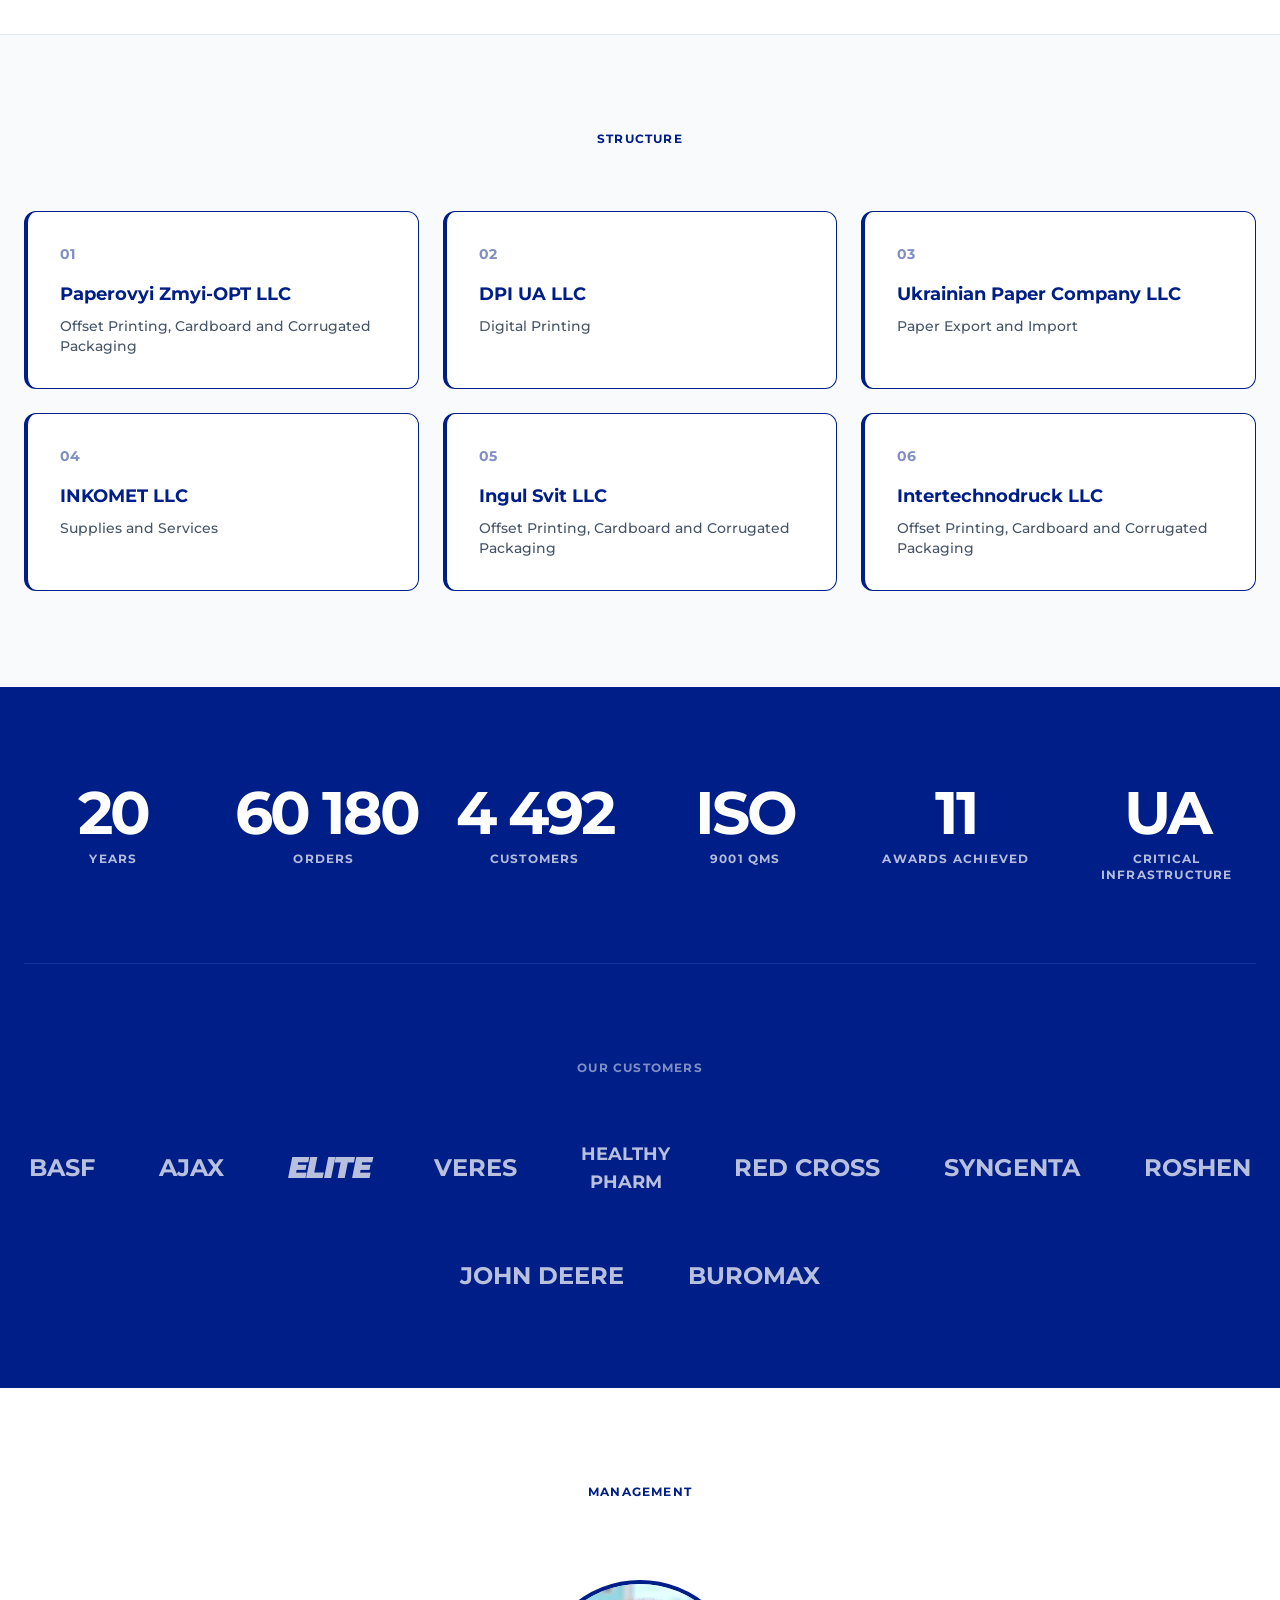
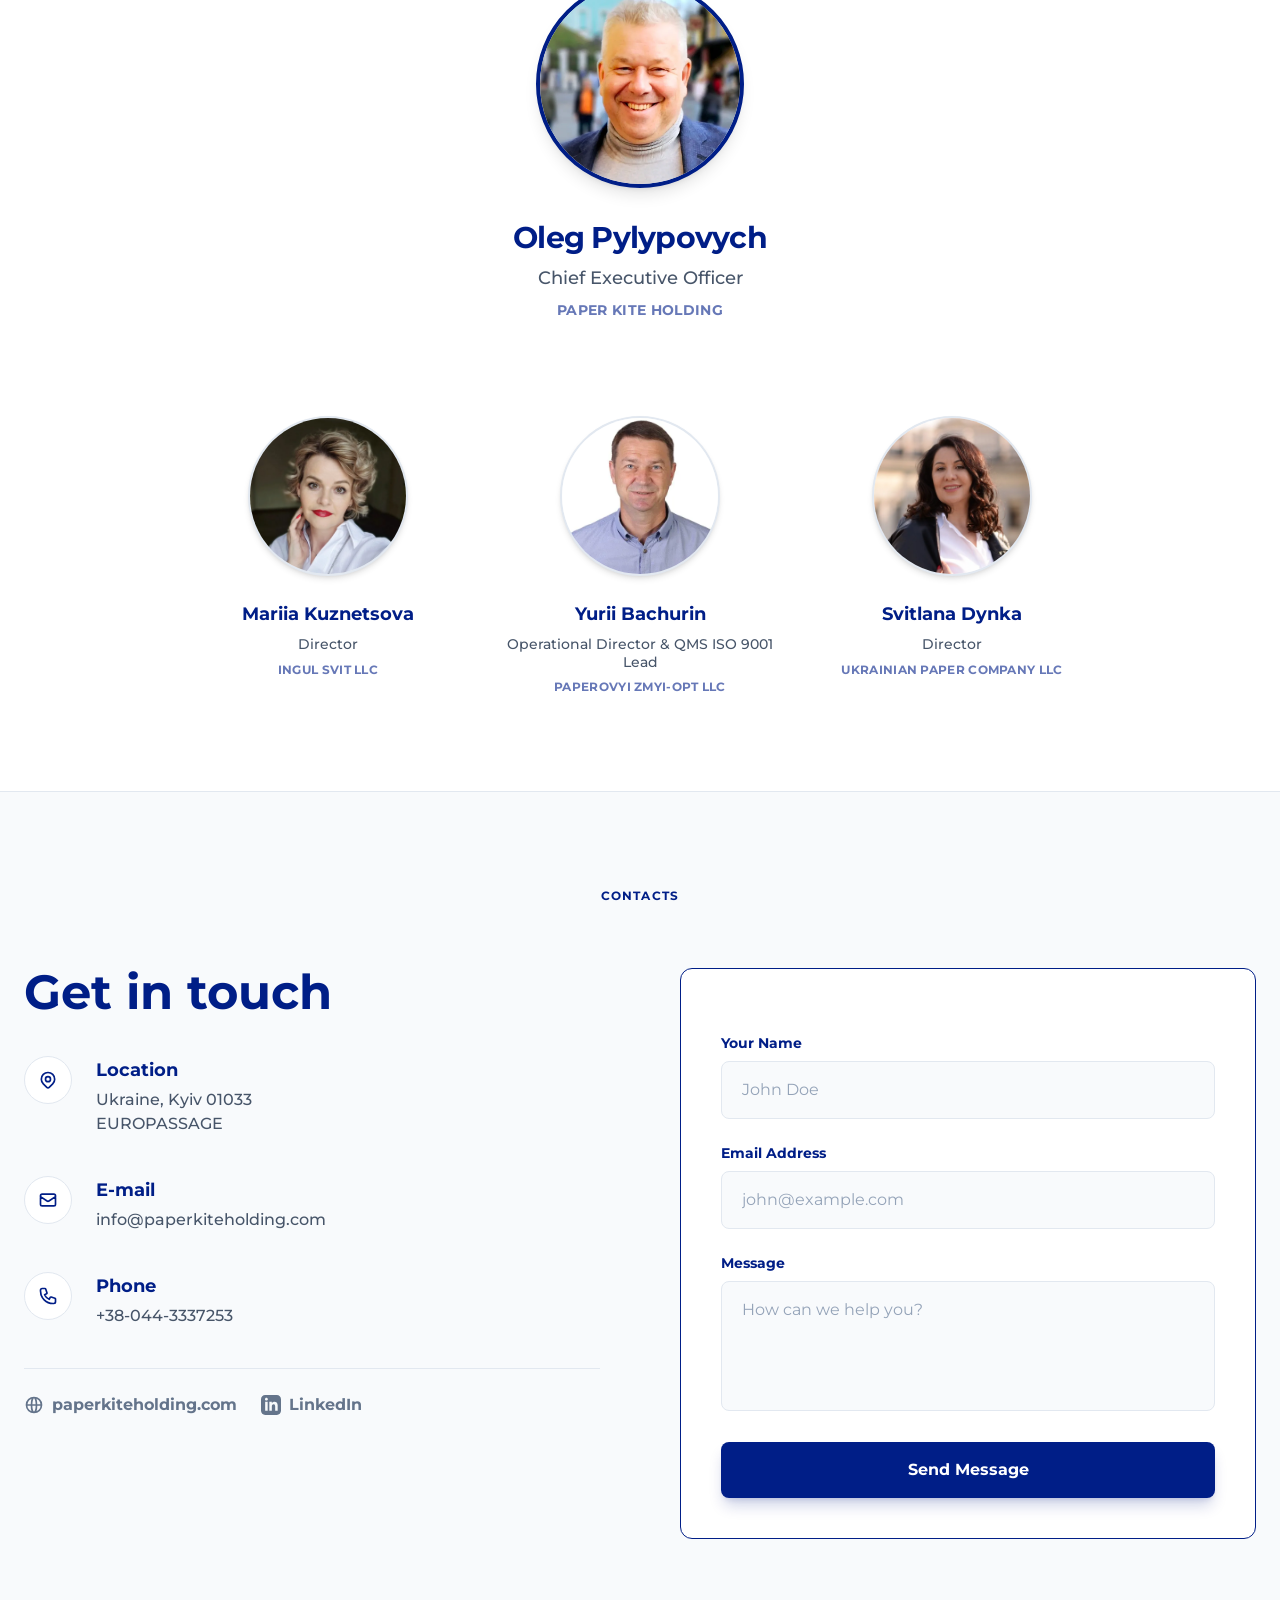
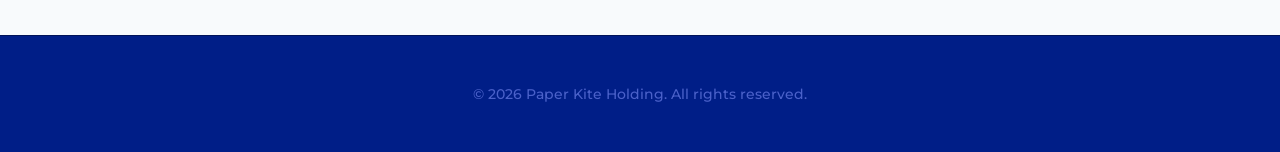
==== commit 55fe5b13: "Оновлення домену і форми" ====
--- a/v2/index.html
+++ b/v2/index.html
@@ -9,7 +9,7 @@
   <meta name="description" content="Paper Kite Holding is a multi-entity manufacturing group covering the full value chain of paper-based packaging - from corrugated board to digital printing.">
   <meta name="author" content="Paper Kite Holding">
   <meta name="theme-color" content="#001E87">
-  <link rel="canonical" href="https://www.pazmy.com/">
+  <link rel="canonical" href="https://paperkiteholding.com/">
   <link rel="icon" type="image/png" sizes="32x32" href="src/favicon-32.png">
   <link rel="icon" type="image/png" sizes="16x16" href="src/favicon-16.png">
   <link rel="apple-touch-icon" sizes="180x180" href="src/favicon-180.png">
@@ -19,11 +19,11 @@
   <meta property="og:site_name" content="Paper Kite Holding">
   <meta property="og:title" content="Paper Kite Holding | Paper-based Packaging Solutions">
   <meta property="og:description" content="A multi-entity manufacturing group covering the full value chain of paper-based packaging — from corrugated board to digital printing.">
-  <meta property="og:url" content="https://www.pazmy.com/">
-  <meta property="og:image" content="src/og-image.jpg">
+  <meta property="og:url" content="https://paperkiteholding.com/">
+  <meta property="og:image" content="https://paperkiteholding.com/src/og-image.jpg">
   <meta property="og:image:width" content="1200">
   <meta property="og:image:height" content="630">
-  <meta name="twitter:image" content="src/og-image.jpg">
+  <meta name="twitter:image" content="https://paperkiteholding.com/src/og-image.jpg">
   <meta name="twitter:card" content="summary_large_image">
   <meta name="twitter:title" content="Paper Kite Holding | Paper-based Packaging Solutions">
   <meta name="twitter:description" content="A multi-entity manufacturing group covering the full value chain of paper-based packaging.">
@@ -46,9 +46,9 @@
     "@context": "https://schema.org",
     "@type": "Organization",
     "name": "Paper Kite Holding",
-    "url": "https://www.pazmy.com/",
-    "logo": "src/logo.svg",
-    "email": "info@pazmy.com",
+    "url": "https://paperkiteholding.com/",
+    "logo": "https://paperkiteholding.com/src/logo.svg",
+    "email": "info@paperkiteholding.com",
     "telephone": "+380443337253",
     "address": {
       "@type": "PostalAddress",
@@ -400,7 +400,7 @@
               </div>
               <div class="mt-3 md:mt-0 md:ml-6 break-words w-full">
                 <h4 class="text-lg font-bold text-brand mb-1" data-i18n="contacts.emailTitle">E-mail</h4>
-                <a href="mailto:info@pazmy.com" class="text-sm md:text-base text-slate-600 hover:text-brand transition-colors font-medium">info@pazmy.com</a>
+                <a href="mailto:info@paperkiteholding.com" class="text-sm md:text-base text-slate-600 hover:text-brand transition-colors font-medium">info@paperkiteholding.com</a>
               </div>
             </div>
 
@@ -415,9 +415,9 @@
             </div>
 
             <div class="pt-6 border-t border-slate-200 flex flex-row flex-wrap items-center justify-center md:justify-start gap-4 sm:gap-6">
-              <a href="https://www.pazmy.com" target="_blank" rel="noopener noreferrer" class="text-sm md:text-base text-slate-500 hover:text-brand transition-colors flex items-center font-bold">
+              <a href="https://paperkiteholding.com" target="_blank" rel="noopener noreferrer" class="text-sm md:text-base text-slate-500 hover:text-brand transition-colors flex items-center font-bold">
                 <svg class="w-5 h-5 mr-2" fill="none" stroke="currentColor" viewBox="0 0 24 24"><path stroke-linecap="round" stroke-linejoin="round" stroke-width="2" d="M21 12a9 9 0 01-9 9m9-9a9 9 0 00-9-9m9 9H3m9 9a9 9 0 01-9-9m9 9c1.657 0 3-4.03 3-9s-1.343-9-3-9m0 18c-1.657 0-3-4.03-3-9s1.343-9 3-9m-9 9a9 9 0 019-9"></path></svg>
-                www.pazmy.com
+                paperkiteholding.com
               </a>
               <a href="https://www.linkedin.com/company/paperkiteholding" target="_blank" rel="noopener noreferrer" class="text-sm md:text-base text-slate-500 hover:text-brand transition-colors flex items-center font-bold">
                 <svg class="w-5 h-5 mr-2" fill="currentColor" viewBox="0 0 24 24"><path d="M19 0h-14c-2.761 0-5 2.239-5 5v14c0 2.761 2.239 5 5 5h14c2.762 0 5-2.239 5-5v-14c0-2.761-2.238-5-5-5zm-11 19h-3v-11h3v11zm-1.5-12.268c-.966 0-1.75-.79-1.75-1.764s.784-1.764 1.75-1.764 1.75.79 1.75 1.764-.783 1.764-1.75 1.764zm13.5 12.268h-3v-5.604c0-3.368-4-3.113-4 0v5.604h-3v-11h3v1.765c1.396-2.586 7-2.777 7 2.476v6.759z"/></svg>
@@ -430,7 +430,7 @@
           <!-- Contact Form -->
           <div class="fade-up delay-200 bento-card p-6 md:p-10 rounded-xl w-full">
             <form id="contactForm" action="https://api.web3forms.com/submit" method="POST" class="space-y-5 md:space-y-6 w-full">
-              <input type="hidden" name="access_key" value="ce3e008f-95d6-4d49-ab02-a42a0c30d2c5">
+              <input type="hidden" name="access_key" value="e3fe20cc-e82c-43fb-97a5-816ac5e56500">
               <input type="hidden" name="subject" value="New message from Paper Kite Website">
               <input type="hidden" name="from_name" value="Paper Kite Contact Form">
               <input type="checkbox" name="botcheck" class="hidden" style="display: none;">
